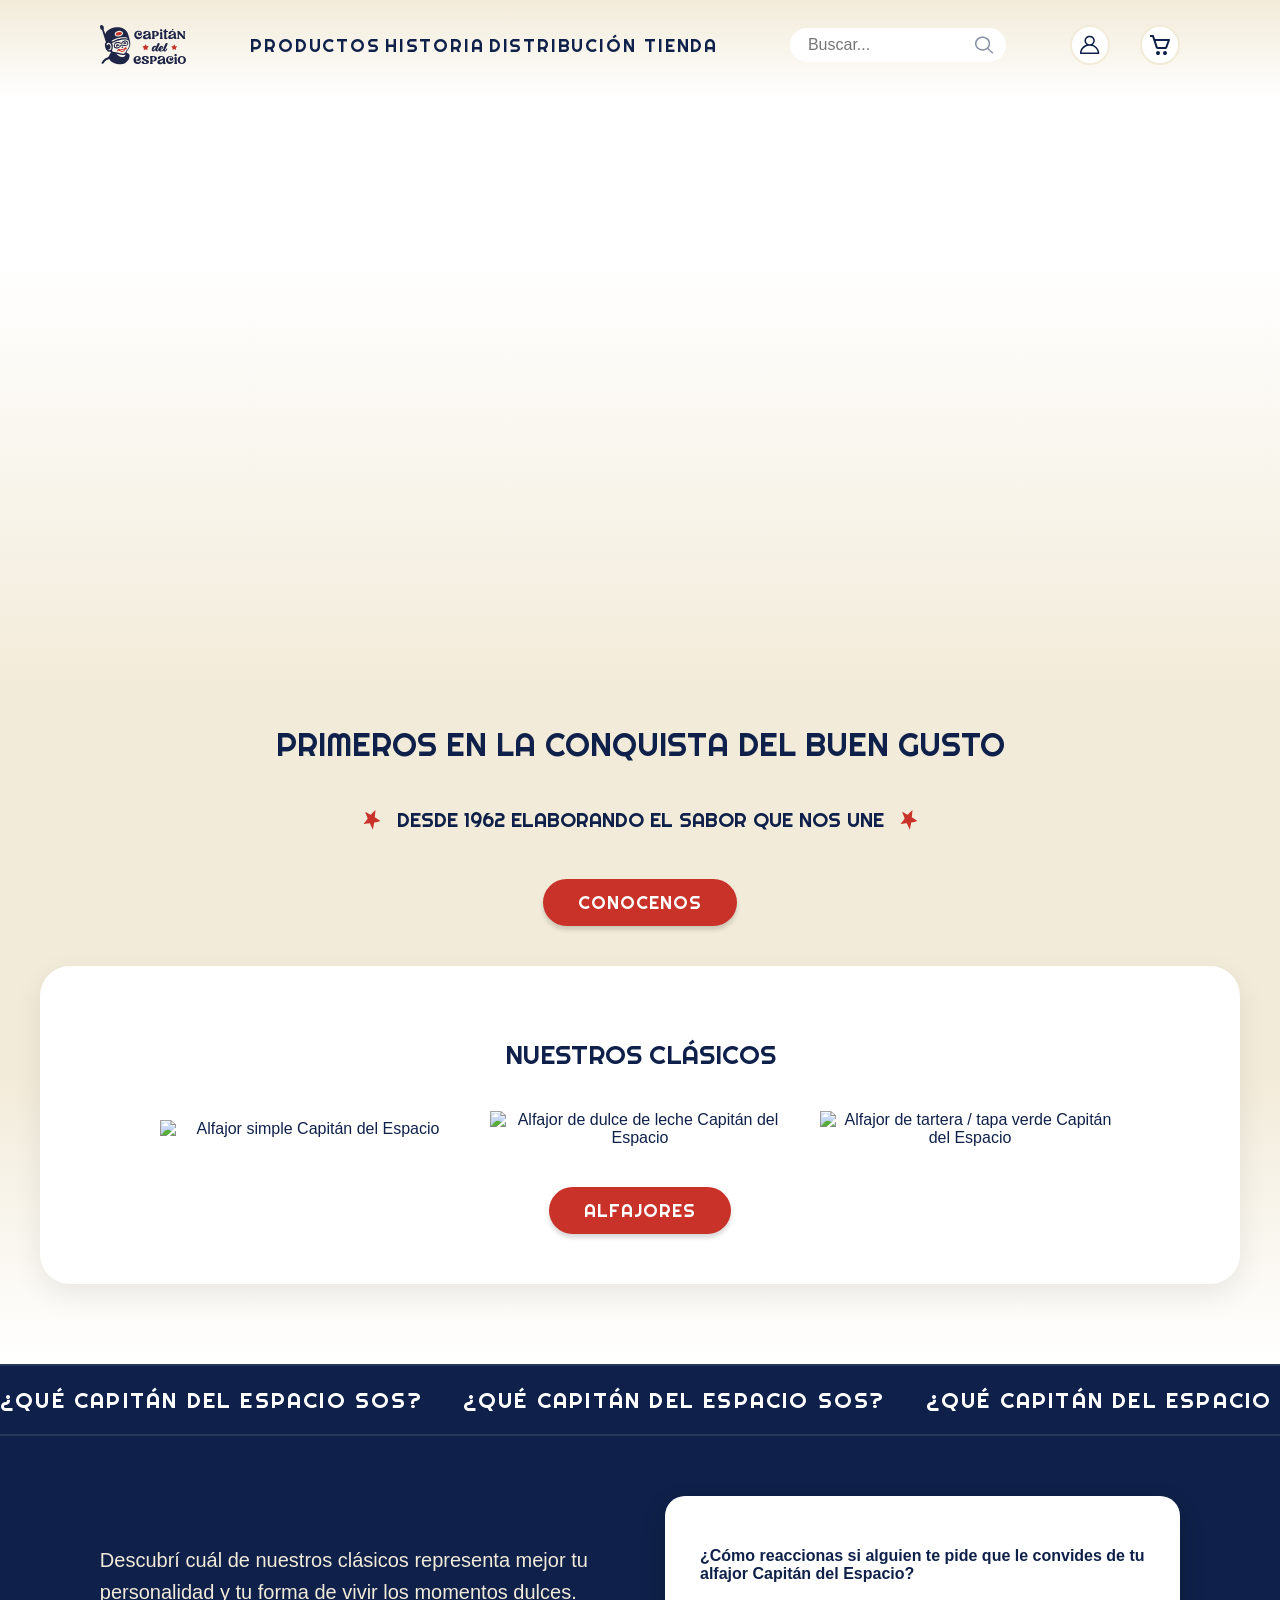
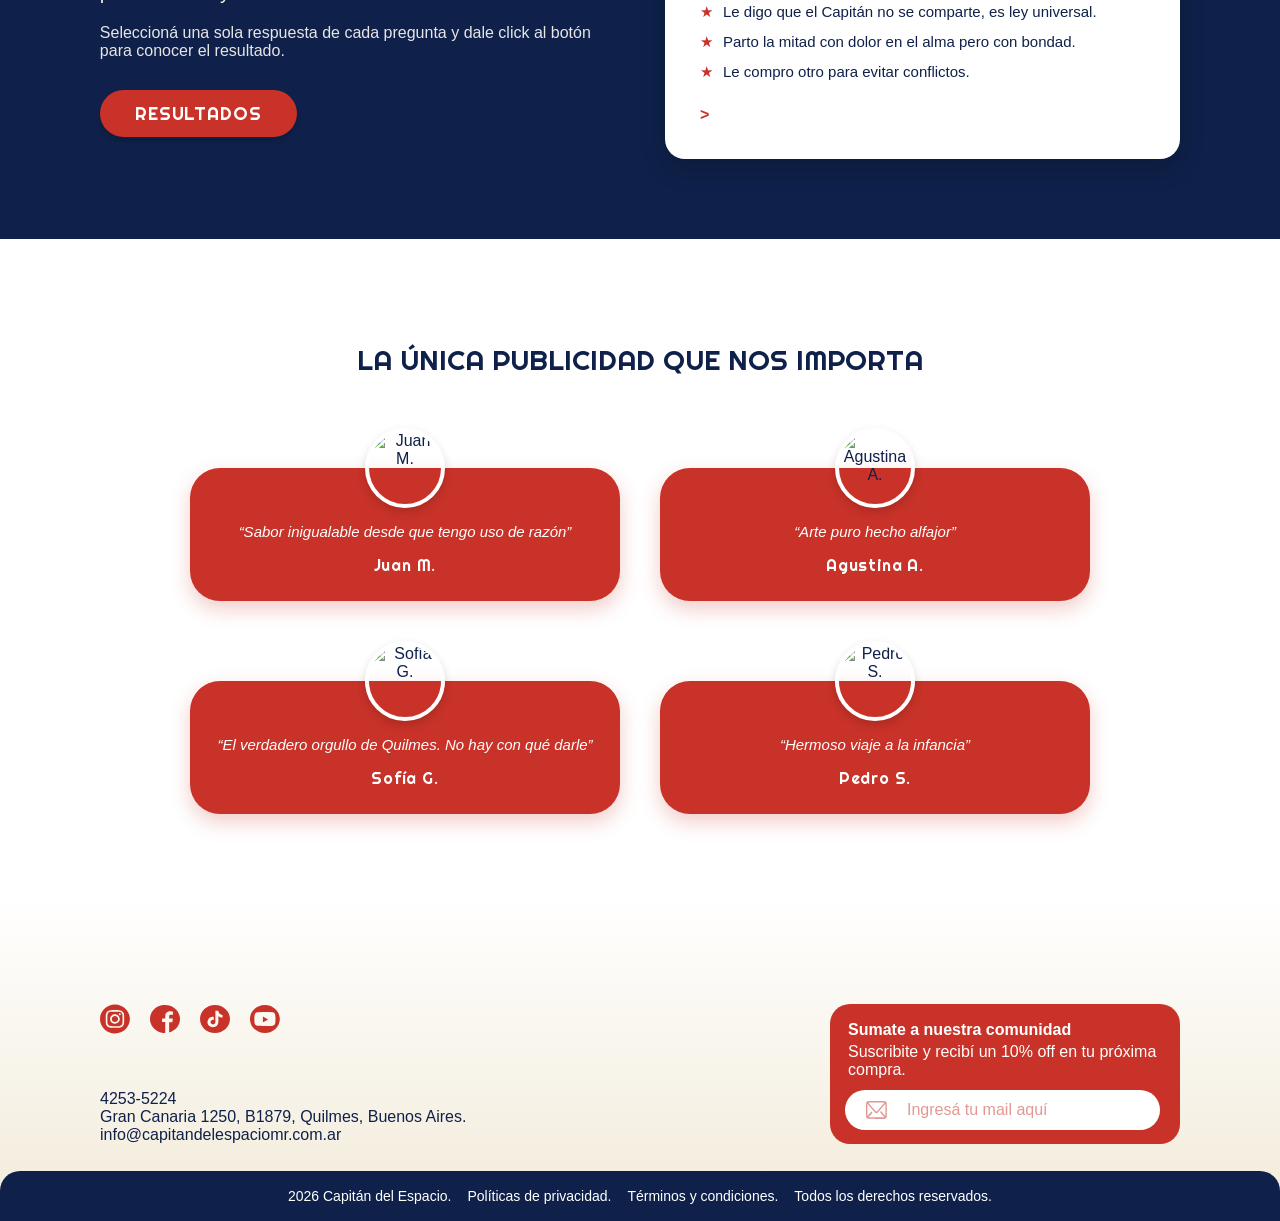
==== index.html @ e2df5148 "agrego index" ====
<!DOCTYPE html>
<html lang="es">
<head>
    <meta charset="UTF-8">
    <meta name="viewport" content="width=device-width, initial-scale=1.0">
    <title>Capitán del Espacio</title>
    <link rel="stylesheet" href="estilos.css"> <!-- Reemplazá con la ruta de tu CSS si es diferente -->
</head>
<body>

    <!-- HEADER (Ya provisto por tu compañera / integrado) -->
    <header class="encabezado">
        <div class="encabezado-interior">
            <a href="index.html" class="encabezado-logo">
                <img src="images/svg/logo-header.svg" alt="Capitán del Espacio">
            </a>
            <nav class="navegacion">
                <ul class="navegacion-lista">
                    <li><a href="#" class="navegacion-enlace navegacion-enlace-productos">Productos</a></li>
                    <li><a href="#" class="navegacion-enlace navegacion-enlace-historia">Historia</a></li>
                    <li><a href="#" class="navegacion-enlace navegacion-enlace-distribucion">Distribución</a></li>
                    <li><a href="#" class="navegacion-enlace navegacion-enlace-tienda">Tienda</a></li>
                </ul>
            </nav>
            <div class="buscador">
                <input type="search" class="buscador-campo" placeholder="Buscar...">
                <button class="buscador-boton" aria-label="Buscar"></button>
            </div>
            <div class="acciones">
                <button class="acciones-boton acciones-boton-registro" aria-label="Registrarse"></button>
                <button class="acciones-boton acciones-boton-carrito" aria-label="Carrito"></button>
            </div>
        </div>
    </header>

    <!-- MAIN (Diseño del Index basado en tus capturas) -->
    <main>
        <!-- SECCIÓN HERO / HISTORIA (Sin recuadro) -->
    <section class="hero-historia">
        <div class="hero-imagen-contenedor">
            <video src="images/index/capitannuevo.mp4" autoplay muted loop playsinline class="hero-imagen"></video>
        </div>
        <div class="hero-texto-libre">
            <h1>PRIMEROS EN LA CONQUISTA DEL BUEN GUSTO</h1>
            <div class="h2-decorativo">
                <img src="images/svg/estrella.svg" alt="" aria-hidden="true">
                <h2>DESDE 1962 ELABORANDO EL SABOR QUE NOS UNE</h2>
                <img src="images/svg/estrella.svg" alt="" aria-hidden="true">
            </div>
            <a href="#" class="btn-resultado">Conocenos</a>
        </div>
    </section>

    <!-- SECCIÓN NUESTROS CLÁSICOS (Con el recuadro contenedor) -->
    <section class="nuestros-clasicos">
        <div class="clasicos-contenido-tarjeta">
            <h2>NUESTROS CLÁSICOS</h2>
            <div class="alfajores-contenedor">
                <div class="alfajor-item">
                    <img src="images/alfajor-simple.png" alt="Alfajor simple Capitán del Espacio">
                </div>
                <div class="alfajor-item">
                    <img src="images/alfajor-de-dulce-de-leche.png" alt="Alfajor de dulce de leche Capitán del Espacio">
                </div>
                <div class="alfajor-item">
                    <img src="images/alfajor-de-tapa-verde.png" alt="Alfajor de tartera / tapa verde Capitán del Espacio">
                </div>
            </div>
            <button class="btn-resultado">Alfajores</button>
        </div>
    </section>

        <!-- SECCIÓN CUESTIONARIO / TIRA DE TEXTO -->
        <section class="cuestionario">
            <div class="tira-titulo">
                <div class="marquee">
                    <div class="fila">
                        <h2>¿QUÉ CAPITÁN DEL ESPACIO SOS?</h2>
                        <h2>¿QUÉ CAPITÁN DEL ESPACIO SOS?</h2>
                        <h2>¿QUÉ CAPITÁN DEL ESPACIO SOS?</h2>
                        <h2>¿QUÉ CAPITÁN DEL ESPACIO SOS?</h2>
                        <h2>¿QUÉ CAPITÁN DEL ESPACIO SOS?</h2>
                    </div>
                </div>
            </div>

            <div class="cuestionario-grid">
                <div class="introduccion">
                    <h4>Descubrí cuál de nuestros clásicos representa mejor tu personalidad y tu forma de vivir los momentos dulces.</h4>
                    <p>Seleccioná una sola respuesta de cada pregunta y dale click al botón para conocer el resultado.</p>
                    <button class="btn-resultado">Resultados</button>
                </div>

                <div class="cuestionario-card">
                    <p>¿Cómo reaccionas si alguien te pide que le convides de tu alfajor Capitán del Espacio?</p>
                    <ul>
                        <li><span class="estrella-viñeta">★</span> Le digo que el Capitán no se comparte, es ley universal.</li>
                        <li><span class="estrella-viñeta">★</span> Parto la mitad con dolor en el alma pero con bondad.</li>
                        <li><span class="estrella-viñeta">★</span> Le compro otro para evitar conflictos.</li>
                    </ul>
                    <a href="#" class="enlace-flecha"> &gt;</a>
                </div>
            </div>
        </section>

        <!-- SECCIÓN PUBLICIDAD / COMENTARIOS -->
        <section class="publicidad">
            <h2>LA ÚNICA PUBLICIDAD QUE NOS IMPORTA</h2>
            <div class="comentarios">
                <article class="comentario-item">
                    <img src="images/juan.png" alt="Juan M." class="comentario-avatar">
                    <div class="comentario-burbuja">
                        <p>“Sabor inigualable desde que tengo uso de razón”</p>
                        <span class="comentario-autor">Juan M.</span>
                    </div>
                </article>

                <article class="comentario-item">
                    <img src="images/agustina.png" alt="Agustina A." class="comentario-avatar">
                    <div class="comentario-burbuja">
                        <p>“Arte puro hecho alfajor”</p>
                        <span class="comentario-autor">Agustina A.</span>
                    </div>
                </article>

                <article class="comentario-item">
                    <img src="images/sofia.png" alt="Sofía G." class="comentario-avatar">
                    <div class="comentario-burbuja">
                        <p>“El verdadero orgullo de Quilmes. No hay con qué darle”</p>
                        <span class="comentario-autor">Sofía G.</span>
                    </div>
                </article>

                <article class="comentario-item">
                    <img src="images/pedro.png" alt="Pedro S." class="comentario-avatar">
                    <div class="comentario-burbuja">
                        <p>“Hermoso viaje a la infancia”</p>
                        <span class="comentario-autor">Pedro S.</span>
                    </div>
                </article>
            </div>
        </section>
    </main>

    <!-- FOOTER (Ya provisto por tu compañera / integrado) -->
    <footer class="footer">
        <div class="footer-contenido">
            <div class="footer-info">
                <ul class="footer-redes">
                    <li><a href="#" class="footer-redes-enlace footer-redes-instagram" aria-label="Instagram"></a></li>
                    <li><a href="#" class="footer-redes-enlace footer-redes-facebook" aria-label="Facebook"></a></li>
                    <li><a href="#" class="footer-redes-enlace footer-redes-tiktok" aria-label="TikTok"></a></li>
                    <li><a href="#" class="footer-redes-enlace footer-redes-youtube" aria-label="YouTube"></a></li>
                </ul>
                <address class="footer-contacto">
                    <p>4253-5224</p>
                    <p>Gran Canaria 1250, B1879, Quilmes, Buenos Aires.</p>
                    <p>info@capitandelespaciomr.com.ar </p>
                </address>
            </div>
            
            <div class="footer-suscripcion">
                <img src="images/svg/alfajor-footer.svg" alt="" class="footer-alfajor" aria-hidden="true">
                <div class="footer-comunidad">
                    <span class="footer-comunidad-titulo">Sumate a nuestra comunidad</span>
                    <span class="footer-comunidad-texto"> Suscribite y recibí un 10% off en tu próxima compra.</span>
                    <form class="footer-formulario">
                        <input type="email" class="footer-formulario-campo" placeholder="Ingresá tu mail aquí">
                    </form>
                </div>
            </div>
        </div>
        <div class="footer-legales">
            <span class="footer-legales-texto">2026 Capitán del Espacio.</span>
            <a href="#" class="footer-legales-enlace">Políticas de privacidad.</a>
            <a href="#" class="footer-legales-enlace">Términos y condiciones.</a>
            <a href="#" class="footer-legales-enlace">Todos los derechos reservados.</a>
        </div>
    </footer>

</body>
</html>
---- estilos.css ----
@charset "UTF-8";

/* FUENTES*/

@font-face {
  font-family: "Righteous";
  src: url("../fonts/Righteous-Regular.woff2") format("woff2"),
       url("../fonts/Righteous-Regular.ttf") format("truetype");
  font-weight: 400;
  font-display: swap;
}
@font-face {
  font-family: "Inter";
  src: url("tp4/fonts/Inter-Regular.woff2") format("woff2"),
       url("tp4/fonts/Inter-Regular.ttf") format("truetype");
  font-weight: 400;
  font-display: swap;
}
@font-face {
  font-family: "Inter";
  src: url("tp4/fonts/Inter-SemiBold.woff2") format("woff2"),
       url("tp4/fonts/Inter-SemiBold.ttf") format("truetype");
  font-weight: 600;
  font-display: swap;
}




/* GENERALES */

* {
  box-sizing: border-box;
}
/*el body sin margin ni padding y background blanco*/
body {
  margin: 0;
  padding-top: 0;
  background: #FFFFFF;
  color: #0F214A;
  font-family: "Inter", sans-serif;
  font-size: 16px;
}

/*tamaños de las tipos*/
h1 {
  font-family: "Righteous", sans-serif;
  font-weight: 400;
  font-size: 50px;
  line-height: 50px;
}

h2 {
  font-family: "Righteous", sans-serif;
  font-weight: 400;
  font-size: 24px;
  line-height: normal;
}

h3 {
  font-family: "Inter", sans-serif;
  font-weight: 600;
  font-size: 22px;
  line-height: normal;
}

h4 {
  font-family: "Inter", sans-serif;
  font-weight: 400;
  font-size: 20px;
  line-height: 32px;
}

p,
.buscador-campo {
  font-family: "Inter", sans-serif;
  font-weight: 400;
  font-size: 16px;
  line-height: normal;
}

.oculto-visual {
  position: absolute;
  width: 1px;
  height: 1px;
  overflow: hidden;
  clip-path: inset(50%);
  white-space: nowrap;
  border: 0;
}




/* ----- HEADER -----*/

.encabezado {
  position: fixed;
  top: 0;
  left: 0;
  width: 100%;
  z-index: 100;
  padding: 15px 7.8% 25px;
  background: linear-gradient(to bottom, #F2EBD9, rgba(242, 235, 217, 0));
}

.encabezado-interior {
  display: flex;
  justify-content: space-between;
  align-items: center;
  min-height: 60px;
  gap: 1.5%;
}

.encabezado-logo {
  display: block;
  flex: 0 1 8%;
  max-width: 129px;
  line-height: 0;
}

.encabezado-logo img {
  display: block;
  width: 100%;
  height: auto;
}

/* casilla y botón hamburguesa: solo para el mobile */
.encabezado-casilla {
  position: absolute;
  width: 1px;
  height: 1px;
  opacity: 0;
  pointer-events: none;
}

.encabezado-menu {
  display: none;
}

.panel {
  display: contents;
}

/* nav */

.navegacion {
  flex: 0 1 44%;
}

.navegacion-lista {
  display: flex;
  justify-content: space-between;
  /* gap: 3%; */
  margin: 0;
  padding: 0;
  list-style: none;
}

.navegacion-lista li {
  display: contents;
}

.navegacion-enlace {
  display: flex;
  align-items: center;
  justify-content: center;
  height: 50px;
  font-family: "Righteous", sans-serif;
  font-size: 18px;
  letter-spacing: 0.1em;
  text-transform: uppercase;
  text-decoration: none;
  color: #0F214A;
  background: none no-repeat center / 100% 100%;
  outline: none;
}

.navegacion-enlace:active,
.navegacion-enlace[aria-current="page"] {
  color: #C83228;
}

.navegacion-enlace-productos {
  flex: 0 1 152px;
    /*width: 152px;*/
}

/* hover nav azul */
.navegacion-enlace-productos:hover,
.navegacion-enlace-productos:focus-visible {
  background-image: url("images/svg/nav-productos.svg");
}

/* hover nav rojo */
.navegacion-enlace-productos:active,
.navegacion-enlace-productos[aria-current="page"] {
  background-image: url("images/svg/nav-productos-rojo.svg");
}

.navegacion-enlace-historia {
  flex: 0 1 129px;
}

/* hover azul */
.navegacion-enlace-historia:hover,
.navegacion-enlace-historia:focus-visible {
  background-image: url("images/svg/nav-historia.svg");
}

/* hover rojo */
.navegacion-enlace-historia:active,
.navegacion-enlace-historia[aria-current="page"] {
  background-image: url("images/svg/nav-historia-rojo.svg");
}

.navegacion-enlace-distribucion {
  flex: 0 1 176.5px;
}

/* hover azul */
.navegacion-enlace-distribucion:hover,
.navegacion-enlace-distribucion:focus-visible {
  background-image: url("images/svg/nav-distribucion.svg");
}

/* hover rojo */
.navegacion-enlace-distribucion:active,
.navegacion-enlace-distribucion[aria-current="page"] {
  background-image: url("images/svg/nav-distribucion-rojo.svg");
}

.navegacion-enlace-tienda {
  flex: 0 1 106.5px;
}

/* hover azul */
.navegacion-enlace-tienda:hover,
.navegacion-enlace-tienda:focus-visible {
  background-image: url("images/svg/nav-tienda.svg");
}

/* hover rojo */
.navegacion-enlace-tienda:active,
.navegacion-enlace-tienda[aria-current="page"] {
  background-image: url("images/svg/nav-tienda-rojo.svg");
}

/* buscador */
.buscador {
  position: relative;
  flex: 0 1 20%;
  min-width: 60px;
}

.buscador-campo {
  width: 100%;
  height: 34px;
  padding: 0 44px 0 18px;
  border: 0;
  border-radius: 999px;
  background: #FFFFFF;
  color: #0F214A;
  outline: none;
  appearance: none;
}

.buscador-campo::-webkit-search-cancel-button {
  display: none;
}

.buscador-campo:focus-visible {
  box-shadow: 0 0 0 3px #F2EBD9;
}

.buscador-boton {
  position: absolute;
  top: 0;
  right: 0;
  width: 44px;
  height: 34px;
  display: grid;
  place-items: center;
  padding: 0;
  border: 0;
  background: url("images/svg/lupa.svg") center / 19px 18px no-repeat;
  color: #0F214A;
  cursor: pointer;
}

/* botones registro / carrito */
.acciones {
  display: flex;
  justify-content: space-between;
  flex: 0 1 110px;
}
 
.acciones-boton {
  width: 40px;
  height: 40px;
  border: 2px solid #F2EBD9;
  border-radius: 50%;
  background-color: #FFFFFF;
  background-repeat: no-repeat;
  background-position: center;
  background-size: 20px 20px;
  transition: background-color 0.2s ease;
}
 
.acciones-boton:hover,
.acciones-boton:focus-visible {
  background-color: #0F214A;
}
 
.acciones-boton:focus-visible {
  outline: 2px solid #0F214A;
  outline-offset: 3px;
}
 
/* registro */
.acciones-boton-registro {
  background-image: url("images/svg/registro.svg");
}
 
/* hover registro */
.acciones-boton-registro:hover,
.acciones-boton-registro:focus-visible {
  background-image: url("images/svg/registro-hover.svg");
}
 
/* carrito */
.acciones-boton-carrito {
  background-image: url("images/svg/carrito.svg");
}
 
/* hover carrito */
.acciones-boton-carrito:hover,
.acciones-boton-carrito:focus-visible {
  background-image: url("images/svg/carrito-hover.svg");
}




/* ----- FOOTER -----*/

.footer {
  padding-top: 110px;
  background: linear-gradient(to top, #F2EBD9, rgba(242, 235, 217, 0));
}
 
.footer p {
  margin: 0;
}
 
.footer-contenido {
  display: flex;
  justify-content: space-between;
  gap: 2%;
  padding: 0 7.8125% 27px;
}
 
/* redes y contacto */
.footer-info {
  display: flex;
  flex-direction: column;
  justify-content: space-between;
}
 
.footer-redes {
  display: flex;
  gap: 20px;
  margin: 0;
  padding: 0;
  list-style: none;
}
 
.footer-redes-enlace {
  display: block;
  width: 30px;
  height: 30px;
  background: no-repeat center / 100% 100%;
}
 
.footer-redes-enlace:focus-visible {
  outline: 2px solid #0F214A;
  outline-offset: 3px;
}
 
/* instagram */
.footer-redes-instagram {
  background-image: url("images/svg/instagram.svg");
}
 
/* hover instagram */
.footer-redes-instagram:hover,
.footer-redes-instagram:focus-visible {
  background-image: url("images/svg/instagram-hover.svg");
}
 
/* facebook */
.footer-redes-facebook {
  background-image: url("images/svg/facebook.svg");
}
 
/* hover facebook */
.footer-redes-facebook:hover,
.footer-redes-facebook:focus-visible {
  background-image: url("images/svg/facebook-hover.svg");
}
 
/* tiktok */
.footer-redes-tiktok {
  background-image: url("images/svg/tiktok.svg");
}
 
/* hover tiktok */
.footer-redes-tiktok:hover,
.footer-redes-tiktok:focus-visible {
  background-image: url("images/svg/tiktok-hover.svg");
}
 
/* youtube */
.footer-redes-youtube {
  background-image: url("images/svg/youtube.svg");
}
 
/* hover youtube */
.footer-redes-youtube:hover,
.footer-redes-youtube:focus-visible {
  background-image: url("images/svg/youtube-hover.svg");
}
 
.footer-contacto {
  font-style: normal;
}
 
/* suscripción */
.footer-suscripcion {
  display: flex;
  justify-content: space-between;
  align-items: center;
  min-width: 300px;
}
 
.footer-alfajor {
  display: block;
  flex: 0 1 17%;
  min-width: 0;
  height: auto;
}
 
.footer-comunidad {
  display: flex;
  flex-direction: column;
  min-height: 124px;
  padding: 17px 20px 14px 15px;
  border-radius: 20px;
  background: #C83228;
  color: #FFFFFF;
}
 
.footer-comunidad-titulo {
  padding: 0 0 4px 3px;
  font-weight: 600;
  line-height: normal;
}
 
.footer-comunidad-texto {
  padding-left: 3px;
}
 
/* input de mail */
.footer-formulario {
  position: relative;
  height: 40px;
  margin-top: 11px;
  border-radius: 999px;
  background: #FFFFFF;
}
 
.footer-formulario::before {
  content: "";
  position: absolute;
  top: 11px;
  left: 21px;
  width: 21px;
  height: 18px;
  background: url("images/svg/mail-footer.svg") no-repeat center / contain;
  pointer-events: none;
}
 
.footer-formulario-campo {
  width: 100%;
  height: 100%;
  padding: 0 20px 0 62px;
  border: 0;
  border-radius: 999px;
  background: transparent;
  color: rgba(200, 50, 40, 0.5);
  font-family: "Inter", sans-serif;
  font-weight: 400;
  font-size: 16px;
  outline: none;
}
 
.footer-formulario-campo::placeholder {
  color: rgba(200, 50, 40, 0.5);
  opacity: 1;
}
 
/* legales */
.footer-legales {
  display: flex;
  justify-content: center;
  align-items: center;
  gap: 1.25%;
  height: 50px;
  border-radius: 20px 20px 0 0;
  background: #0F214A;
}
 
.footer-legales-texto,
.footer-legales-enlace {
  font-family: "Inter", sans-serif;
  font-weight: 400;
  font-size: 14px;
  line-height: normal;
  color: #FFFFFF;
  text-decoration: none;
}
 
/* hover legales */
.footer-legales-enlace:hover,
.footer-legales-enlace:focus-visible {
  text-decoration: underline;
  text-decoration-thickness: 1px;
  text-underline-offset: 4px;
  outline: none;
}


/* inicio de sesión pop-up */
.inicio-sesion {
  width: 68.5%;
  height: 88%;
  max-width: none;
  max-height: none;
  padding: 0;
  border: 0;
  border-radius: 20px;
  overflow: hidden;
  background: #F2EBD9;
  color: #0F214A;
}

.inicio-sesion[open] {
  display: grid;
  grid-template-columns: 50% 50%;
  grid-template-rows: 100%;
}

.inicio-sesion::backdrop {
  background: rgba(0, 0, 0, 0.4);
}

body:has(.inicio-sesion[open]) {
  overflow: hidden;
}

.inicio-sesion-imagen {
  display: block;
  width: 100%;
  height: 100%;
  border: 5px solid #F2EBD9;
  object-fit: cover;
}

.inicio-sesion-cerrar {
  position: absolute;
  top: 30px;
  right: 4.5455%;
  width: 30px;
  height: 30px;
  padding: 0;
  border: 0;
  background: url("images/svg/cerrar.svg") no-repeat center / 100% 100%;
  cursor: pointer;
}

.inicio-sesion-cerrar:focus-visible {
  outline: 2px solid #0F214A;
  outline-offset: 3px;
}

.inicio-sesion-contenido {
  display: flex;
  overflow-y: auto;
  padding: 30px 9%;
}

.inicio-sesion-formulario {
  width: 100%;
}

.inicio-sesion-titulo {
  margin: 0 0 24px;
  color: #C83228;
}

.inicio-sesion-google {
  position: relative;
  display: flex;
  align-items: center;
  justify-content: center;
  height: 60px;
  border-radius: 999px;
  background-color: #FFFFFF;
  box-shadow: 3px 4px 4px rgba(0, 0, 0, 0.25);
  color: #0F214A;
  text-decoration: none;
  transition: background-color 0.2s ease;
}

.inicio-sesion-google:hover,
.inicio-sesion-google:focus-visible {
  background-color: #E6E6E6;
}

.inicio-sesion-google:focus-visible {
  outline: 2px solid #0F214A;
  outline-offset: 3px;
}


.inicio-sesion-contenido {
  display: flex;
  overflow-y: auto;
  padding: 120px 7%;
}
 
.inicio-sesion-formulario {
  width: 100%;
  margin: auto 0; 
}
 
.inicio-sesion-superior {
  width: 95%;
  margin: 0 auto;
}
 
.inicio-sesion-titulo {
  margin: 0 0 24px;
  color: #C83228;
}
 
.inicio-sesion-google {
  position: relative;
  display: flex;
  align-items: center;
  justify-content: center;
  height: 60px;
  border-radius: 999px;
  background-color: #FFFFFF;
  box-shadow: 3px 4px 4px rgba(0, 0, 0, 0.25);
  color: #0F214A;
  text-decoration: none;
  transition: background-color 0.2s ease;
}
 
.inicio-sesion-google:hover,
.inicio-sesion-google:focus-visible {
  background-color: #E6E6E6;
}
 
.inicio-sesion-google:focus-visible {
  outline: 2px solid #0F214A;
  outline-offset: 3px;
}

.inicio-sesion-google-logo {
  position: absolute;
  top: 19px;
  left: 40px;
  width: 21.5px;
  height: 21.5px;
}

.inicio-sesion-google-texto {
  margin: 0;
}

.inicio-sesion-linea {
  height: 3px;
  margin: 50px 0;
  border: 0;
  border-radius: 3px;
  background: #C83228;
}

.inicio-sesion-titulo + .inicio-sesion-campos {
  margin-top: 30px;
}

.inicio-sesion-grupo + .inicio-sesion-grupo {
  margin-top: 30px;
}

.inicio-sesion-etiqueta {
  display: block;
  margin: 0 0 15px;
}

.inicio-sesion-entrada {
  display: block;
  width: 100%;
  height: 60px;
  padding: 0 20px 0 86px;
  border: 0;
  border-radius: 999px;
  background-color: #FFFFFF;
  background-repeat: no-repeat;
  box-shadow: 3px 4px 4px rgba(0, 0, 0, 0.25);
  color: #0F214A;
  font-family: "Inter", sans-serif;
  font-weight: 400;
  font-size: 20px;
  outline: none;
}

.inicio-sesion-entrada::placeholder {
  color: rgba(15, 33, 74, 0.5); 
  opacity: 1;
}

.inicio-sesion-entrada:focus {
  outline: 2px solid #C83228;
  outline-offset: 2px;
}

.inicio-sesion-entrada-email {
  background-image: url("images/svg/mail.svg");
  background-position: 26px center;
  background-size: 30px 19.5px;
}

.inicio-sesion-entrada-clave {
  background-image: url("images/svg/candado.svg");
  background-position: 40px center;
  background-size: 16.3px 22.4px;
}

.inicio-sesion-olvido {
  display: block;
  margin-top: 17px;
  text-align: right;
  font-family: "Inter", sans-serif;
  font-weight: 600;
  font-size: 20px;
  color: #0F214A;
  text-decoration: none;
}

.inicio-sesion-boton {
  display: flex;
  align-items: center;
  justify-content: center;
  height: 60px;
  margin-top: 50px;
  border-radius: 999px;
  background-color: #C83228;
  box-shadow: 3px 4px 4px rgba(0, 0, 0, 0.25);
  color: #FFFFFF;
  font-family: "Inter", sans-serif;
  font-weight: 600;
  font-size: 20px;
  text-decoration: none;
}

.inicio-sesion-boton:active {
  background-color: #A02820;
}

.inicio-sesion-boton:focus-visible {
  outline: 2px solid #0F214A;
  outline-offset: 3px;
}

/* crear cuenta */
.inicio-sesion-cuenta {
  margin: 10px 0 0;
  text-align: center;
  color: #C83228;
}

.inicio-sesion-crear {
  font-family: "Inter", sans-serif;
  font-weight: 600;
  font-size: 20px;
  color: #C83228;
  text-decoration: none;
}

.inicio-sesion-crear:hover,
.inicio-sesion-crear:focus-visible {
  text-decoration: underline;
  text-decoration-thickness: 2px;
  text-underline-offset: 4px;
  outline: none;
}




/* ----- TIENDA -----*/

.hero-tienda {
  display: grid;
  width: 100%;
  margin-top: 120px;
}
.hero-tienda-imagen {
  grid-area: 1 / 1;
  display: block;
  width: 100%;
  height: auto;
}
 
.hero-tienda-textos {
  grid-area: 1 / 1;
  display: flex;
  flex-direction: column;
  justify-content: center;
  align-items: center;
  gap: 28px;
  padding: 0 8%;
  text-align: center;
}
 
.hero-tienda-titulo {
  margin: 0;
  letter-spacing: 0.15em;
  text-transform: uppercase;
  color: #F2EBD9;
}
 
.hero-tienda-destacado {
  font-weight: 400;
  color: #C83228;
}
 
.hero-tienda-subtitulo {
  display: flex;
  justify-content: center;
  align-items: center;
  gap: 15px;
  margin: 0;
  letter-spacing: 0.25em;
  text-transform: uppercase;
  color: #F2EBD9;
}
 
/* estrellas */
.hero-tienda-subtitulo::before,
.hero-tienda-subtitulo::after {
  content: "";
  flex-shrink: 0;
  width: 26px;
  height: 26px;
  background: url("images/svg/estrella.svg") no-repeat center / contain;
}
 
/* merch */

.merch {
  margin-top: 75px; 
  padding: 0 8%;
}

.merch-ruta {
  margin: 0 0 30px;
}

.merch-titulo {
  margin: 0 0 60px;
  color: #C83228;
}

.merch-productos {
  display: grid;
  grid-template-columns: repeat(4, 1fr);
  gap: 60px 3.7%;
}

/* ficha de producto */
.merch-producto {
  display: flex;
  flex-direction: column;
}

/* imagen: la segunda foto queda encima, invisible, y aparece en el hover */
.merch-producto-imagen {
  display: grid;
  margin-bottom: 30px;
  border-radius: 20px;
  overflow: hidden;
  box-shadow: 0 4px 8px rgba(0, 0, 0, 0.25);
}

.merch-producto-foto,
.merch-producto-foto-hover {
  grid-area: 1 / 1;
  display: block;
  width: 100%;
  height: auto;
}

.merch-producto-foto-hover {
  opacity: 0;
  transition: opacity 0.2s ease;
}

.merch-producto-imagen:hover .merch-producto-foto-hover,
.merch-producto-imagen:focus-visible .merch-producto-foto-hover {
  opacity: 1;
}

.merch-producto-imagen:focus-visible {
  outline: 2px solid #0F214A;
  outline-offset: 3px;
}

/* textos */
.merch-producto-nombre {
  margin: 0 0 17px;
}

.merch-producto-precio {
  margin: 0 0 17px;
}

.merch-producto-transferencia {
  max-width: 80%;
  margin: 0 0 30px;
  font-size: 20px;
  line-height: 24px;
}

.merch-producto-descuento {
  font-weight: 400;
  color: #C83228;
}

/* botón comprar */
.merch-producto-boton {
  display: inline-flex;
  align-items: center;
  justify-content: center;
  align-self: flex-start;
  height: 42px;
  padding: 0 33px;
  border-radius: 999px;
  background-color: #C83228;
  box-shadow: 3px 4px 4px rgba(0, 0, 0, 0.25);
  color: #FFFFFF;
  font-family: "Inter", sans-serif;
  font-weight: 600;
  font-size: 20px;
  text-decoration: none;
}

.merch-producto-boton:active {
  background-color: #A02820;
}

.merch-producto-boton:focus-visible {
  outline: 2px solid #0F214A;
  outline-offset: 3px;
}

/* botones*/
.section-botones {
  display: grid;
  grid-template-columns: repeat(2, 1fr);
  gap: 3.7%;
  padding: 150px 8%;
  background: linear-gradient(to bottom, #FFFFFF, #F2EBD9, #FFFFFF);
}
 
.section-botones-boton {
  display: grid;
  border-radius: 20px;
  overflow: hidden;
  text-decoration: none;
}
 
.section-botones-boton:focus-visible {
  outline: 2px solid #0F214A;
  outline-offset: 3px;
}
 
.section-botones-imagen {
  grid-area: 1 / 1;
  display: block;
  width: 100%;
  height: auto;
  transition: transform 0.3s ease;
}
 
.section-botones-titulo {
  grid-area: 1 / 1;
  position: relative;
  align-self: center;
  justify-self: center;
  margin: 0;
  letter-spacing: 0.1em;
  text-align: center;
  text-transform: uppercase;
  color: #F2EBD9;
  transition: letter-spacing 0.3s ease;
}
 
/* hover */
.section-botones-boton:hover .section-botones-imagen,
.section-botones-boton:focus-visible .section-botones-imagen {
  transform: scale(1.1);
}
 
.section-botones-boton:hover .section-botones-titulo,
.section-botones-boton:focus-visible .section-botones-titulo {
  letter-spacing: 0.15em;
}

/* preguntas frecuentes */

.preguntas-frecuentes {
  padding: 0 8%;
}
 
.preguntas-frecuentes-titulo {
  margin: 0 0 60px;
  color: #C83228;
  text-transform: uppercase;
}
 
.preguntas-frecuentes-contenido {
  display: grid;
  grid-template-columns: 62% 1fr;
}
 
.preguntas-frecuentes-lista {
  display: flex;
  flex-direction: column;
  gap: 30px;
}
 
.preguntas-frecuentes-ilustracion {
  justify-self: end;
  align-self: start;
  width: 78%;
  height: auto;
}
 
/* tarjeta */
.preguntas-frecuentes-item {
  border-radius: 45px;
  background: #F2EBD9;
}
 
.preguntas-frecuentes-pregunta {
  display: flex;
  align-items: center;
  justify-content: space-between;
  gap: 20px;
  min-height: 87px;
  padding: 0 30px;
  border-radius: 45px;
  list-style: none;
  cursor: pointer;
}
 
.preguntas-frecuentes-pregunta::-webkit-details-marker {
  display: none;
}
 
.preguntas-frecuentes-pregunta:focus-visible {
  outline: 2px solid #0F214A;
  outline-offset: 3px;
}
 
.preguntas-frecuentes-pregunta-texto {
  margin: 0;
}
 
/* flecha */
.preguntas-frecuentes-pregunta::after {
  content: "";
  flex-shrink: 0;
  width: 30px;
  height: 15px;
  background: url("images/svg/flecha-acordeon.svg") no-repeat center / contain;
  transition: transform 0.2s ease;
}
 
.preguntas-frecuentes-item[open] .preguntas-frecuentes-pregunta::after {
  transform: rotate(180deg);
}
 
/* respuesta */
.preguntas-frecuentes-respuesta {
  margin: 0;
  padding: 0 60px 30px 30px;
}





/* ------ PRODUCTO MUG ------ */

.producto-mug {
  position: relative;
  padding: 75px 8% 75px;
  margin-top: 60px;
}
 
.producto-mug-ilustracion {
  position: absolute;
  top: 150px;
  right: 0;
  width: 25%;
  height:  850px;
  object-fit: cover;
  object-position: left top;
}
 
.producto-mug-contenido {
  position: relative;
}
 
.producto-mug-ruta {
  margin: 0 0 30px;
}
 
.producto-mug-articulos {
  display: grid;
  grid-template-columns: 48.7% 1fr;
  column-gap: 6.6%;
  align-items: start;
}
 
/* article carrusel-mug */
.carrusel-mug {
  position: relative;
  aspect-ratio: 1 / 1; 
  border-radius: 20px;
  overflow: hidden;
}
 
.carrusel-mug-pista {
  display: flex;
  height: 100%;
  overflow-x: auto;
  scroll-snap-type: x mandatory;
  scrollbar-width: none;
}
 
.carrusel-mug-pista::-webkit-scrollbar {
  display: none;
}
 
.carrusel-mug-video,
.carrusel-mug-imagen {
  flex: 0 0 100%;
  width: 100%;
  height: 100%;
  object-fit: cover;
  scroll-snap-align: start;
}
 
.carrusel-mug-video {
  cursor: pointer;
}
 
/* flechas */
.carrusel-mug-flechas {
  position: absolute;
  top: 0;
  right: 0;
  bottom: 0;
  left: 0;
  display: flex;
  justify-content: space-between;
  align-items: center;
  padding: 0 3.5%;
  pointer-events: none;
}
 
.carrusel-mug-flecha {
  width: 50px;
  height: 50px;
  padding: 0;
  border: 0;
  background: url("images/svg/flecha-carrusel-mug.svg") no-repeat center / 100% 100%;
  cursor: pointer;
  pointer-events: auto;
}
 
.carrusel-mug-flecha:hover,
.carrusel-mug-flecha:focus-visible {
  background-image: url("images/svg/flecha-carrusel-mug-hover.svg");
}
 
.carrusel-mug-flecha:focus-visible {
  outline: 2px solid #FFFFFF;
  outline-offset: 3px;
}
 
.carrusel-mug-flecha-anterior {
  transform: rotate(180deg);
}
 
/* article precio-mug */
.precio-mug-titulo {
  margin: 0 0 8px;
  color: #C83228;
}
 
.precio-mug-subtitulo {
  margin: 0 0 30px;
}
 
.precio-mug-precio {
  margin: 0 0 12px;
}
 
.precio-mug-transferencia {
  margin: 0 0 12px;
  font-size: 20px;
  line-height: 24px;
}
 
.precio-mug-destacado {
  font-weight: 400;
  color: #C83228;
}
 
/* unidades + botón comprar */
.precio-mug-acciones {
  display: flex;
  align-items: center;
  gap: 35px;
  margin-top: 43px;
  margin-bottom: 30px;
}
 
.precio-mug-unidades {
  display: flex;
  justify-content: space-between;
  align-items: center;
  width: 200px;
  height: 59px;
  padding: 0 10px;
  border-radius: 999px;
  background: #F4D6D4;
}
 
.precio-mug-menos,
.precio-mug-mas {
  width: 39px;
  height: 39px;
  padding: 0;
  border: 0;
  background: no-repeat center / 100% 100%;
  cursor: pointer;
}
 
.precio-mug-menos {
  background-image: url("images/svg/menos.svg");
}
 
.precio-mug-menos:hover,
.precio-mug-menos:focus-visible {
  background-image: url("images/svg/menos-hover.svg");
}
 
.precio-mug-mas {
  background-image: url("images/svg/mas.svg");
}
 
.precio-mug-mas:hover,
.precio-mug-mas:focus-visible {
  background-image: url("images/svg/mas-hover.svg");
}
 
.precio-mug-menos:focus-visible,
.precio-mug-mas:focus-visible {
  outline: 2px solid #0F214A;
  outline-offset: 3px;
}
 
.precio-mug-cantidad {
  font-family: "Inter", sans-serif;
  font-weight: 600;
  font-size: 20px;
  color: #0F214A;
}
 
/* botón comprar */
.precio-mug-boton {
  display: inline-flex;
  align-items: center;
  justify-content: center;
  height: 42px;
  padding: 0 33px;
  border-radius: 999px;
  background-color: #C83228;
  box-shadow: 3px 4px 4px rgba(0, 0, 0, 0.25);
  color: #FFFFFF;
  font-family: "Inter", sans-serif;
  font-weight: 600;
  font-size: 20px;
  text-decoration: none;
}
 
.precio-mug-boton:active {
  background-color: #A02820;
}
 
.precio-mug-boton:focus-visible {
  outline: 2px solid #0F214A;
  outline-offset: 3px;
}
 
.precio-mug-nota {
  max-width: 57%;
  margin: 0 0 40px;
  color: #C83228;
}
 
.precio-mug-estrella {
  display: block;
  margin-bottom: 40px;
}
 
.precio-mug-descripcion-titulo {
  margin: 0 0 5px;
}
 
.precio-mug-descripcion {
  margin: 0;
  font-size: 20px;
  line-height: 32px;
}

/* section también */
.tambien {
  padding: 0 8% 100px;
}

.tambien-titulo {
  margin: 0 0 50px;
  color: #C83228;
}

.tambien-productos {
  display: flex;
  justify-content: space-between;
}

/*  ficha de producto */
.tambien-producto {
  display: flex;
  flex-direction: column;
  width: 16.9753%;
}

/* imagen con hover */
.tambien-producto-imagen {
  display: grid;
  margin-bottom: 26px;
  border-radius: 20px;
  overflow: hidden;
  box-shadow: 0 4px 8px rgba(0, 0, 0, 0.25);
}

.tambien-producto-foto,
.tambien-producto-foto-hover {
  grid-area: 1 / 1;
  display: block;
  width: 100%;
  height: auto;
  aspect-ratio: 1 / 1;
  object-fit: cover;
}

.tambien-producto-foto-hover {
  opacity: 0;
  transition: opacity 0.2s ease;
}

.tambien-producto-imagen:hover .tambien-producto-foto-hover,
.tambien-producto-imagen:focus-visible .tambien-producto-foto-hover {
  opacity: 1;
}

.tambien-producto-imagen:focus-visible {
  outline: 2px solid #0F214A;
  outline-offset: 3px;
}

/* textos */
.tambien-producto-nombre {
  margin: 0 0 17px;
}

.tambien-producto-precio {
  margin: 0 0 17px;
}

.tambien-producto-transferencia {
  width: calc(100% + 15px);
  margin: 0 0 26px;
  font-size: 20px;
  line-height: 24px;
}

.tambien-producto-descuento {
  font-weight: 400;
  color: #C83228;
}

/* botón comprar */
.tambien-producto-boton {
  display: inline-flex;
  align-items: center;
  justify-content: center;
  align-self: flex-start;
  width: 150px;
  height: 45px;
  border-radius: 999px;
  background-color: #C83228;
  box-shadow: 3px 4px 4px rgba(0, 0, 0, 0.25);
  color: #FFFFFF;
  font-family: "Inter", sans-serif;
  font-weight: 600;
  font-size: 20px;
  text-decoration: none;
  margin-top: auto;
}

.tambien-producto-boton:active {
  background-color: #A02820;
}

.tambien-producto-boton:focus-visible {
  outline: 2px solid #0F214A;
  outline-offset: 3px;
}





/* dejar esto al final de todo */
/*quedo muy feo pero para arrancar va bien*/
/* MOBILE*/
@media (max-width: 500px) {

  /*----- FUENTES -----*/
  h1 {
    font-size: 20px;
    line-height: 18px;
  }

  h2 {
    font-size: 16px;
  }

  h3 {
    font-size: 16px;
  }

  h4 {
    font-size: 15px;
    line-height: 24px;
  }

  p,
  .buscador-campo {
    font-size: 14px;
  }

  /*----- HEADER -----*/
  body {
    padding-top: 85px;
  }

  .encabezado {
    padding: 15px 5% 25px;
  }

  .encabezado-interior {
    display: grid;
    grid-template-columns: 40px 1fr auto;
    column-gap: 12px;
  }

  .encabezado-logo {
    justify-self: center;
  }

  .encabezado-logo img {
    width: 97px;
    height: auto;
  }

  /* botón hamburguesa */
  .encabezado-menu {
    position: relative;
    display: block;
    width: 40px;
    height: 40px;
    border-radius: 50%;
    background:
      linear-gradient(#0F214A, #0F214A) center / 22px 2px no-repeat,
      #FFFFFF;
    cursor: pointer;
    transition: background-size 0.2s ease;
  }

  .encabezado-menu::before,
  .encabezado-menu::after {
    content: "";
    position: absolute;
    left: 9px;
    width: 22px;
    height: 2px;
    border-radius: 2px;
    background: #0F214A;
    transition: top 0.2s ease, transform 0.2s ease;
  }

  .encabezado-menu::before {
    top: 12px;
  }

  .encabezado-menu::after {
    top: 26px;
  }

  .encabezado-casilla:checked + .encabezado-menu {
    background-size: 0 2px, auto;
  }

  .encabezado-casilla:checked + .encabezado-menu::before {
    top: 19px;
    transform: rotate(45deg);
  }

  .encabezado-casilla:checked + .encabezado-menu::after {
    top: 19px;
    transform: rotate(-45deg);
  }

  .encabezado-casilla:focus-visible + .encabezado-menu {
    outline: 2px solid #0F214A;
    outline-offset: 3px;
  }

  /* panel desplegable con nav + buscador */
  .panel {
    display: none;
    position: absolute;
    top: 100%;
    left: 0;
    right: 0;
    padding: 10px 5% 20px;
    background: #F2EBD9;
  }

  .encabezado-casilla:checked ~ .panel {
    display: block;
  }

  .encabezado:has(.encabezado-casilla:checked) {
    background: #F2EBD9;
  }

  .navegacion-lista {
    flex-direction: column;
    gap: 0;
  }

  .navegacion-enlace {
    justify-content: flex-start;
    width: auto;
    height: auto;
    padding: 14px 0;
    font-size: 16px;
  }

  .navegacion-enlace:hover,
  .navegacion-enlace:focus-visible,
  .navegacion-enlace:active,
  .navegacion-enlace[aria-current="page"] {
    background-image: none;
  }

  .buscador {
    width: 100%;
    margin-top: 12px;
  }

  .buscador-campo {
    height: 40px;
  }

  .buscador-boton {
    height: 40px;
  }

  /* inicio sesion */

  .inicio-sesion {
    width: 92%;
  }
 
  .inicio-sesion[open] {
    grid-template-columns: 100%;
  }
 
  .inicio-sesion-imagen {
    display: none;
  }
 
  .inicio-sesion-cerrar {
    top: 20px;
    right: 6%;
  }
 
  .inicio-sesion-contenido {
    padding: 40px 6% 30px;
  }
 
  .inicio-sesion-superior,
  .inicio-sesion-boton {
    width: 100%;
  }
 
  .inicio-sesion-google,
  .inicio-sesion-entrada,
  .inicio-sesion-boton {
    height: 50px;
  }
 
  .inicio-sesion-google-logo {
    top: 14px;
    left: 20px;
  }
 
  .inicio-sesion-entrada {
    padding-left: 70px;
    font-size: 14px;
  }
 
  .inicio-sesion-entrada-email {
    background-position: 16px center;
  }
 
  .inicio-sesion-entrada-clave {
    background-position: 24px center;
  }
 
  .inicio-sesion-olvido {
    font-size: 14px;
  }
 
  .inicio-sesion-boton {
    font-size: 16px;
  }
 
  .inicio-sesion-crear {
    font-size: 15px;
  }

  .inicio-sesion-linea {
    margin: 40px 0;
  }
 

  /*----- TIENDA: HERO -----*/
  .hero-tienda-imagen {
    height: 320px;
    object-fit: cover;
  }

  .hero-tienda-textos {
    gap: 20px;
    padding: 40px 5%;
  }

  .hero-tienda-subtitulo {
    gap: 8px;
    letter-spacing: 0.15em;
  }

  .hero-tienda-subtitulo::before,
  .hero-tienda-subtitulo::after {
    width: 18px;
    height: 18px;
  }

  /*----- TIENDA: MERCH -----*/
  .merch {
    padding: 0 5%;
  }

  .merch-productos {
    grid-template-columns: 1fr;
    gap: 40px;
  }

  .merch-producto-transferencia {
    max-width: 100%;
  }

  /*----- TIENDA: SECTION BOTONES -----*/
  .section-botones {
    grid-template-columns: 1fr;
    gap: 20px;
    padding: 75px 5%;
  }

  /*----- TIENDA: PREGUNTAS FRECUENTES -----*/
  .preguntas-frecuentes {
    padding: 0 5%;
  }

  .preguntas-frecuentes-contenido {
    grid-template-columns: 1fr;
    gap: 30px;
  }

  .preguntas-frecuentes-item,
  .preguntas-frecuentes-pregunta {
    border-radius: 35px;
  }

  .preguntas-frecuentes-pregunta {
    min-height: 70px;
    padding: 15px 20px;
  }

  .preguntas-frecuentes-respuesta {
    padding: 0 20px 24px;
  }

  .preguntas-frecuentes-ilustracion {
    justify-self: center;
    width: 70%;
  }

  /*----- FICHA PRODUCTO MUG -----*/
  .producto-mug {
    padding: 40px 5% 0;
  }

  .producto-mug-ilustracion {
    display: none;
  }

  .producto-mug-articulos {
    grid-template-columns: 1fr;
    gap: 40px;
  }

  .precio-mug-acciones {
    flex-wrap: wrap;
    gap: 20px 25px;
  }

  .precio-mug-nota {
    max-width: 100%;
  }

    .merch-producto-transferencia {
    max-width: 100%;
    font-size: 14px;
    line-height: 20px;
  }

  .merch-producto-boton {
    height: 40px;
    padding: 0 28px;
    font-size: 16px;
  }

    .precio-mug-transferencia {
    font-size: 14px;
    line-height: 20px;
  }

  .precio-mug-cantidad {
    font-size: 16px;
  }

  .precio-mug-boton {
    height: 40px;
    padding: 0 28px;
    font-size: 16px;
  }

  .precio-mug-descripcion {
    font-size: 14px;
    line-height: 24px;
  }

  /* también */
  .tambien {
    margin-top: 75px;
    padding: 0 5% 75px;
  }

  .tambien-productos {
    flex-direction: column;
    gap: 40px;
  }

  .tambien-producto {
    width: 100%;
  }

  .tambien-producto-transferencia {
    width: 100%;
    font-size: 14px;
    line-height: 20px;
  }

  .tambien-producto-boton {
    width: 130px;
    height: 40px;
    font-size: 16px;
  }

  /*----- FOOTER -----*/
  .footer {
    padding-top: 60px;
  }

  .footer-contenido {
    flex-direction: column;
    gap: 30px;
    padding: 0 5% 27px;
  }

  .footer-info {
    gap: 30px;
    justify-content: flex-start;
  }

  .footer-suscripcion {
    flex: none;
    width: 100%;
    min-width: 0;
  }

  .footer-alfajor {
    display: none;
  }

  .footer-comunidad {
    flex: 1 1 100%;
  }

  .footer-legales {
    flex-wrap: wrap;
    height: auto;
    gap: 8px 16px;
    padding: 14px 5%;
    text-align: center;
  }

}

@media (prefers-reduced-motion: reduce) {
  * {
    transition: none !important;
  }
}

/* -----INDEX----- */

.btn-resultado {
  display: inline-flex;
  align-items: center;
  justify-content: center;
  padding: 12px 35px;
  border: 0;
  border-radius: 999px;
  background-color: #C83228;
  color: #FFFFFF;
  font-family: "Righteous", sans-serif;
  font-size: 18px;
  letter-spacing: 0.05em;
  text-transform: uppercase;
  cursor: pointer;
  box-shadow: 0 4px 4px rgba(0, 0, 0, 0.15);
  transition: background-color 0.2s ease;
  text-decoration: none;
}

.btn-resultado:hover,
.btn-resultado:focus-visible {
  background-color: #A02820;
}

/* El hero con respiro arriba y degradé fluido */
.hero-historia {
  padding: 40px 0 20px 0;
  margin-top: 90px; /* Ajustá este valor (ej: 80px a 110px) según la altura del header de tu compañera */
  background: linear-gradient(to bottom, #FFFFFF 0%, #FFFFFF 20%, #F2EBD9 70%);
  text-align: center;
  color: #0F214A;
  width: 100%;
}

/* Contenedor y video estirados al 100% de la pantalla sin márgenes laterales */
.hero-imagen-contenedor {
  width: 100vw;
  position: relative;
  left: 50%;
  right: 50%;
  margin-left: -50vw;
  margin-right: -50vw;
  margin-top: 0;
  margin-bottom: 40px;
  padding: 0;
}

.hero-imagen {
  width: 100%;
  height: auto;
  max-height: 550px;
  object-fit: cover;
  display: block;
}

.hero-texto-libre {
  max-width: 1200px;
  margin: 0 auto;
  padding: 0 20px;
}

/* Forzamos tipografía Righteous en los títulos superiores */
.hero-texto-libre h1 {
  font-family: "Righteous", sans-serif !important;
  font-weight: 400 !important;
  font-size: 32px;
  color: #0F214A;
  margin-bottom: 20px;
}

.hero-texto-libre h2 {
  font-family: "Righteous", sans-serif !important;
  font-weight: 400 !important;
  font-size: 20px;
  color: #0F214A;
}

.h2-decorativo {
  display: flex;
  align-items: center;
  justify-content: center;
  gap: 15px;
  margin-bottom: 30px;
}

.h2-decorativo img {
  width: 20px;
  height: 20px;
}

/* Sección de nuestros clásicos que cierra el degradé llegando al blanco puro antes de la tira azul */
.nuestros-clasicos {
  padding: 20px 20px 80px 20px;
  background: linear-gradient(to bottom, #F2EBD9 30%, #FFFFFF 100%);
  text-align: center;
  width: 100%;
}

.clasicos-contenido-tarjeta {
  background: #FFFFFF;
  color: #0F214A;
  padding: 50px 30px;
  border-radius: 30px;
  box-shadow: 0 10px 30px rgba(0, 0, 0, 0.08);
  max-width: 1200px;
  margin: 0 auto;
}

.clasicos-contenido-tarjeta h2 {
  font-family: "Righteous", sans-serif !important;
  font-weight: 400 !important;
  font-size: 26px;
  margin-bottom: 40px;
  color: #0F214A;
}

.alfajores-contenedor {
  display: flex;
  justify-content: center;
  align-items: center;
  gap: 30px;
  margin-bottom: 40px;
  flex-wrap: wrap;
}

.alfajor-item {
  flex: 1 1 250px;
  max-width: 300px;
}

.alfajor-item img {
  width: 100%;
  height: auto;
  display: block;
  transition: transform 0.3s ease;
}

.alfajor-item img:hover {
  transform: translateY(-8px);
}

.cuestionario {
  background: #0F214A;
  color: #FFFFFF;
  padding-bottom: 80px;
}

.tira-titulo {
  background: #0F214A;
  overflow: hidden;
  padding: 20px 0;
  border-top: 2px solid rgba(255,255,255,0.1);
  border-bottom: 2px solid rgba(255,255,255,0.1);
  white-space: nowrap;
}

.marquee {
  display: inline-block;
  animation: desplazamiento 20s linear infinite;
}

.fila {
  display: inline-flex;
  gap: 40px;
}

.fila h2 {
  color: #FFFFFF;
  font-size: 22px;
  margin: 0;
  letter-spacing: 0.1em;
}

@keyframes desplazamiento {
  0% { transform: translateX(0); }
  100% { transform: translateX(-50%); }
}

.cuestionario-grid {
  display: grid;
  grid-template-columns: 1fr 1fr;
  gap: 50px;
  align-items: center;
  padding: 60px 7.8% 0;
}

.introduccion h4 {
  color: #F2EBD9;
  margin-bottom: 15px;
}

.introduccion p {
  color: #E6E6E6;
  margin-bottom: 30px;
}

.cuestionario-card {
  background: #FFFFFF;
  color: #0F214A;
  padding: 35px;
  border-radius: 20px;
  box-shadow: 0 10px 25px rgba(0,0,0,0.2);
}

.cuestionario-card p {
  font-weight: 600;
  margin-bottom: 20px;
}

.cuestionario-card ul {
  list-style: none;
  padding: 0;
  margin: 0 0 25px 0;
}

.cuestionario-card li {
  margin-bottom: 12px;
  font-size: 15px;
  display: flex;
  gap: 10px;
}

.estrella-viñeta {
  color: #C83228;
}

.enlace-flecha {
  color: #C83228;
  font-weight: 600;
  text-decoration: none;
  display: inline-block;
}
.enlace-flecha:hover {
  text-decoration: underline;
}

.publicidad {
  padding: 80px 7.8%;
  background: #FFFFFF;
  text-align: center;
}

.publicidad > h2 {
  font-family: "Righteous", sans-serif;
  font-weight: 400;
  color: #0F214A;
  margin-bottom: 50px;
  font-size: 28px;
}

.comentarios {
  display: grid;
  grid-template-columns: repeat(2, 1fr);
  gap: 40px;
  max-width: 900px;
  margin: 0 auto;
}

.comentario-item {
  display: flex;
  flex-direction: column;
  align-items: center;
  position: relative;
  margin-top: 40px;
}

.comentario-avatar {
  width: 80px;
  height: 80px;
  border-radius: 50%;
  object-fit: cover;
  position: absolute;
  top: -40px;
  border: 4px solid #FFFFFF;
  box-shadow: 0 4px 10px rgba(0,0,0,0.15);
  z-index: 2;
}

.comentario-burbuja {
  background: #C83228;
  color: #FFFFFF;
  padding: 55px 25px 25px 25px;
  border-radius: 30px;
  width: 100%;
  box-shadow: 0 8px 20px rgba(200, 50, 40, 0.25);
  display: flex;
  flex-direction: column;
  gap: 10px;
}

.comentario-burbuja p {
  font-style: italic;
  margin: 0;
  font-size: 15px;
}

.comentario-autor {
  font-family: "Righteous", sans-serif;
  font-size: 16px;
  letter-spacing: 0.05em;
  margin-top: 5px;
}
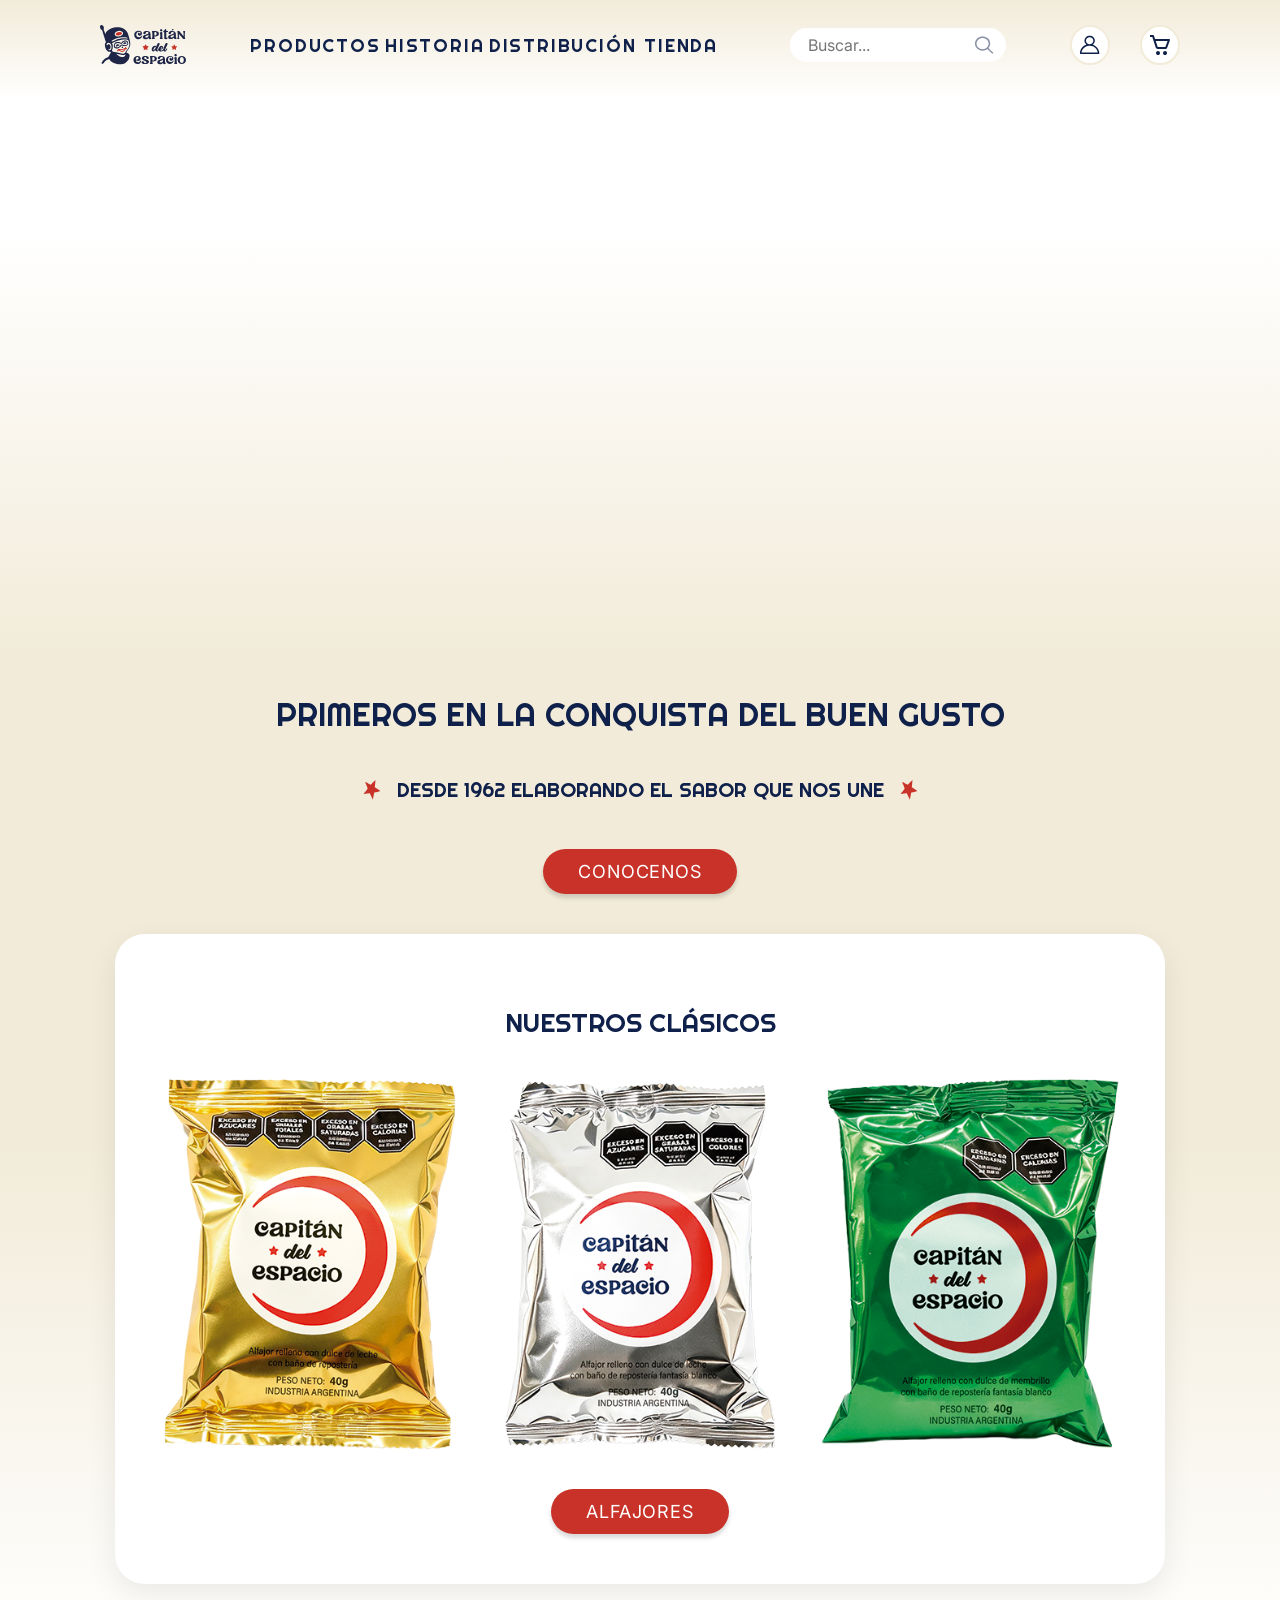
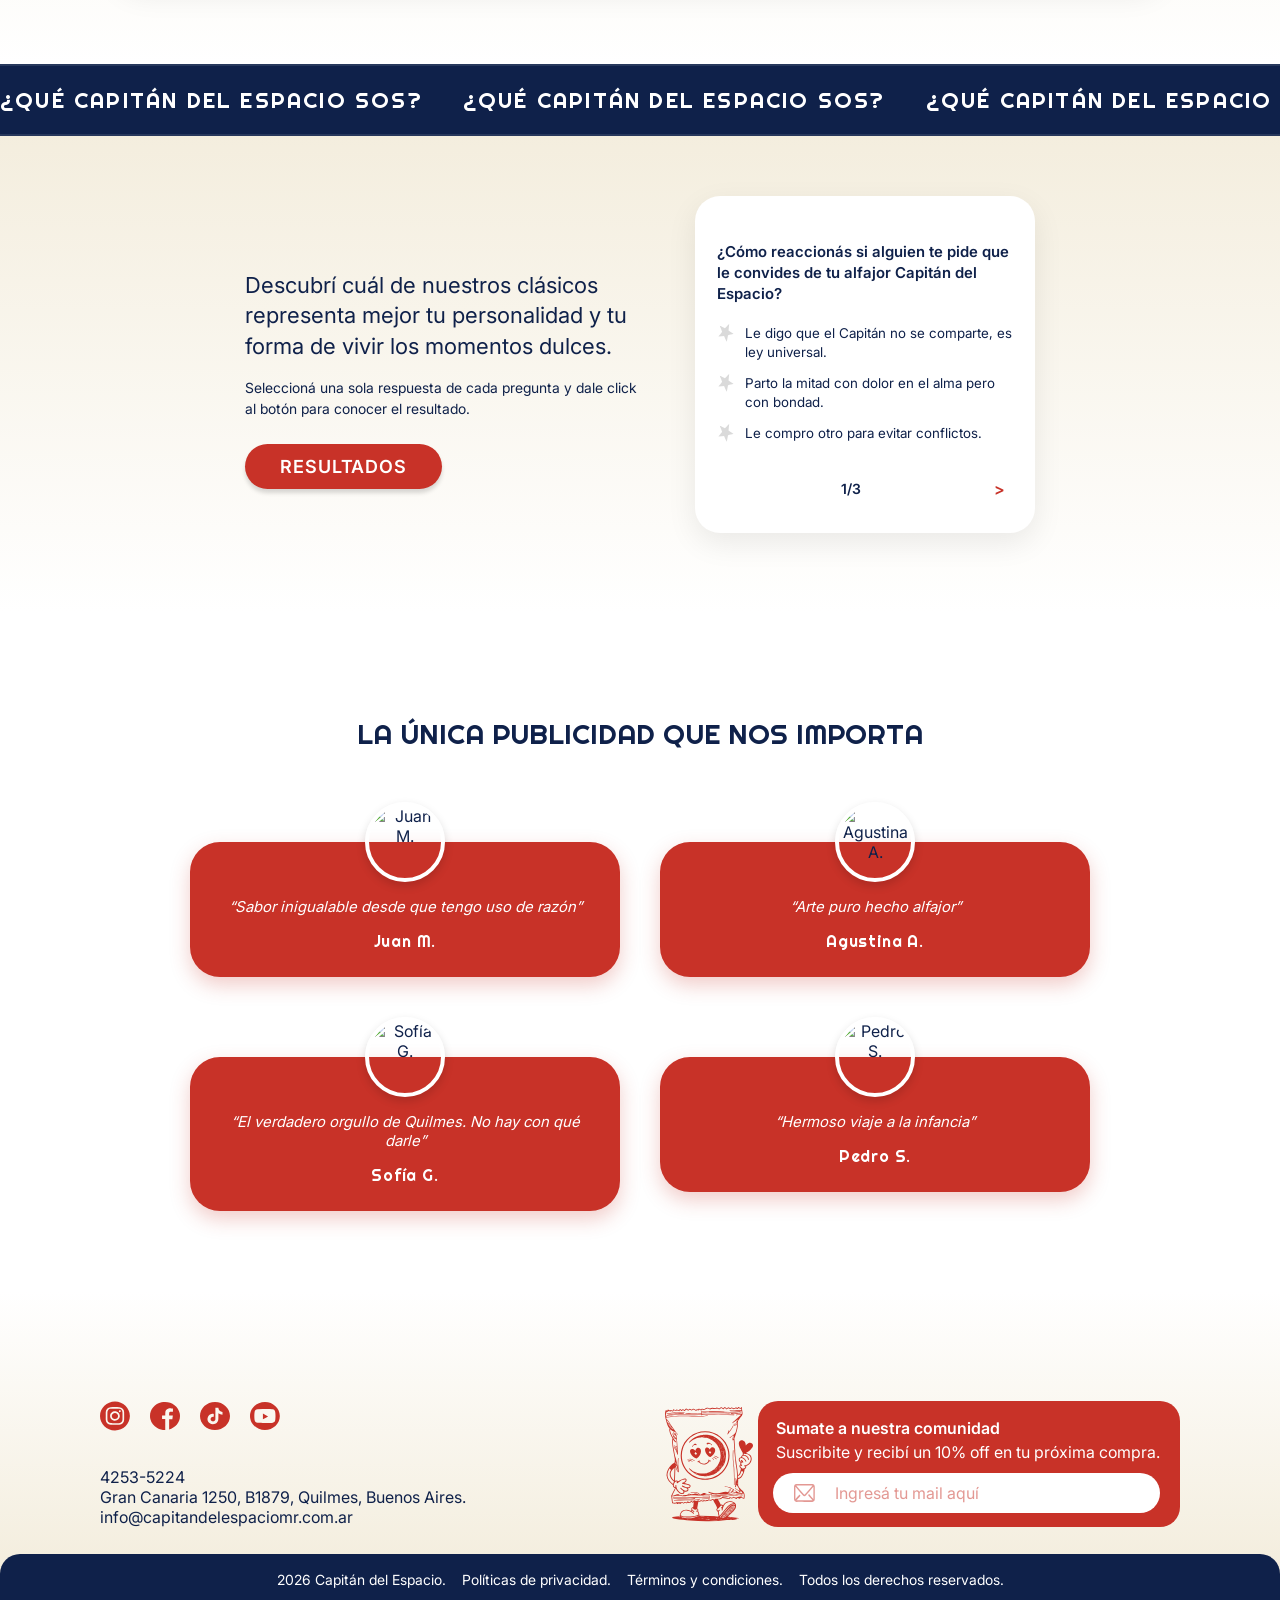
==== commit 56048c5b: "modificaciones en index" ====
--- a/index.html
+++ b/index.html
@@ -4,11 +4,11 @@
     <meta charset="UTF-8">
     <meta name="viewport" content="width=device-width, initial-scale=1.0">
     <title>Capitán del Espacio</title>
-    <link rel="stylesheet" href="estilos.css"> <!-- Reemplazá con la ruta de tu CSS si es diferente -->
+    <link rel="stylesheet" href="estilos.css"> 
 </head>
 <body>
 
-    <!-- HEADER (Ya provisto por tu compañera / integrado) -->
+    <!-- HEADER -->
     <header class="encabezado">
         <div class="encabezado-interior">
             <a href="index.html" class="encabezado-logo">
@@ -16,10 +16,10 @@
             </a>
             <nav class="navegacion">
                 <ul class="navegacion-lista">
-                    <li><a href="#" class="navegacion-enlace navegacion-enlace-productos">Productos</a></li>
-                    <li><a href="#" class="navegacion-enlace navegacion-enlace-historia">Historia</a></li>
-                    <li><a href="#" class="navegacion-enlace navegacion-enlace-distribucion">Distribución</a></li>
-                    <li><a href="#" class="navegacion-enlace navegacion-enlace-tienda">Tienda</a></li>
+                    <li><a href="productos.html" class="navegacion-enlace navegacion-enlace-productos">Productos</a></li>
+                    <li><a href="historia.html" class="navegacion-enlace navegacion-enlace-historia">Historia</a></li>
+                    <li><a href="distribucion.html" class="navegacion-enlace navegacion-enlace-distribucion">Distribución</a></li>
+                    <li><a href="tienda.html" class="navegacion-enlace navegacion-enlace-tienda">Tienda</a></li>
                 </ul>
             </nav>
             <div class="buscador">
@@ -35,7 +35,7 @@
 
     <!-- MAIN (Diseño del Index basado en tus capturas) -->
     <main>
-        <!-- SECCIÓN HERO / HISTORIA (Sin recuadro) -->
+        <!-- SECCIÓN HERO / HISTORIA -->
     <section class="hero-historia">
         <div class="hero-imagen-contenedor">
             <video src="images/index/capitannuevo.mp4" autoplay muted loop playsinline class="hero-imagen"></video>
@@ -47,61 +47,84 @@
                 <h2>DESDE 1962 ELABORANDO EL SABOR QUE NOS UNE</h2>
                 <img src="images/svg/estrella.svg" alt="" aria-hidden="true">
             </div>
-            <a href="#" class="btn-resultado">Conocenos</a>
+            <a href="historia.html" class="btn-resultado">Conocenos</a>
         </div>
     </section>
 
-    <!-- SECCIÓN NUESTROS CLÁSICOS (Con el recuadro contenedor) -->
+    <!-- SECCIÓN NUESTROS CLÁSICOS -->
     <section class="nuestros-clasicos">
         <div class="clasicos-contenido-tarjeta">
             <h2>NUESTROS CLÁSICOS</h2>
             <div class="alfajores-contenedor">
                 <div class="alfajor-item">
-                    <img src="images/alfajor-simple.png" alt="Alfajor simple Capitán del Espacio">
+                    <img src="images/productos/sabores_alfajor_negro.png" alt="Alfajor simple Capitán del Espacio">
                 </div>
                 <div class="alfajor-item">
-                    <img src="images/alfajor-de-dulce-de-leche.png" alt="Alfajor de dulce de leche Capitán del Espacio">
+                    <img src="images/productos/saboresalfajorblanco.png" alt="Alfajor de dulce de leche Capitán del Espacio">
                 </div>
                 <div class="alfajor-item">
-                    <img src="images/alfajor-de-tapa-verde.png" alt="Alfajor de tartera / tapa verde Capitán del Espacio">
-                </div>
-            </div>
-            <button class="btn-resultado">Alfajores</button>
+                    <img src="images/productos/sabores_alfajor_fruta.png" alt="Alfajor de tartera / tapa verde Capitán del Espacio">
+                </div>
+            </div>
+            <a href="productos.html" class="btn-resultado">Alfajores</a>
         </div>
     </section>
 
-        <!-- SECCIÓN CUESTIONARIO / TIRA DE TEXTO -->
-        <section class="cuestionario">
-            <div class="tira-titulo">
-                <div class="marquee">
-                    <div class="fila">
-                        <h2>¿QUÉ CAPITÁN DEL ESPACIO SOS?</h2>
-                        <h2>¿QUÉ CAPITÁN DEL ESPACIO SOS?</h2>
-                        <h2>¿QUÉ CAPITÁN DEL ESPACIO SOS?</h2>
-                        <h2>¿QUÉ CAPITÁN DEL ESPACIO SOS?</h2>
-                        <h2>¿QUÉ CAPITÁN DEL ESPACIO SOS?</h2>
-                    </div>
-                </div>
-            </div>
-
-            <div class="cuestionario-grid">
-                <div class="introduccion">
-                    <h4>Descubrí cuál de nuestros clásicos representa mejor tu personalidad y tu forma de vivir los momentos dulces.</h4>
-                    <p>Seleccioná una sola respuesta de cada pregunta y dale click al botón para conocer el resultado.</p>
-                    <button class="btn-resultado">Resultados</button>
-                </div>
-
-                <div class="cuestionario-card">
-                    <p>¿Cómo reaccionas si alguien te pide que le convides de tu alfajor Capitán del Espacio?</p>
-                    <ul>
-                        <li><span class="estrella-viñeta">★</span> Le digo que el Capitán no se comparte, es ley universal.</li>
-                        <li><span class="estrella-viñeta">★</span> Parto la mitad con dolor en el alma pero con bondad.</li>
-                        <li><span class="estrella-viñeta">★</span> Le compro otro para evitar conflictos.</li>
+       <!-- SECCIÓN CUESTIONARIO -->
+    <section class="cuestionario">
+        <div class="tira-titulo">
+            <div class="marquee">
+                <div class="fila">
+                    <h2>¿QUÉ CAPITÁN DEL ESPACIO SOS?</h2>
+                    <h2>¿QUÉ CAPITÁN DEL ESPACIO SOS?</h2>
+                    <h2>¿QUÉ CAPITÁN DEL ESPACIO SOS?</h2>
+                    <h2>¿QUÉ CAPITÁN DEL ESPACIO SOS?</h2>
+                    <h2>¿QUÉ CAPITÁN DEL ESPACIO SOS?</h2>
+                </div>
+            </div>
+        </div>
+
+        <div class="cuestionario-grid">
+            <div class="introduccion">
+                <h4>Descubrí cuál de nuestros clásicos representa mejor tu personalidad y tu forma de vivir los momentos dulces.</h4>
+                <p>Seleccioná una sola respuesta de cada pregunta y dale click al botón para conocer el resultado.</p>
+                <a href="#" class="btn-resultado">Resultados</a>
+            </div>
+
+            <div class="cuestionario-card">
+                <form class="quiz-form">
+                    <p class="pregunta-texto">¿Cómo reaccionás si alguien te pide que le convides de tu alfajor Capitán del Espacio?</p>
+                    <ul class="quiz-opciones">
+                        <li>
+                            <label class="opcion-label">
+                                <input type="radio" name="pregunta1" value="1" class="radio-oculto">
+                                <img src="images/svg/estrella.svg" alt="" class="estrella-svg-personalizada" aria-hidden="true">
+                                <span>Le digo que el Capitán no se comparte, es ley universal.</span>
+                            </label>
+                        </li>
+                        <li>
+                            <label class="opcion-label">
+                                <input type="radio" name="pregunta1" value="2" class="radio-oculto">
+                                <img src="images/svg/estrella.svg" alt="" class="estrella-svg-personalizada" aria-hidden="true">
+                                <span>Parto la mitad con dolor en el alma pero con bondad.</span>
+                            </label>
+                        </li>
+                        <li>
+                            <label class="opcion-label">
+                                <input type="radio" name="pregunta1" value="3" class="radio-oculto">
+                                <img src="images/svg/estrella.svg" alt="" class="estrella-svg-personalizada" aria-hidden="true">
+                                <span>Le compro otro para evitar conflictos.</span>
+                            </label>
+                        </li>
                     </ul>
-                    <a href="#" class="enlace-flecha"> &gt;</a>
-                </div>
-            </div>
-        </section>
+                    <div class="quiz-footer">
+                        <span class="quiz-paginacion">1/3</span>
+                        <a href="#" class="enlace-flecha">&gt;</a>
+                    </div>
+                </form>
+            </div>
+        </div>
+    </section>
 
         <!-- SECCIÓN PUBLICIDAD / COMENTARIOS -->
         <section class="publicidad">
@@ -142,7 +165,7 @@
         </section>
     </main>
 
-    <!-- FOOTER (Ya provisto por tu compañera / integrado) -->
+    <!-- FOOTER -->
     <footer class="footer">
         <div class="footer-contenido">
             <div class="footer-info">
@@ -160,7 +183,7 @@
             </div>
             
             <div class="footer-suscripcion">
-                <img src="images/svg/alfajor-footer.svg" alt="" class="footer-alfajor" aria-hidden="true">
+                <img src="images/svg/ilus-alfajor-footer.svg" alt="" class="footer-alfajor" aria-hidden="true">
                 <div class="footer-comunidad">
                     <span class="footer-comunidad-titulo">Sumate a nuestra comunidad</span>
                     <span class="footer-comunidad-texto"> Suscribite y recibí un 10% off en tu próxima compra.</span>
--- a/estilos.css
+++ b/estilos.css
@@ -4,22 +4,21 @@
 
 @font-face {
   font-family: "Righteous";
-  src: url("../fonts/Righteous-Regular.woff2") format("woff2"),
-       url("../fonts/Righteous-Regular.ttf") format("truetype");
+  src: url("fonts/Righteous-Regular.ttf") format("truetype");
   font-weight: 400;
   font-display: swap;
 }
+
 @font-face {
   font-family: "Inter";
-  src: url("tp4/fonts/Inter-Regular.woff2") format("woff2"),
-       url("tp4/fonts/Inter-Regular.ttf") format("truetype");
+  src: url("fonts/Inter_Regular.ttf") format("truetype");
   font-weight: 400;
   font-display: swap;
 }
+
 @font-face {
   font-family: "Inter";
-  src: url("tp4/fonts/Inter-SemiBold.woff2") format("woff2"),
-       url("tp4/fonts/Inter-SemiBold.ttf") format("truetype");
+  src: url("fonts/Inter_SemiBold.ttf") format("truetype");
   font-weight: 600;
   font-display: swap;
 }
@@ -32,6 +31,7 @@
 * {
   box-sizing: border-box;
 }
+
 /*el body sin margin ni padding y background blanco*/
 body {
   margin: 0;
@@ -183,7 +183,7 @@
 
 .navegacion-enlace-productos {
   flex: 0 1 152px;
-    /*width: 152px;*/
+  /*width: 152px;*/
 }
 
 /* hover nav azul */
@@ -294,7 +294,7 @@
   justify-content: space-between;
   flex: 0 1 110px;
 }
- 
+
 .acciones-boton {
   width: 40px;
   height: 40px;
@@ -306,33 +306,33 @@
   background-size: 20px 20px;
   transition: background-color 0.2s ease;
 }
- 
+
 .acciones-boton:hover,
 .acciones-boton:focus-visible {
   background-color: #0F214A;
 }
- 
+
 .acciones-boton:focus-visible {
   outline: 2px solid #0F214A;
   outline-offset: 3px;
 }
- 
+
 /* registro */
 .acciones-boton-registro {
   background-image: url("images/svg/registro.svg");
 }
- 
+
 /* hover registro */
 .acciones-boton-registro:hover,
 .acciones-boton-registro:focus-visible {
   background-image: url("images/svg/registro-hover.svg");
 }
- 
+
 /* carrito */
 .acciones-boton-carrito {
   background-image: url("images/svg/carrito.svg");
 }
- 
+
 /* hover carrito */
 .acciones-boton-carrito:hover,
 .acciones-boton-carrito:focus-visible {
@@ -348,25 +348,25 @@
   padding-top: 110px;
   background: linear-gradient(to top, #F2EBD9, rgba(242, 235, 217, 0));
 }
- 
+
 .footer p {
   margin: 0;
 }
- 
+
 .footer-contenido {
   display: flex;
   justify-content: space-between;
   gap: 2%;
   padding: 0 7.8125% 27px;
 }
- 
+
 /* redes y contacto */
 .footer-info {
   display: flex;
   flex-direction: column;
   justify-content: space-between;
 }
- 
+
 .footer-redes {
   display: flex;
   gap: 20px;
@@ -374,67 +374,67 @@
   padding: 0;
   list-style: none;
 }
- 
+
 .footer-redes-enlace {
   display: block;
   width: 30px;
   height: 30px;
   background: no-repeat center / 100% 100%;
 }
- 
+
 .footer-redes-enlace:focus-visible {
   outline: 2px solid #0F214A;
   outline-offset: 3px;
 }
- 
+
 /* instagram */
 .footer-redes-instagram {
   background-image: url("images/svg/instagram.svg");
 }
- 
+
 /* hover instagram */
 .footer-redes-instagram:hover,
 .footer-redes-instagram:focus-visible {
   background-image: url("images/svg/instagram-hover.svg");
 }
- 
+
 /* facebook */
 .footer-redes-facebook {
   background-image: url("images/svg/facebook.svg");
 }
- 
+
 /* hover facebook */
 .footer-redes-facebook:hover,
 .footer-redes-facebook:focus-visible {
   background-image: url("images/svg/facebook-hover.svg");
 }
- 
+
 /* tiktok */
 .footer-redes-tiktok {
   background-image: url("images/svg/tiktok.svg");
 }
- 
+
 /* hover tiktok */
 .footer-redes-tiktok:hover,
 .footer-redes-tiktok:focus-visible {
   background-image: url("images/svg/tiktok-hover.svg");
 }
- 
+
 /* youtube */
 .footer-redes-youtube {
   background-image: url("images/svg/youtube.svg");
 }
- 
+
 /* hover youtube */
 .footer-redes-youtube:hover,
 .footer-redes-youtube:focus-visible {
   background-image: url("images/svg/youtube-hover.svg");
 }
- 
+
 .footer-contacto {
   font-style: normal;
 }
- 
+
 /* suscripción */
 .footer-suscripcion {
   display: flex;
@@ -442,14 +442,14 @@
   align-items: center;
   min-width: 300px;
 }
- 
+
 .footer-alfajor {
   display: block;
   flex: 0 1 17%;
   min-width: 0;
   height: auto;
 }
- 
+
 .footer-comunidad {
   display: flex;
   flex-direction: column;
@@ -459,17 +459,17 @@
   background: #C83228;
   color: #FFFFFF;
 }
- 
+
 .footer-comunidad-titulo {
   padding: 0 0 4px 3px;
   font-weight: 600;
   line-height: normal;
 }
- 
+
 .footer-comunidad-texto {
   padding-left: 3px;
 }
- 
+
 /* input de mail */
 .footer-formulario {
   position: relative;
@@ -478,7 +478,7 @@
   border-radius: 999px;
   background: #FFFFFF;
 }
- 
+
 .footer-formulario::before {
   content: "";
   position: absolute;
@@ -489,7 +489,7 @@
   background: url("images/svg/mail-footer.svg") no-repeat center / contain;
   pointer-events: none;
 }
- 
+
 .footer-formulario-campo {
   width: 100%;
   height: 100%;
@@ -503,12 +503,12 @@
   font-size: 16px;
   outline: none;
 }
- 
+
 .footer-formulario-campo::placeholder {
   color: rgba(200, 50, 40, 0.5);
   opacity: 1;
 }
- 
+
 /* legales */
 .footer-legales {
   display: flex;
@@ -519,7 +519,7 @@
   border-radius: 20px 20px 0 0;
   background: #0F214A;
 }
- 
+
 .footer-legales-texto,
 .footer-legales-enlace {
   font-family: "Inter", sans-serif;
@@ -529,7 +529,7 @@
   color: #FFFFFF;
   text-decoration: none;
 }
- 
+
 /* hover legales */
 .footer-legales-enlace:hover,
 .footer-legales-enlace:focus-visible {
@@ -638,22 +638,22 @@
   overflow-y: auto;
   padding: 120px 7%;
 }
- 
+
 .inicio-sesion-formulario {
   width: 100%;
-  margin: auto 0; 
-}
- 
+  margin: auto 0;
+}
+
 .inicio-sesion-superior {
   width: 95%;
   margin: 0 auto;
 }
- 
+
 .inicio-sesion-titulo {
   margin: 0 0 24px;
   color: #C83228;
 }
- 
+
 .inicio-sesion-google {
   position: relative;
   display: flex;
@@ -667,12 +667,12 @@
   text-decoration: none;
   transition: background-color 0.2s ease;
 }
- 
+
 .inicio-sesion-google:hover,
 .inicio-sesion-google:focus-visible {
   background-color: #E6E6E6;
 }
- 
+
 .inicio-sesion-google:focus-visible {
   outline: 2px solid #0F214A;
   outline-offset: 3px;
@@ -698,11 +698,11 @@
   background: #C83228;
 }
 
-.inicio-sesion-titulo + .inicio-sesion-campos {
+.inicio-sesion-titulo+.inicio-sesion-campos {
   margin-top: 30px;
 }
 
-.inicio-sesion-grupo + .inicio-sesion-grupo {
+.inicio-sesion-grupo+.inicio-sesion-grupo {
   margin-top: 30px;
 }
 
@@ -729,7 +729,7 @@
 }
 
 .inicio-sesion-entrada::placeholder {
-  color: rgba(15, 33, 74, 0.5); 
+  color: rgba(15, 33, 74, 0.5);
   opacity: 1;
 }
 
@@ -819,13 +819,14 @@
   width: 100%;
   margin-top: 120px;
 }
+
 .hero-tienda-imagen {
   grid-area: 1 / 1;
   display: block;
   width: 100%;
   height: auto;
 }
- 
+
 .hero-tienda-textos {
   grid-area: 1 / 1;
   display: flex;
@@ -836,19 +837,19 @@
   padding: 0 8%;
   text-align: center;
 }
- 
+
 .hero-tienda-titulo {
   margin: 0;
   letter-spacing: 0.15em;
   text-transform: uppercase;
   color: #F2EBD9;
 }
- 
+
 .hero-tienda-destacado {
   font-weight: 400;
   color: #C83228;
 }
- 
+
 .hero-tienda-subtitulo {
   display: flex;
   justify-content: center;
@@ -859,7 +860,7 @@
   text-transform: uppercase;
   color: #F2EBD9;
 }
- 
+
 /* estrellas */
 .hero-tienda-subtitulo::before,
 .hero-tienda-subtitulo::after {
@@ -869,11 +870,11 @@
   height: 26px;
   background: url("images/svg/estrella.svg") no-repeat center / contain;
 }
- 
+
 /* merch */
 
 .merch {
-  margin-top: 75px; 
+  margin-top: 75px;
   padding: 0 8%;
 }
 
@@ -986,19 +987,19 @@
   padding: 150px 8%;
   background: linear-gradient(to bottom, #FFFFFF, #F2EBD9, #FFFFFF);
 }
- 
+
 .section-botones-boton {
   display: grid;
   border-radius: 20px;
   overflow: hidden;
   text-decoration: none;
 }
- 
+
 .section-botones-boton:focus-visible {
   outline: 2px solid #0F214A;
   outline-offset: 3px;
 }
- 
+
 .section-botones-imagen {
   grid-area: 1 / 1;
   display: block;
@@ -1006,7 +1007,7 @@
   height: auto;
   transition: transform 0.3s ease;
 }
- 
+
 .section-botones-titulo {
   grid-area: 1 / 1;
   position: relative;
@@ -1019,13 +1020,13 @@
   color: #F2EBD9;
   transition: letter-spacing 0.3s ease;
 }
- 
+
 /* hover */
 .section-botones-boton:hover .section-botones-imagen,
 .section-botones-boton:focus-visible .section-botones-imagen {
   transform: scale(1.1);
 }
- 
+
 .section-botones-boton:hover .section-botones-titulo,
 .section-botones-boton:focus-visible .section-botones-titulo {
   letter-spacing: 0.15em;
@@ -1036,37 +1037,37 @@
 .preguntas-frecuentes {
   padding: 0 8%;
 }
- 
+
 .preguntas-frecuentes-titulo {
   margin: 0 0 60px;
   color: #C83228;
   text-transform: uppercase;
 }
- 
+
 .preguntas-frecuentes-contenido {
   display: grid;
   grid-template-columns: 62% 1fr;
 }
- 
+
 .preguntas-frecuentes-lista {
   display: flex;
   flex-direction: column;
   gap: 30px;
 }
- 
+
 .preguntas-frecuentes-ilustracion {
   justify-self: end;
   align-self: start;
   width: 78%;
   height: auto;
 }
- 
+
 /* tarjeta */
 .preguntas-frecuentes-item {
   border-radius: 45px;
   background: #F2EBD9;
 }
- 
+
 .preguntas-frecuentes-pregunta {
   display: flex;
   align-items: center;
@@ -1078,20 +1079,20 @@
   list-style: none;
   cursor: pointer;
 }
- 
+
 .preguntas-frecuentes-pregunta::-webkit-details-marker {
   display: none;
 }
- 
+
 .preguntas-frecuentes-pregunta:focus-visible {
   outline: 2px solid #0F214A;
   outline-offset: 3px;
 }
- 
+
 .preguntas-frecuentes-pregunta-texto {
   margin: 0;
 }
- 
+
 /* flecha */
 .preguntas-frecuentes-pregunta::after {
   content: "";
@@ -1101,11 +1102,11 @@
   background: url("images/svg/flecha-acordeon.svg") no-repeat center / contain;
   transition: transform 0.2s ease;
 }
- 
+
 .preguntas-frecuentes-item[open] .preguntas-frecuentes-pregunta::after {
   transform: rotate(180deg);
 }
- 
+
 /* respuesta */
 .preguntas-frecuentes-respuesta {
   margin: 0;
@@ -1123,40 +1124,40 @@
   padding: 75px 8% 75px;
   margin-top: 60px;
 }
- 
+
 .producto-mug-ilustracion {
   position: absolute;
   top: 150px;
   right: 0;
   width: 25%;
-  height:  850px;
+  height: 850px;
   object-fit: cover;
   object-position: left top;
 }
- 
+
 .producto-mug-contenido {
   position: relative;
 }
- 
+
 .producto-mug-ruta {
   margin: 0 0 30px;
 }
- 
+
 .producto-mug-articulos {
   display: grid;
   grid-template-columns: 48.7% 1fr;
   column-gap: 6.6%;
   align-items: start;
 }
- 
+
 /* article carrusel-mug */
 .carrusel-mug {
   position: relative;
-  aspect-ratio: 1 / 1; 
+  aspect-ratio: 1 / 1;
   border-radius: 20px;
   overflow: hidden;
 }
- 
+
 .carrusel-mug-pista {
   display: flex;
   height: 100%;
@@ -1164,11 +1165,11 @@
   scroll-snap-type: x mandatory;
   scrollbar-width: none;
 }
- 
+
 .carrusel-mug-pista::-webkit-scrollbar {
   display: none;
 }
- 
+
 .carrusel-mug-video,
 .carrusel-mug-imagen {
   flex: 0 0 100%;
@@ -1177,11 +1178,11 @@
   object-fit: cover;
   scroll-snap-align: start;
 }
- 
+
 .carrusel-mug-video {
   cursor: pointer;
 }
- 
+
 /* flechas */
 .carrusel-mug-flechas {
   position: absolute;
@@ -1195,7 +1196,7 @@
   padding: 0 3.5%;
   pointer-events: none;
 }
- 
+
 .carrusel-mug-flecha {
   width: 50px;
   height: 50px;
@@ -1205,46 +1206,46 @@
   cursor: pointer;
   pointer-events: auto;
 }
- 
+
 .carrusel-mug-flecha:hover,
 .carrusel-mug-flecha:focus-visible {
   background-image: url("images/svg/flecha-carrusel-mug-hover.svg");
 }
- 
+
 .carrusel-mug-flecha:focus-visible {
   outline: 2px solid #FFFFFF;
   outline-offset: 3px;
 }
- 
+
 .carrusel-mug-flecha-anterior {
   transform: rotate(180deg);
 }
- 
+
 /* article precio-mug */
 .precio-mug-titulo {
   margin: 0 0 8px;
   color: #C83228;
 }
- 
+
 .precio-mug-subtitulo {
   margin: 0 0 30px;
 }
- 
+
 .precio-mug-precio {
   margin: 0 0 12px;
 }
- 
+
 .precio-mug-transferencia {
   margin: 0 0 12px;
   font-size: 20px;
   line-height: 24px;
 }
- 
+
 .precio-mug-destacado {
   font-weight: 400;
   color: #C83228;
 }
- 
+
 /* unidades + botón comprar */
 .precio-mug-acciones {
   display: flex;
@@ -1253,7 +1254,7 @@
   margin-top: 43px;
   margin-bottom: 30px;
 }
- 
+
 .precio-mug-unidades {
   display: flex;
   justify-content: space-between;
@@ -1264,7 +1265,7 @@
   border-radius: 999px;
   background: #F4D6D4;
 }
- 
+
 .precio-mug-menos,
 .precio-mug-mas {
   width: 39px;
@@ -1274,38 +1275,38 @@
   background: no-repeat center / 100% 100%;
   cursor: pointer;
 }
- 
+
 .precio-mug-menos {
   background-image: url("images/svg/menos.svg");
 }
- 
+
 .precio-mug-menos:hover,
 .precio-mug-menos:focus-visible {
   background-image: url("images/svg/menos-hover.svg");
 }
- 
+
 .precio-mug-mas {
   background-image: url("images/svg/mas.svg");
 }
- 
+
 .precio-mug-mas:hover,
 .precio-mug-mas:focus-visible {
   background-image: url("images/svg/mas-hover.svg");
 }
- 
+
 .precio-mug-menos:focus-visible,
 .precio-mug-mas:focus-visible {
   outline: 2px solid #0F214A;
   outline-offset: 3px;
 }
- 
+
 .precio-mug-cantidad {
   font-family: "Inter", sans-serif;
   font-weight: 600;
   font-size: 20px;
   color: #0F214A;
 }
- 
+
 /* botón comprar */
 .precio-mug-boton {
   display: inline-flex;
@@ -1322,31 +1323,31 @@
   font-size: 20px;
   text-decoration: none;
 }
- 
+
 .precio-mug-boton:active {
   background-color: #A02820;
 }
- 
+
 .precio-mug-boton:focus-visible {
   outline: 2px solid #0F214A;
   outline-offset: 3px;
 }
- 
+
 .precio-mug-nota {
   max-width: 57%;
   margin: 0 0 40px;
   color: #C83228;
 }
- 
+
 .precio-mug-estrella {
   display: block;
   margin-bottom: 40px;
 }
- 
+
 .precio-mug-descripcion-titulo {
   margin: 0 0 5px;
 }
- 
+
 .precio-mug-descripcion {
   margin: 0;
   font-size: 20px;
@@ -1458,6 +1459,200 @@
   outline-offset: 3px;
 }
 
+/*distribucion*/
+.hero-distribucion-titulo {
+  line-height: 0%;
+}
+
+.hero-distribucion-imagen {
+  width: 100%;
+  height: auto;
+  margin-top: 70px; /*tiene un margen abajo de la imagen gigante que no se de que es*/
+}
+
+.hero-distribucion-titulos {
+  position: relative;
+  color: #E6E6E6;
+  bottom: 130px;
+  text-align: center;
+}
+
+.hero-distribucion-subtitulo {
+  display: flex;
+  align-items: center;
+  justify-content: center;
+  gap: 10px;
+}
+
+.hero-distribucion-subtitulo::before,
+.hero-distribucion-subtitulo::after {
+  content: "";
+  flex-shrink: 0;
+  width: 26px;
+  height: 26px;
+  background: url("images/svg/estrella.svg") no-repeat center / contain;
+}
+
+.form-consulta {
+  display: flex;
+  flex-direction: column;
+  gap: 10px;
+}
+
+.atencion-al-cliente {
+  display: grid;
+  grid-template-columns: 300px 300px;
+  grid-template-rows: 220px 200px;
+  gap: 50px;
+  justify-content: center;
+}
+
+.form-consulta input,
+.form-consulta textarea {
+  width: 100%;
+  box-sizing: border-box;
+  background-color: #F1EBDD;
+  border: none;
+  border-radius: 6px;
+  padding: 10px 16px;
+  font-size: 11px;
+}
+
+.form-consulta button {
+  height: 32px;
+  margin-top: 2px;
+  border: none;
+  border-radius: 20px;
+  background-color: #C83228;
+  color: white;
+  cursor: pointer;
+}
+
+.button-productos {
+  display: block;
+  padding: 0 25px;
+  height: 32px;
+  margin: 30px auto;
+  border: none;
+  border-radius: 20px;
+  background-color: #C83228;
+  color: white;
+  text-align: center;
+}
+
+.distribucion main {
+  display: flex;
+  flex-direction: column;
+  gap: 60px;
+}
+
+.mapa {
+  border-radius: 15px;
+  overflow: hidden;
+}
+
+
+/*---productos-----*/
+.hero-productos-titulo {
+  line-height: 0%;
+}
+
+.hero-productos-imagen {
+  width: 100%;
+  height: auto;
+  margin-top: 70px;
+  position: relative;
+}
+
+.hero-productos-titulos {
+  width: 100%;
+  position: absolute;
+  top: 50%;
+  left: 50%;
+  transform: translate(-50%, -50%);
+  text-align: center;
+  color: #E6E6E6;
+}
+
+.hero-productos-subtitulo {
+  display: flex;
+  align-items: center;
+  justify-content: center;
+  gap: 10px;
+}
+
+.hero-productos-subtitulo::before,
+.hero-productos-subtitulo::after {
+  content: "";
+  flex-shrink: 0;
+  width: 26px;
+  height: 26px;
+  background: url("images/svg/estrella.svg") no-repeat center / contain;
+}
+
+.sabores-productos {
+  display: grid;
+  grid-template-columns: 35% 35%;
+  grid-row-gap: 20px;
+  justify-content: center;
+  margin-top: 80px;
+  margin-bottom: 80px;
+}
+
+.productos {
+  text-align: center;
+}
+
+
+.fruta span {
+  color: #0F214A;
+  animation: cambioColor 3s infinite;
+}
+
+.fruta span:nth-child(1) {
+  animation-delay: 0.1s;
+}
+
+.fruta span:nth-child(2) {
+  animation-delay: 0.2s;
+}
+
+.fruta span:nth-child(3) {
+  animation-delay: 0.3s;
+}
+
+.fruta span:nth-child(4) {
+  animation-delay: 0.4;
+}
+
+.fruta span:nth-child(5) {
+  animation-delay: 0.5;
+}
+
+@keyframes cambioColor {
+
+
+
+  50% {
+    color: #C83228;
+  }
+}
+
+.alfajor-del-año {
+  align-items: center;
+  margin-bottom: 60px;
+  background-image: url(images/svg/ilus-cohete.svg);
+}
+
+
+.productos p {
+  margin: 5px 0;
+}
+
+.sabores-productos img,
+.alfajor-del-año img {
+  margin-top: 10px;
+}
 
 
 
@@ -1549,21 +1744,21 @@
     top: 26px;
   }
 
-  .encabezado-casilla:checked + .encabezado-menu {
+  .encabezado-casilla:checked+.encabezado-menu {
     background-size: 0 2px, auto;
   }
 
-  .encabezado-casilla:checked + .encabezado-menu::before {
+  .encabezado-casilla:checked+.encabezado-menu::before {
     top: 19px;
     transform: rotate(45deg);
   }
 
-  .encabezado-casilla:checked + .encabezado-menu::after {
+  .encabezado-casilla:checked+.encabezado-menu::after {
     top: 19px;
     transform: rotate(-45deg);
   }
 
-  .encabezado-casilla:focus-visible + .encabezado-menu {
+  .encabezado-casilla:focus-visible+.encabezado-menu {
     outline: 2px solid #0F214A;
     outline-offset: 3px;
   }
@@ -1579,7 +1774,7 @@
     background: #F2EBD9;
   }
 
-  .encabezado-casilla:checked ~ .panel {
+  .encabezado-casilla:checked~.panel {
     display: block;
   }
 
@@ -1625,61 +1820,61 @@
   .inicio-sesion {
     width: 92%;
   }
- 
+
   .inicio-sesion[open] {
     grid-template-columns: 100%;
   }
- 
+
   .inicio-sesion-imagen {
     display: none;
   }
- 
+
   .inicio-sesion-cerrar {
     top: 20px;
     right: 6%;
   }
- 
+
   .inicio-sesion-contenido {
     padding: 40px 6% 30px;
   }
- 
+
   .inicio-sesion-superior,
   .inicio-sesion-boton {
     width: 100%;
   }
- 
+
   .inicio-sesion-google,
   .inicio-sesion-entrada,
   .inicio-sesion-boton {
     height: 50px;
   }
- 
+
   .inicio-sesion-google-logo {
     top: 14px;
     left: 20px;
   }
- 
+
   .inicio-sesion-entrada {
     padding-left: 70px;
     font-size: 14px;
   }
- 
+
   .inicio-sesion-entrada-email {
     background-position: 16px center;
   }
- 
+
   .inicio-sesion-entrada-clave {
     background-position: 24px center;
   }
- 
+
   .inicio-sesion-olvido {
     font-size: 14px;
   }
- 
+
   .inicio-sesion-boton {
     font-size: 16px;
   }
- 
+
   .inicio-sesion-crear {
     font-size: 15px;
   }
@@ -1687,7 +1882,7 @@
   .inicio-sesion-linea {
     margin: 40px 0;
   }
- 
+
 
   /*----- TIENDA: HERO -----*/
   .hero-tienda-imagen {
@@ -1784,7 +1979,7 @@
     max-width: 100%;
   }
 
-    .merch-producto-transferencia {
+  .merch-producto-transferencia {
     max-width: 100%;
     font-size: 14px;
     line-height: 20px;
@@ -1796,7 +1991,7 @@
     font-size: 16px;
   }
 
-    .precio-mug-transferencia {
+  .precio-mug-transferencia {
     font-size: 14px;
     line-height: 20px;
   }
@@ -1881,6 +2076,49 @@
     text-align: center;
   }
 
+  /*distribucion*/
+
+  .distribucion {
+    display: flex;
+    flex-direction: column;
+  }
+
+  .atencion-al-cliente {
+    display: flex;
+    flex-direction: column;
+    gap: 30px;
+    text-align: center;
+  }
+
+  .form-distribucion {
+    margin-left: 30px;
+    margin-right: 30px;
+  }
+
+  .atencion-online {
+    margin-left: 30px;
+    margin-right: 30px;
+  }
+
+  .hero-distribucion-titulos {
+    bottom: 60px;
+  }
+
+  /*-------productos--------*/
+
+  .sabores-productos {
+    display: flex;
+    flex-direction: column;
+    gap: 50px;
+  }
+
+  .hero-productos-titulos {
+    width: 100%;
+    position: absolute;
+    top: 39%;
+    left: 50%;
+  }
+
 }
 
 @media (prefers-reduced-motion: reduce) {
@@ -1888,6 +2126,12 @@
     transition: none !important;
   }
 }
+
+
+
+
+
+
 
 /* -----INDEX----- */
 
@@ -1900,7 +2144,7 @@
   border-radius: 999px;
   background-color: #C83228;
   color: #FFFFFF;
-  font-family: "Righteous", sans-serif;
+  font-family: "Inter", sans-serif;
   font-size: 18px;
   letter-spacing: 0.05em;
   text-transform: uppercase;
@@ -1915,17 +2159,15 @@
   background-color: #A02820;
 }
 
-/* El hero con respiro arriba y degradé fluido */
 .hero-historia {
   padding: 40px 0 20px 0;
-  margin-top: 90px; /* Ajustá este valor (ej: 80px a 110px) según la altura del header de tu compañera */
+  margin-top: 60px;
   background: linear-gradient(to bottom, #FFFFFF 0%, #FFFFFF 20%, #F2EBD9 70%);
   text-align: center;
   color: #0F214A;
   width: 100%;
 }
 
-/* Contenedor y video estirados al 100% de la pantalla sin márgenes laterales */
 .hero-imagen-contenedor {
   width: 100vw;
   position: relative;
@@ -1952,18 +2194,17 @@
   padding: 0 20px;
 }
 
-/* Forzamos tipografía Righteous en los títulos superiores */
 .hero-texto-libre h1 {
-  font-family: "Righteous", sans-serif !important;
-  font-weight: 400 !important;
+  font-family: "Righteous", sans-serif;
+  font-weight: 400;
   font-size: 32px;
   color: #0F214A;
   margin-bottom: 20px;
 }
 
 .hero-texto-libre h2 {
-  font-family: "Righteous", sans-serif !important;
-  font-weight: 400 !important;
+  font-family: "Righteous", sans-serif;
+  font-weight: 400;
   font-size: 20px;
   color: #0F214A;
 }
@@ -1981,7 +2222,6 @@
   height: 20px;
 }
 
-/* Sección de nuestros clásicos que cierra el degradé llegando al blanco puro antes de la tira azul */
 .nuestros-clasicos {
   padding: 20px 20px 80px 20px;
   background: linear-gradient(to bottom, #F2EBD9 30%, #FFFFFF 100%);
@@ -1995,13 +2235,13 @@
   padding: 50px 30px;
   border-radius: 30px;
   box-shadow: 0 10px 30px rgba(0, 0, 0, 0.08);
-  max-width: 1200px;
+  max-width: 1050px;
   margin: 0 auto;
 }
 
 .clasicos-contenido-tarjeta h2 {
-  font-family: "Righteous", sans-serif !important;
-  font-weight: 400 !important;
+  font-family: "Righteous", sans-serif;
+  font-weight: 400;
   font-size: 26px;
   margin-bottom: 40px;
   color: #0F214A;
@@ -2032,10 +2272,13 @@
   transform: translateY(-8px);
 }
 
+/* section del cuestionario-index */
+
 .cuestionario {
-  background: #0F214A;
-  color: #FFFFFF;
+  background: linear-gradient(to bottom, #F2EBD9 0%, #FFFFFF 100%);
+  color: #0F214A;
   padding-bottom: 80px;
+  width: 100%;
 }
 
 .tira-titulo {
@@ -2071,61 +2314,130 @@
 
 .cuestionario-grid {
   display: grid;
-  grid-template-columns: 1fr 1fr;
+  grid-template-columns: 400px 340px;
+  justify-content: center;
   gap: 50px;
   align-items: center;
-  padding: 60px 7.8% 0;
+  padding: 60px 20px 0;
+  max-width: 950px;
+  margin: 0 auto;
 }
 
 .introduccion h4 {
-  color: #F2EBD9;
+  font-family: "Inter", sans-serif;
+  font-weight: 400;
+  font-size: 22px;
+  color: #0F214A;
   margin-bottom: 15px;
+  line-height: 1.4;
 }
 
 .introduccion p {
-  color: #E6E6E6;
-  margin-bottom: 30px;
+  font-family: "Inter", sans-serif;
+  font-weight: 400;
+  color: #0F214A;
+  font-size: 14px;
+  margin-bottom: 25px;
+  line-height: 1.5;
+}
+
+.introduccion .btn-resultado {
+  font-family: "Inter", sans-serif;
+  font-weight: 600;
 }
 
 .cuestionario-card {
   background: #FFFFFF;
   color: #0F214A;
-  padding: 35px;
-  border-radius: 20px;
-  box-shadow: 0 10px 25px rgba(0,0,0,0.2);
-}
-
-.cuestionario-card p {
+  padding: 30px 22px;
+  border-radius: 25px;
+  box-shadow: 0 10px 30px rgba(0,0,0,0.08);
+}
+
+.pregunta-texto {
+  font-family: "Inter", sans-serif;
   font-weight: 600;
+  font-size: 15px;
+  color: #0F214A;
   margin-bottom: 20px;
-}
-
-.cuestionario-card ul {
+  line-height: 1.4;
+}
+
+.quiz-opciones {
   list-style: none;
   padding: 0;
-  margin: 0 0 25px 0;
-}
-
-.cuestionario-card li {
+  margin: 0 0 20px 0;
+}
+
+.quiz-opciones li {
   margin-bottom: 12px;
-  font-size: 15px;
-  display: flex;
+}
+
+.opcion-label {
+  font-family: "Inter", sans-serif;
+  font-weight: 400;
+  display: flex;
+  align-items: flex-start;
   gap: 10px;
-}
-
-.estrella-viñeta {
-  color: #C83228;
+  cursor: pointer;
+  font-size: 13.5px;
+  color: #0F214A;
+  line-height: 1.4;
+}
+
+.radio-oculto {
+  position: absolute;
+  opacity: 0;
+  cursor: pointer;
+}
+
+.estrella-svg-personalizada {
+  width: 18px;
+  height: 18px;
+  flex-shrink: 0;
+  filter: grayscale(100%) brightness(200%) opacity(0.4);
+  transition: filter 0.2s ease;
+}
+
+.radio-oculto:checked ~ .estrella-svg-personalizada {
+  filter: none;
+}
+
+.quiz-footer {
+  display: flex;
+  justify-content: space-between;
+  align-items: center;
+  padding-top: 12px;
+}
+
+.quiz-paginacion {
+  font-family: "Inter", sans-serif;
+  font-weight: 600;
+  font-size: 14px;
+  color: #0F214A;
+  flex: 1;
+  text-align: center;
 }
 
 .enlace-flecha {
   color: #C83228;
-  font-weight: 600;
+  font-weight: bold;
+  font-size: 16px;
   text-decoration: none;
-  display: inline-block;
-}
+  display: inline-flex;
+  align-items: center;
+  justify-content: center;
+  width: 28px;
+  height: 28px;
+  border-radius: 50%;
+  transition: background 0.2s ease;
+}
+
 .enlace-flecha:hover {
-  text-decoration: underline;
-}
+  background: rgba(200, 50, 40, 0.1);
+}
+
+/* section de reseñas-index */
 
 .publicidad {
   padding: 80px 7.8%;
@@ -2182,6 +2494,7 @@
 }
 
 .comentario-burbuja p {
+  font-family: "Inter", sans-serif;
   font-style: italic;
   margin: 0;
   font-size: 15px;
@@ -2192,4 +2505,4 @@
   font-size: 16px;
   letter-spacing: 0.05em;
   margin-top: 5px;
-}
+}
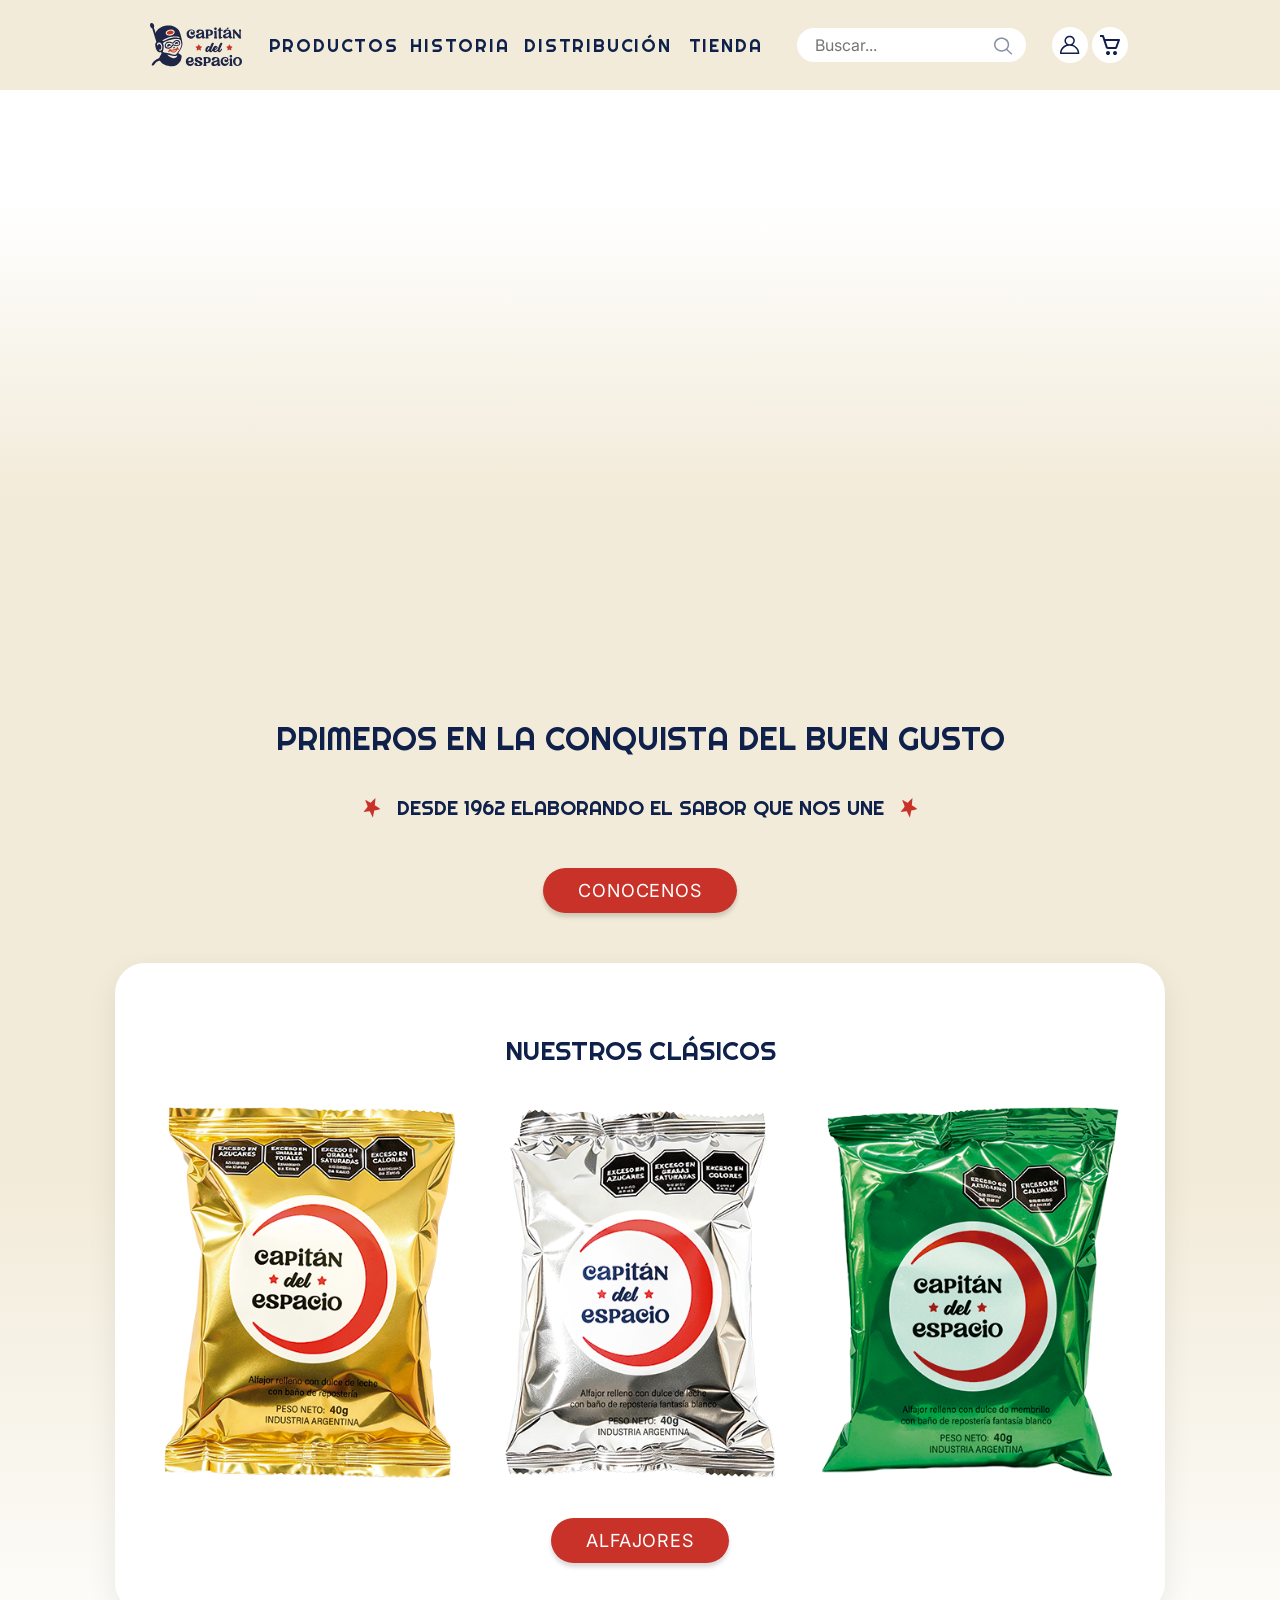
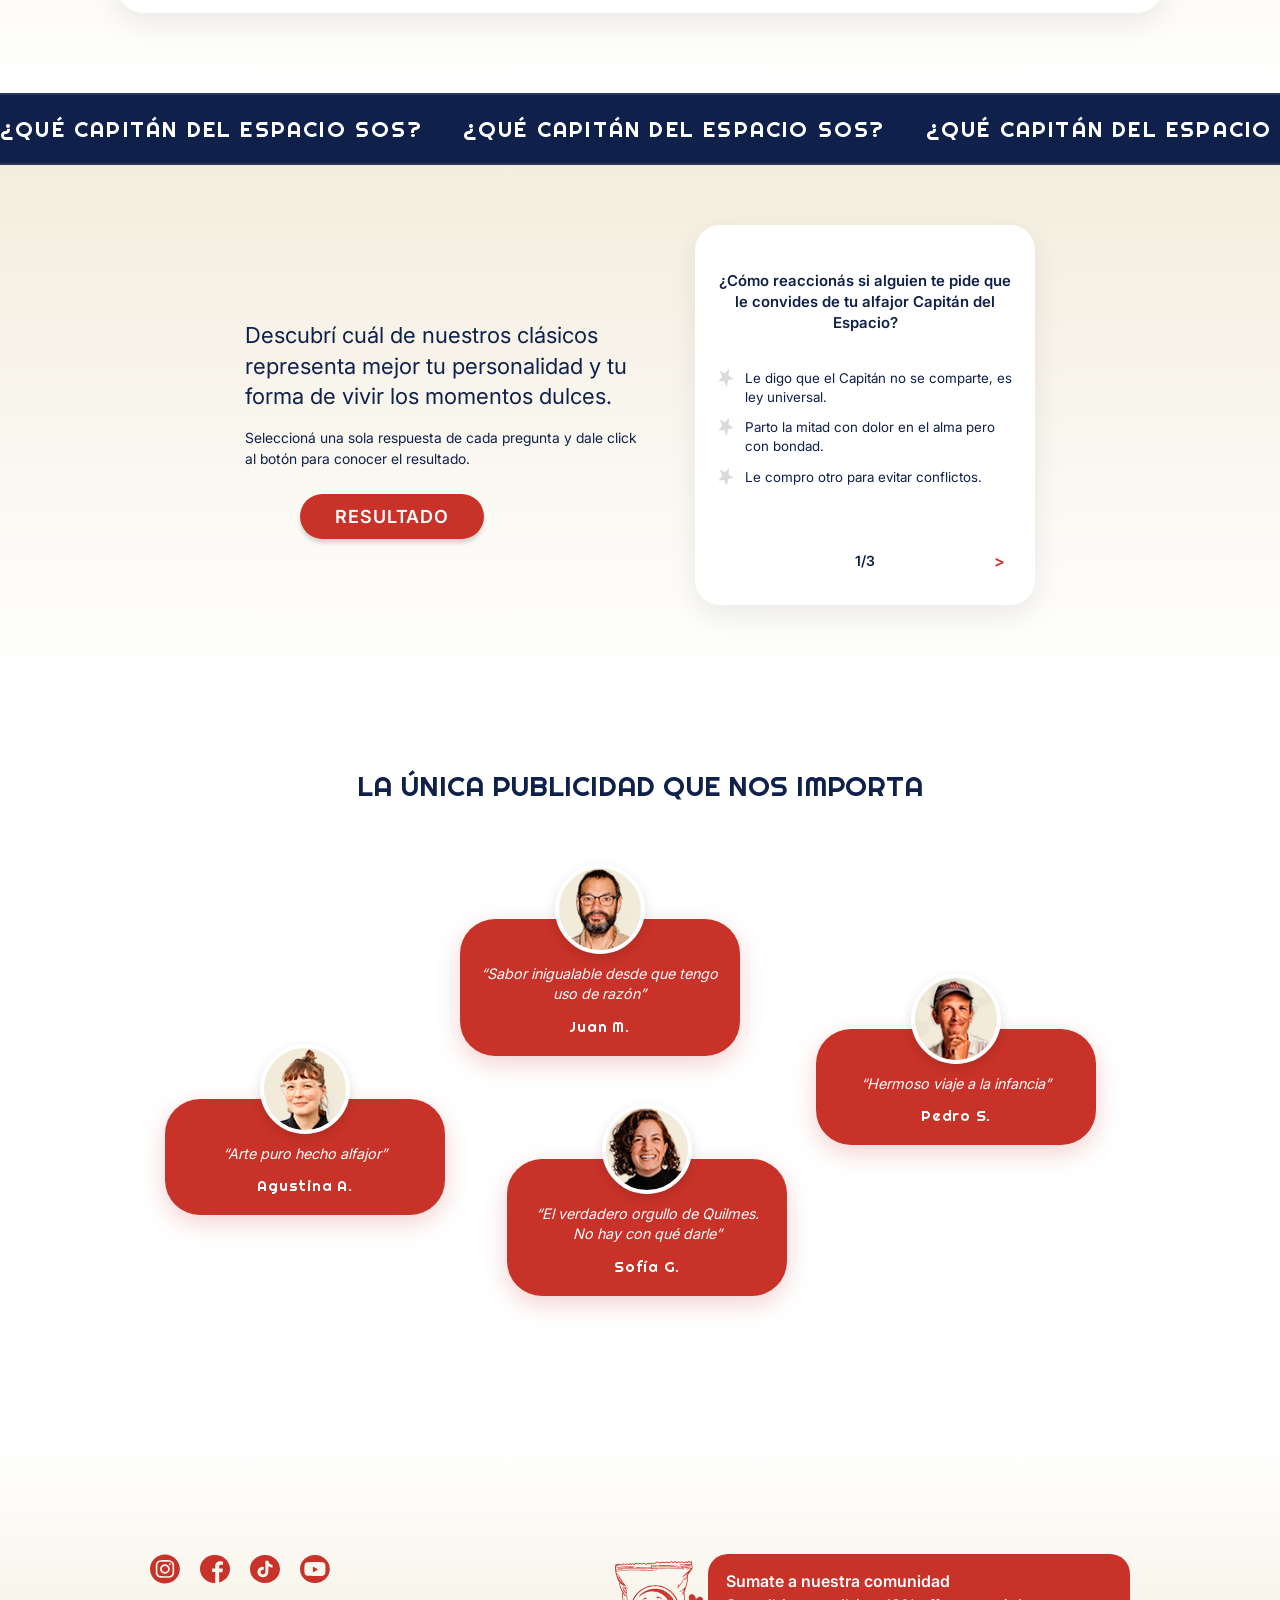
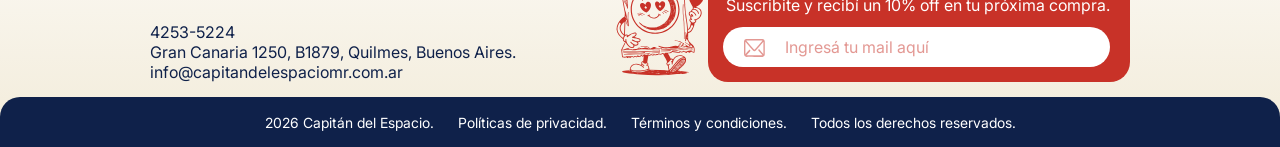
==== commit 4456d0b8: "actualizacion de index" ====
--- a/index.html
+++ b/index.html
@@ -4,30 +4,39 @@
     <meta charset="UTF-8">
     <meta name="viewport" content="width=device-width, initial-scale=1.0">
     <title>Capitán del Espacio</title>
-    <link rel="stylesheet" href="estilos.css"> 
+    <link rel="stylesheet" href="estilos.css">
+    <link rel="icon" type="image/x-icon" href="images/favicon-cde.ico">
 </head>
 <body>
 
     <!-- HEADER -->
     <header class="encabezado">
         <div class="encabezado-interior">
+            <input type="checkbox" id="menu-hamburguesa" class="encabezado-casilla">
+            <label for="menu-hamburguesa" class="encabezado-menu" aria-label="Menú"></label>
+
             <a href="index.html" class="encabezado-logo">
                 <img src="images/svg/logo-header.svg" alt="Capitán del Espacio">
             </a>
-            <nav class="navegacion">
-                <ul class="navegacion-lista">
-                    <li><a href="productos.html" class="navegacion-enlace navegacion-enlace-productos">Productos</a></li>
-                    <li><a href="historia.html" class="navegacion-enlace navegacion-enlace-historia">Historia</a></li>
-                    <li><a href="distribucion.html" class="navegacion-enlace navegacion-enlace-distribucion">Distribución</a></li>
-                    <li><a href="tienda.html" class="navegacion-enlace navegacion-enlace-tienda">Tienda</a></li>
-                </ul>
-            </nav>
-            <div class="buscador">
-                <input type="search" class="buscador-campo" placeholder="Buscar...">
-                <button class="buscador-boton" aria-label="Buscar"></button>
-            </div>
+
+        
+            <div class="panel">
+                <nav class="navegacion">
+                    <ul class="navegacion-lista">
+                        <li><a href="productos.html" class="navegacion-enlace navegacion-enlace-productos">Productos</a></li>
+                        <li><a href="historia.html" class="navegacion-enlace navegacion-enlace-historia">Historia</a></li>
+                        <li><a href="distribucion.html" class="navegacion-enlace navegacion-enlace-distribucion">Distribución</a></li>
+                        <li><a href="tienda.html" class="navegacion-enlace navegacion-enlace-tienda">Tienda</a></li>
+                    </ul>
+                </nav>
+                <div class="buscador">
+                    <input type="search" class="buscador-campo" placeholder="Buscar...">
+                    <button class="buscador-boton" aria-label="Buscar"></button>
+                </div>
+            </div>
+
             <div class="acciones">
-                <button class="acciones-boton acciones-boton-registro" aria-label="Registrarse"></button>
+                <a href="registro.html" class="acciones-boton acciones-boton-registro" aria-label="Registrarse"></a>
                 <button class="acciones-boton acciones-boton-carrito" aria-label="Carrito"></button>
             </div>
         </div>
@@ -70,8 +79,8 @@
         </div>
     </section>
 
-       <!-- SECCIÓN CUESTIONARIO -->
-    <section class="cuestionario">
+<!-- SECCIÓN CUESTIONARIO -->
+    <section class="cuestionario" id="cuestionario">
         <div class="tira-titulo">
             <div class="marquee">
                 <div class="fila">
@@ -88,38 +97,145 @@
             <div class="introduccion">
                 <h4>Descubrí cuál de nuestros clásicos representa mejor tu personalidad y tu forma de vivir los momentos dulces.</h4>
                 <p>Seleccioná una sola respuesta de cada pregunta y dale click al botón para conocer el resultado.</p>
-                <a href="#" class="btn-resultado">Resultados</a>
+                
+                <input type="radio" name="pregunta1" value="1" id="p1-opcion1" class="control-modal" checked>
+                <input type="radio" name="pregunta1" value="2" id="p1-opcion2" class="control-modal">
+                <input type="radio" name="pregunta1" value="3" id="p1-opcion3" class="control-modal">
+
+                <input type="checkbox" id="ver-resultado" class="control-modal">
+                <label for="ver-resultado" class="btn-resultado">Resultado</label>
+
+                <!-- triple negro -->
+                <div class="modal-overlay modal-triple-negro">
+                    <div class="modal-card">
+                        <label for="ver-resultado" class="modal-cerrar" aria-label="Cerrar">&times;</label>
+                        <h3 class="modal-titulo">Sos un Capitán del Espacio Triple Negro</h3>
+                        <p class="modal-texto">Sos alguien con las convicciones bien firmes y leal, con una forma de vivir donde no existen los grises.</p>
+                    </div>
+                </div>
+
+                <!-- membrillo -->
+                <div class="modal-overlay modal-membrillo">
+                    <div class="modal-card">
+                        <label for="ver-resultado" class="modal-cerrar" aria-label="Cerrar">&times;</label>
+                        <h3 class="modal-titulo">Sos un Capitán del Espacio de Membrillo Simple</h3>
+                        <p class="modal-texto">Equilibrado, detallista y con una sensibilidad para disfrutar los pequeños momentos.</p>
+                    </div>
+                </div>
+
+                <!-- blanco -->
+                <div class="modal-overlay modal-doble-blanco">
+                    <div class="modal-card">
+                        <label for="ver-resultado" class="modal-cerrar" aria-label="Cerrar">&times;</label>
+                        <h3 class="modal-titulo">Sos un Capitán del Espacio Doble Blanco</h3>
+                        <p class="modal-texto">Sos práctico y decidido, sabés lo que querés, pero tenés la habilidad de adaptarte a las diferentes situaciones.</p>
+                    </div>
+                </div>
             </div>
 
             <div class="cuestionario-card">
+                <input type="radio" name="paso-quiz" id="paso-1" class="control-paso" checked>
+                <input type="radio" name="paso-quiz" id="paso-2" class="control-paso">
+                <input type="radio" name="paso-quiz" id="paso-3" class="control-paso">
+
                 <form class="quiz-form">
-                    <p class="pregunta-texto">¿Cómo reaccionás si alguien te pide que le convides de tu alfajor Capitán del Espacio?</p>
-                    <ul class="quiz-opciones">
-                        <li>
-                            <label class="opcion-label">
-                                <input type="radio" name="pregunta1" value="1" class="radio-oculto">
-                                <img src="images/svg/estrella.svg" alt="" class="estrella-svg-personalizada" aria-hidden="true">
-                                <span>Le digo que el Capitán no se comparte, es ley universal.</span>
-                            </label>
-                        </li>
-                        <li>
-                            <label class="opcion-label">
-                                <input type="radio" name="pregunta1" value="2" class="radio-oculto">
-                                <img src="images/svg/estrella.svg" alt="" class="estrella-svg-personalizada" aria-hidden="true">
-                                <span>Parto la mitad con dolor en el alma pero con bondad.</span>
-                            </label>
-                        </li>
-                        <li>
-                            <label class="opcion-label">
-                                <input type="radio" name="pregunta1" value="3" class="radio-oculto">
-                                <img src="images/svg/estrella.svg" alt="" class="estrella-svg-personalizada" aria-hidden="true">
-                                <span>Le compro otro para evitar conflictos.</span>
-                            </label>
-                        </li>
-                    </ul>
-                    <div class="quiz-footer">
-                        <span class="quiz-paginacion">1/3</span>
-                        <a href="#" class="enlace-flecha">&gt;</a>
+                    <!-- PREGUNTA 1 -->
+                    <div class="quiz-paso seccion-paso-1">
+                        <p class="pregunta-texto">¿Cómo reaccionás si alguien te pide que le convides de tu alfajor Capitán del Espacio?</p>
+                        <ul class="quiz-opciones">
+                            <li>
+                                <label class="opcion-label">
+                                    <input type="radio" name="pregunta1" value="1" class="radio-oculto" onclick="document.getElementById('p1-opcion1').checked = true;">
+                                    <img src="images/svg/estrella.svg" alt="" class="estrella-svg-personalizada" aria-hidden="true">
+                                    <span>Le digo que el Capitán no se comparte, es ley universal.</span>
+                                </label>
+                            </li>
+                            <li>
+                                <label class="opcion-label">
+                                    <input type="radio" name="pregunta1" value="2" class="radio-oculto" onclick="document.getElementById('p1-opcion2').checked = true;">
+                                    <img src="images/svg/estrella.svg" alt="" class="estrella-svg-personalizada" aria-hidden="true">
+                                    <span>Parto la mitad con dolor en el alma pero con bondad.</span>
+                                </label>
+                            </li>
+                            <li>
+                                <label class="opcion-label">
+                                    <input type="radio" name="pregunta1" value="3" class="radio-oculto" onclick="document.getElementById('p1-opcion3').checked = true;">
+                                    <img src="images/svg/estrella.svg" alt="" class="estrella-svg-personalizada" aria-hidden="true">
+                                    <span>Le compro otro para evitar conflictos.</span>
+                                </label>
+                            </li>
+                        </ul>
+                        <div class="quiz-footer">
+                            <span class="espacio-vacio"></span>
+                            <span class="quiz-paginacion">1/3</span>
+                            <label for="paso-2" class="enlace-flecha" aria-label="Siguiente">&gt;</label>
+                        </div>
+                    </div>
+
+                    <!-- PREGUNTA 2 -->
+                    <div class="quiz-paso seccion-paso-2">
+                        <p class="pregunta-texto">¿Cuál es tu momento ideal para un alfajor?</p>
+                        <ul class="quiz-opciones">
+                            <li>
+                                <label class="opcion-label">
+                                    <input type="radio" name="pregunta2" value="1" class="radio-oculto">
+                                    <img src="images/svg/estrella.svg" alt="" class="estrella-svg-personalizada" aria-hidden="true">
+                                    <span>Después de la cena como un postre.</span>
+                                </label>
+                            </li>
+                            <li>
+                                <label class="opcion-label">
+                                    <input type="radio" name="pregunta2" value="2" class="radio-oculto">
+                                    <img src="images/svg/estrella.svg" alt="" class="estrella-svg-personalizada" aria-hidden="true">
+                                    <span>En la merienda con un mate.</span>
+                                </label>
+                            </li>
+                            <li>
+                                <label class="opcion-label">
+                                    <input type="radio" name="pregunta2" value="3" class="radio-oculto">
+                                    <img src="images/svg/estrella.svg" alt="" class="estrella-svg-personalizada" aria-hidden="true">
+                                    <span>A cualquier hora, no hay excusas.</span>
+                                </label>
+                            </li>
+                        </ul>
+                        <div class="quiz-footer">
+                            <label for="paso-1" class="enlace-flecha" aria-label="Anterior">&lt;</label>
+                            <span class="quiz-paginacion">2/3</span>
+                            <label for="paso-3" class="enlace-flecha" aria-label="Siguiente">&gt;</label>
+                        </div>
+                    </div>
+
+                    <!-- PREGUNTA 3 -->
+                    <div class="quiz-paso seccion-paso-3">
+                        <p class="pregunta-texto">¿Cómo es tu ritual al momento de elegir qué alfajor vas a comprar?</p>
+                        <ul class="quiz-opciones">
+                            <li>
+                                <label class="opcion-label">
+                                    <input type="radio" name="pregunta3" value="1" class="radio-oculto">
+                                    <img src="images/svg/estrella.svg" alt="" class="estrella-svg-personalizada" aria-hidden="true">
+                                    <span>Voy sin dudarlo, ya sé qué alfajor quiero.</span>
+                                </label>
+                            </li>
+                            <li>
+                                <label class="opcion-label">
+                                    <input type="radio" name="pregunta3" value="2" class="radio-oculto">
+                                    <img src="images/svg/estrella.svg" alt="" class="estrella-svg-personalizada" aria-hidden="true">
+                                    <span>Evalúo en el momento y elijo cuál va a acompañar mejor.</span>
+                                </label>
+                            </li>
+                            <li>
+                                <label class="opcion-label">
+                                    <input type="radio" name="pregunta3" value="3" class="radio-oculto">
+                                    <img src="images/svg/estrella.svg" alt="" class="estrella-svg-personalizada" aria-hidden="true">
+                                    <span>Llevo todos los gustos porque elegir un solo sabor es traición.</span>
+                                </label>
+                            </li>
+                        </ul>
+                        <div class="quiz-footer">
+                            <label for="paso-2" class="enlace-flecha" aria-label="Anterior">&lt;</label>
+                            <span class="quiz-paginacion">3/3</span>
+                            <span class="espacio-vacio"></span>
+                        </div>
                     </div>
                 </form>
             </div>
@@ -131,7 +247,7 @@
             <h2>LA ÚNICA PUBLICIDAD QUE NOS IMPORTA</h2>
             <div class="comentarios">
                 <article class="comentario-item">
-                    <img src="images/juan.png" alt="Juan M." class="comentario-avatar">
+                    <img src="images/index/señor2.png" alt="Juan M." class="comentario-avatar">
                     <div class="comentario-burbuja">
                         <p>“Sabor inigualable desde que tengo uso de razón”</p>
                         <span class="comentario-autor">Juan M.</span>
@@ -139,7 +255,7 @@
                 </article>
 
                 <article class="comentario-item">
-                    <img src="images/agustina.png" alt="Agustina A." class="comentario-avatar">
+                    <img src="images/index/mujer1.png" alt="Agustina A." class="comentario-avatar">
                     <div class="comentario-burbuja">
                         <p>“Arte puro hecho alfajor”</p>
                         <span class="comentario-autor">Agustina A.</span>
@@ -147,7 +263,7 @@
                 </article>
 
                 <article class="comentario-item">
-                    <img src="images/sofia.png" alt="Sofía G." class="comentario-avatar">
+                    <img src="images/index/mujer2.png" alt="Sofía G." class="comentario-avatar">
                     <div class="comentario-burbuja">
                         <p>“El verdadero orgullo de Quilmes. No hay con qué darle”</p>
                         <span class="comentario-autor">Sofía G.</span>
@@ -155,7 +271,7 @@
                 </article>
 
                 <article class="comentario-item">
-                    <img src="images/pedro.png" alt="Pedro S." class="comentario-avatar">
+                    <img src="images/index/señor1.png" alt="Pedro S." class="comentario-avatar">
                     <div class="comentario-burbuja">
                         <p>“Hermoso viaje a la infancia”</p>
                         <span class="comentario-autor">Pedro S.</span>
--- a/estilos.css
+++ b/estilos.css
@@ -27,6 +27,10 @@
 
 
 /* GENERALES */
+
+:root {
+  --margen-lateral: 150px;
+}
 
 * {
   box-sizing: border-box;
@@ -100,8 +104,8 @@
   left: 0;
   width: 100%;
   z-index: 100;
-  padding: 15px 7.8% 25px;
-  background: linear-gradient(to bottom, #F2EBD9, rgba(242, 235, 217, 0));
+  padding: 15px 150px;
+  background: #F2EBD9;
 }
 
 .encabezado-interior {
@@ -109,12 +113,12 @@
   justify-content: space-between;
   align-items: center;
   min-height: 60px;
-  gap: 1.5%;
+  gap: 24px;
 }
 
 .encabezado-logo {
   display: block;
-  flex: 0 1 8%;
+  flex: 0 1 129px;
   max-width: 129px;
   line-height: 0;
 }
@@ -145,13 +149,12 @@
 /* nav */
 
 .navegacion {
-  flex: 0 1 44%;
+  flex: 0 1 710px;
 }
 
 .navegacion-lista {
   display: flex;
   justify-content: space-between;
-  /* gap: 3%; */
   margin: 0;
   padding: 0;
   list-style: none;
@@ -182,8 +185,7 @@
 }
 
 .navegacion-enlace-productos {
-  flex: 0 1 152px;
-  /*width: 152px;*/
+  flex: 0 1 150px;
 }
 
 /* hover nav azul */
@@ -199,7 +201,7 @@
 }
 
 .navegacion-enlace-historia {
-  flex: 0 1 129px;
+  flex: 0 1 130px;
 }
 
 /* hover azul */
@@ -249,7 +251,7 @@
 /* buscador */
 .buscador {
   position: relative;
-  flex: 0 1 20%;
+  flex: 0 1 320px;
   min-width: 60px;
 }
 
@@ -277,8 +279,8 @@
   position: absolute;
   top: 0;
   right: 0;
-  width: 44px;
-  height: 34px;
+  width: 45px;
+  height: 35px;
   display: grid;
   place-items: center;
   padding: 0;
@@ -356,8 +358,8 @@
 .footer-contenido {
   display: flex;
   justify-content: space-between;
-  gap: 2%;
-  padding: 0 7.8125% 27px;
+  gap: 40px;
+  padding: 0 150px;
 }
 
 /* redes y contacto */
@@ -453,8 +455,8 @@
 .footer-comunidad {
   display: flex;
   flex-direction: column;
-  min-height: 124px;
-  padding: 17px 20px 14px 15px;
+  min-height: 125px;
+  padding: 17px 20px 15px 15px;
   border-radius: 20px;
   background: #C83228;
   color: #FFFFFF;
@@ -474,7 +476,7 @@
 .footer-formulario {
   position: relative;
   height: 40px;
-  margin-top: 11px;
+  margin-top: 12px;
   border-radius: 999px;
   background: #FFFFFF;
 }
@@ -482,7 +484,7 @@
 .footer-formulario::before {
   content: "";
   position: absolute;
-  top: 11px;
+  top: 12px;
   left: 21px;
   width: 21px;
   height: 18px;
@@ -514,10 +516,11 @@
   display: flex;
   justify-content: center;
   align-items: center;
-  gap: 1.25%;
+  gap: 24px;
   height: 50px;
   border-radius: 20px 20px 0 0;
   background: #0F214A;
+  margin-top: 15px;
 }
 
 .footer-legales-texto,
@@ -542,10 +545,10 @@
 
 /* inicio de sesión pop-up */
 .inicio-sesion {
-  width: 68.5%;
-  height: 88%;
-  max-width: none;
-  max-height: none;
+  width: 1315px;
+  height: 950px;
+  max-width: calc(100vw - 40px);
+  max-height: calc(100vh - 40px);
   padding: 0;
   border: 0;
   border-radius: 20px;
@@ -556,8 +559,8 @@
 
 .inicio-sesion[open] {
   display: grid;
-  grid-template-columns: 50% 50%;
-  grid-template-rows: 100%;
+  grid-template-columns: minmax(0, 1fr) minmax(0, 1fr);
+  grid-template-rows: minmax(0, 1fr);
 }
 
 .inicio-sesion::backdrop {
@@ -579,7 +582,7 @@
 .inicio-sesion-cerrar {
   position: absolute;
   top: 30px;
-  right: 4.5455%;
+  right: 60px;
   width: 30px;
   height: 30px;
   padding: 0;
@@ -596,47 +599,7 @@
 .inicio-sesion-contenido {
   display: flex;
   overflow-y: auto;
-  padding: 30px 9%;
-}
-
-.inicio-sesion-formulario {
-  width: 100%;
-}
-
-.inicio-sesion-titulo {
-  margin: 0 0 24px;
-  color: #C83228;
-}
-
-.inicio-sesion-google {
-  position: relative;
-  display: flex;
-  align-items: center;
-  justify-content: center;
-  height: 60px;
-  border-radius: 999px;
-  background-color: #FFFFFF;
-  box-shadow: 3px 4px 4px rgba(0, 0, 0, 0.25);
-  color: #0F214A;
-  text-decoration: none;
-  transition: background-color 0.2s ease;
-}
-
-.inicio-sesion-google:hover,
-.inicio-sesion-google:focus-visible {
-  background-color: #E6E6E6;
-}
-
-.inicio-sesion-google:focus-visible {
-  outline: 2px solid #0F214A;
-  outline-offset: 3px;
-}
-
-
-.inicio-sesion-contenido {
-  display: flex;
-  overflow-y: auto;
-  padding: 120px 7%;
+  padding: 120px 46px;
 }
 
 .inicio-sesion-formulario {
@@ -645,8 +608,7 @@
 }
 
 .inicio-sesion-superior {
-  width: 95%;
-  margin: 0 auto;
+  padding: 0 14px;
 }
 
 .inicio-sesion-titulo {
@@ -817,7 +779,7 @@
 .hero-tienda {
   display: grid;
   width: 100%;
-  margin-top: 120px;
+  margin-top: 80px;
 }
 
 .hero-tienda-imagen {
@@ -834,7 +796,7 @@
   justify-content: center;
   align-items: center;
   gap: 28px;
-  padding: 0 8%;
+  padding: 0 150px;
   text-align: center;
 }
 
@@ -846,7 +808,6 @@
 }
 
 .hero-tienda-destacado {
-  font-weight: 400;
   color: #C83228;
 }
 
@@ -875,7 +836,7 @@
 
 .merch {
   margin-top: 75px;
-  padding: 0 8%;
+  padding: 0 150px;
 }
 
 .merch-ruta {
@@ -890,7 +851,7 @@
 .merch-productos {
   display: grid;
   grid-template-columns: repeat(4, 1fr);
-  gap: 60px 3.7%;
+  gap: 60px;
 }
 
 /* ficha de producto */
@@ -899,7 +860,6 @@
   flex-direction: column;
 }
 
-/* imagen: la segunda foto queda encima, invisible, y aparece en el hover */
 .merch-producto-imagen {
   display: grid;
   margin-bottom: 30px;
@@ -948,7 +908,6 @@
 }
 
 .merch-producto-descuento {
-  font-weight: 400;
   color: #C83228;
 }
 
@@ -983,8 +942,8 @@
 .section-botones {
   display: grid;
   grid-template-columns: repeat(2, 1fr);
-  gap: 3.7%;
-  padding: 150px 8%;
+  gap: 60px;
+  padding: 150px 150px;
   background: linear-gradient(to bottom, #FFFFFF, #F2EBD9, #FFFFFF);
 }
 
@@ -1035,7 +994,7 @@
 /* preguntas frecuentes */
 
 .preguntas-frecuentes {
-  padding: 0 8%;
+  padding: 0 150px;
 }
 
 .preguntas-frecuentes-titulo {
@@ -1121,7 +1080,7 @@
 
 .producto-mug {
   position: relative;
-  padding: 75px 8% 75px;
+  padding: 75px 150px;
   margin-top: 60px;
 }
 
@@ -1146,7 +1105,7 @@
 .producto-mug-articulos {
   display: grid;
   grid-template-columns: 48.7% 1fr;
-  column-gap: 6.6%;
+  column-gap: 100px;
   align-items: start;
 }
 
@@ -1193,7 +1152,7 @@
   display: flex;
   justify-content: space-between;
   align-items: center;
-  padding: 0 3.5%;
+  padding: 0 28px;
   pointer-events: none;
 }
 
@@ -1242,7 +1201,6 @@
 }
 
 .precio-mug-destacado {
-  font-weight: 400;
   color: #C83228;
 }
 
@@ -1356,7 +1314,7 @@
 
 /* section también */
 .tambien {
-  padding: 0 8% 100px;
+  padding: 0 150px 100px;
 }
 
 .tambien-titulo {
@@ -1364,16 +1322,17 @@
   color: #C83228;
 }
 
+/* ficha de productos */
 .tambien-productos {
-  display: flex;
-  justify-content: space-between;
-}
-
-/*  ficha de producto */
+  display: grid;
+  grid-template-columns: repeat(5, 1fr);
+  column-gap: 40px;
+}
+
 .tambien-producto {
   display: flex;
   flex-direction: column;
-  width: 16.9753%;
+  min-width: 0;
 }
 
 /* imagen con hover */
@@ -1427,7 +1386,6 @@
 }
 
 .tambien-producto-descuento {
-  font-weight: 400;
   color: #C83228;
 }
 
@@ -1459,22 +1417,43 @@
   outline-offset: 3px;
 }
 
-/*distribucion*/
+/*----------------------distribucion------------------------*/
+
+
+
+
+
 .hero-distribucion-titulo {
   line-height: 0%;
 }
 
+.hero-distribucion {
+  display: grid;
+  width: 100%;
+  margin-top: 120px;
+}
+
 .hero-distribucion-imagen {
+  grid-area: 1 / 1;
+  display: block;
   width: 100%;
-  height: auto;
-  margin-top: 70px; /*tiene un margen abajo de la imagen gigante que no se de que es*/
+  height: 100%;
+  aspect-ratio: 1920 / 570;
+  object-fit: cover;
+  margin-top: 0;
 }
 
 .hero-distribucion-titulos {
+  grid-area: 1 / 1;
   position: relative;
   color: #E6E6E6;
-  bottom: 130px;
   text-align: center;
+  align-self: end;
+  justify-self: center;
+}
+
+.hero-distribucion-destacado {
+  color: #C83228;
 }
 
 .hero-distribucion-subtitulo {
@@ -1505,6 +1484,11 @@
   grid-template-rows: 220px 200px;
   gap: 50px;
   justify-content: center;
+  align-items: start;
+}
+
+.atencion-al-cliente h2 {
+  margin-top: 0;
 }
 
 .form-consulta input,
@@ -1553,28 +1537,41 @@
 
 
 /*---productos-----*/
-.hero-productos-titulo {
-  line-height: 0%;
+
+.hero-productos {
+  display: grid;
+  width: 100%;
+  margin-top: 120px;
 }
 
 .hero-productos-imagen {
+  grid-area: 1 / 1;
+  display: block;
   width: 100%;
-  height: auto;
-  margin-top: 70px;
+  height: 100%;
+  aspect-ratio: 1920 / 570;
+  object-fit: cover;
+}
+
+.hero-productos-titulos {
+  grid-area: 1 / 1;
   position: relative;
-}
-
-.hero-productos-titulos {
-  width: 100%;
-  position: absolute;
-  top: 50%;
-  left: 50%;
-  transform: translate(-50%, -50%);
+  display: flex;
+  flex-direction: column;
+  justify-content: center;
+  align-items: center;
+  gap: 15px;
+  padding: 15px 8%;
   text-align: center;
   color: #E6E6E6;
 }
 
+.hero-productos-titulo {
+  margin: 0;
+}
+
 .hero-productos-subtitulo {
+  margin: 0;
   display: flex;
   align-items: center;
   justify-content: center;
@@ -1590,6 +1587,24 @@
   background: url("images/svg/estrella.svg") no-repeat center / contain;
 }
 
+.titulo-alfajor-del-año {
+  display: flex;
+  align-items: center;
+  justify-content: center;
+  gap: 10px;
+  margin: 0;
+}
+
+.titulo-alfajor-del-año::before,
+.titulo-alfajor-del-año:after {
+  content: "";
+  display: block;
+  flex-shrink: 0;
+  width: 26px;
+  height: 26px;
+  background: url("images/svg/estrella.svg") no-repeat center / contain;
+}
+
 .sabores-productos {
   display: grid;
   grid-template-columns: 35% 35%;
@@ -1603,35 +1618,17 @@
   text-align: center;
 }
 
-
-.fruta span {
+.fruta-destacado {
   color: #0F214A;
   animation: cambioColor 3s infinite;
 }
 
-.fruta span:nth-child(1) {
-  animation-delay: 0.1s;
-}
-
-.fruta span:nth-child(2) {
-  animation-delay: 0.2s;
-}
-
-.fruta span:nth-child(3) {
-  animation-delay: 0.3s;
-}
-
-.fruta span:nth-child(4) {
-  animation-delay: 0.4;
-}
-
-.fruta span:nth-child(5) {
-  animation-delay: 0.5;
-}
-
 @keyframes cambioColor {
 
-
+  0%,
+  100% {
+    color: #0F214A;
+  }
 
   50% {
     color: #C83228;
@@ -1657,484 +1654,7 @@
 
 
 
-/* dejar esto al final de todo */
-/*quedo muy feo pero para arrancar va bien*/
-/* MOBILE*/
-@media (max-width: 500px) {
-
-  /*----- FUENTES -----*/
-  h1 {
-    font-size: 20px;
-    line-height: 18px;
-  }
-
-  h2 {
-    font-size: 16px;
-  }
-
-  h3 {
-    font-size: 16px;
-  }
-
-  h4 {
-    font-size: 15px;
-    line-height: 24px;
-  }
-
-  p,
-  .buscador-campo {
-    font-size: 14px;
-  }
-
-  /*----- HEADER -----*/
-  body {
-    padding-top: 85px;
-  }
-
-  .encabezado {
-    padding: 15px 5% 25px;
-  }
-
-  .encabezado-interior {
-    display: grid;
-    grid-template-columns: 40px 1fr auto;
-    column-gap: 12px;
-  }
-
-  .encabezado-logo {
-    justify-self: center;
-  }
-
-  .encabezado-logo img {
-    width: 97px;
-    height: auto;
-  }
-
-  /* botón hamburguesa */
-  .encabezado-menu {
-    position: relative;
-    display: block;
-    width: 40px;
-    height: 40px;
-    border-radius: 50%;
-    background:
-      linear-gradient(#0F214A, #0F214A) center / 22px 2px no-repeat,
-      #FFFFFF;
-    cursor: pointer;
-    transition: background-size 0.2s ease;
-  }
-
-  .encabezado-menu::before,
-  .encabezado-menu::after {
-    content: "";
-    position: absolute;
-    left: 9px;
-    width: 22px;
-    height: 2px;
-    border-radius: 2px;
-    background: #0F214A;
-    transition: top 0.2s ease, transform 0.2s ease;
-  }
-
-  .encabezado-menu::before {
-    top: 12px;
-  }
-
-  .encabezado-menu::after {
-    top: 26px;
-  }
-
-  .encabezado-casilla:checked+.encabezado-menu {
-    background-size: 0 2px, auto;
-  }
-
-  .encabezado-casilla:checked+.encabezado-menu::before {
-    top: 19px;
-    transform: rotate(45deg);
-  }
-
-  .encabezado-casilla:checked+.encabezado-menu::after {
-    top: 19px;
-    transform: rotate(-45deg);
-  }
-
-  .encabezado-casilla:focus-visible+.encabezado-menu {
-    outline: 2px solid #0F214A;
-    outline-offset: 3px;
-  }
-
-  /* panel desplegable con nav + buscador */
-  .panel {
-    display: none;
-    position: absolute;
-    top: 100%;
-    left: 0;
-    right: 0;
-    padding: 10px 5% 20px;
-    background: #F2EBD9;
-  }
-
-  .encabezado-casilla:checked~.panel {
-    display: block;
-  }
-
-  .encabezado:has(.encabezado-casilla:checked) {
-    background: #F2EBD9;
-  }
-
-  .navegacion-lista {
-    flex-direction: column;
-    gap: 0;
-  }
-
-  .navegacion-enlace {
-    justify-content: flex-start;
-    width: auto;
-    height: auto;
-    padding: 14px 0;
-    font-size: 16px;
-  }
-
-  .navegacion-enlace:hover,
-  .navegacion-enlace:focus-visible,
-  .navegacion-enlace:active,
-  .navegacion-enlace[aria-current="page"] {
-    background-image: none;
-  }
-
-  .buscador {
-    width: 100%;
-    margin-top: 12px;
-  }
-
-  .buscador-campo {
-    height: 40px;
-  }
-
-  .buscador-boton {
-    height: 40px;
-  }
-
-  /* inicio sesion */
-
-  .inicio-sesion {
-    width: 92%;
-  }
-
-  .inicio-sesion[open] {
-    grid-template-columns: 100%;
-  }
-
-  .inicio-sesion-imagen {
-    display: none;
-  }
-
-  .inicio-sesion-cerrar {
-    top: 20px;
-    right: 6%;
-  }
-
-  .inicio-sesion-contenido {
-    padding: 40px 6% 30px;
-  }
-
-  .inicio-sesion-superior,
-  .inicio-sesion-boton {
-    width: 100%;
-  }
-
-  .inicio-sesion-google,
-  .inicio-sesion-entrada,
-  .inicio-sesion-boton {
-    height: 50px;
-  }
-
-  .inicio-sesion-google-logo {
-    top: 14px;
-    left: 20px;
-  }
-
-  .inicio-sesion-entrada {
-    padding-left: 70px;
-    font-size: 14px;
-  }
-
-  .inicio-sesion-entrada-email {
-    background-position: 16px center;
-  }
-
-  .inicio-sesion-entrada-clave {
-    background-position: 24px center;
-  }
-
-  .inicio-sesion-olvido {
-    font-size: 14px;
-  }
-
-  .inicio-sesion-boton {
-    font-size: 16px;
-  }
-
-  .inicio-sesion-crear {
-    font-size: 15px;
-  }
-
-  .inicio-sesion-linea {
-    margin: 40px 0;
-  }
-
-
-  /*----- TIENDA: HERO -----*/
-  .hero-tienda-imagen {
-    height: 320px;
-    object-fit: cover;
-  }
-
-  .hero-tienda-textos {
-    gap: 20px;
-    padding: 40px 5%;
-  }
-
-  .hero-tienda-subtitulo {
-    gap: 8px;
-    letter-spacing: 0.15em;
-  }
-
-  .hero-tienda-subtitulo::before,
-  .hero-tienda-subtitulo::after {
-    width: 18px;
-    height: 18px;
-  }
-
-  /*----- TIENDA: MERCH -----*/
-  .merch {
-    padding: 0 5%;
-  }
-
-  .merch-productos {
-    grid-template-columns: 1fr;
-    gap: 40px;
-  }
-
-  .merch-producto-transferencia {
-    max-width: 100%;
-  }
-
-  /*----- TIENDA: SECTION BOTONES -----*/
-  .section-botones {
-    grid-template-columns: 1fr;
-    gap: 20px;
-    padding: 75px 5%;
-  }
-
-  /*----- TIENDA: PREGUNTAS FRECUENTES -----*/
-  .preguntas-frecuentes {
-    padding: 0 5%;
-  }
-
-  .preguntas-frecuentes-contenido {
-    grid-template-columns: 1fr;
-    gap: 30px;
-  }
-
-  .preguntas-frecuentes-item,
-  .preguntas-frecuentes-pregunta {
-    border-radius: 35px;
-  }
-
-  .preguntas-frecuentes-pregunta {
-    min-height: 70px;
-    padding: 15px 20px;
-  }
-
-  .preguntas-frecuentes-respuesta {
-    padding: 0 20px 24px;
-  }
-
-  .preguntas-frecuentes-ilustracion {
-    justify-self: center;
-    width: 70%;
-  }
-
-  /*----- FICHA PRODUCTO MUG -----*/
-  .producto-mug {
-    padding: 40px 5% 0;
-  }
-
-  .producto-mug-ilustracion {
-    display: none;
-  }
-
-  .producto-mug-articulos {
-    grid-template-columns: 1fr;
-    gap: 40px;
-  }
-
-  .precio-mug-acciones {
-    flex-wrap: wrap;
-    gap: 20px 25px;
-  }
-
-  .precio-mug-nota {
-    max-width: 100%;
-  }
-
-  .merch-producto-transferencia {
-    max-width: 100%;
-    font-size: 14px;
-    line-height: 20px;
-  }
-
-  .merch-producto-boton {
-    height: 40px;
-    padding: 0 28px;
-    font-size: 16px;
-  }
-
-  .precio-mug-transferencia {
-    font-size: 14px;
-    line-height: 20px;
-  }
-
-  .precio-mug-cantidad {
-    font-size: 16px;
-  }
-
-  .precio-mug-boton {
-    height: 40px;
-    padding: 0 28px;
-    font-size: 16px;
-  }
-
-  .precio-mug-descripcion {
-    font-size: 14px;
-    line-height: 24px;
-  }
-
-  /* también */
-  .tambien {
-    margin-top: 75px;
-    padding: 0 5% 75px;
-  }
-
-  .tambien-productos {
-    flex-direction: column;
-    gap: 40px;
-  }
-
-  .tambien-producto {
-    width: 100%;
-  }
-
-  .tambien-producto-transferencia {
-    width: 100%;
-    font-size: 14px;
-    line-height: 20px;
-  }
-
-  .tambien-producto-boton {
-    width: 130px;
-    height: 40px;
-    font-size: 16px;
-  }
-
-  /*----- FOOTER -----*/
-  .footer {
-    padding-top: 60px;
-  }
-
-  .footer-contenido {
-    flex-direction: column;
-    gap: 30px;
-    padding: 0 5% 27px;
-  }
-
-  .footer-info {
-    gap: 30px;
-    justify-content: flex-start;
-  }
-
-  .footer-suscripcion {
-    flex: none;
-    width: 100%;
-    min-width: 0;
-  }
-
-  .footer-alfajor {
-    display: none;
-  }
-
-  .footer-comunidad {
-    flex: 1 1 100%;
-  }
-
-  .footer-legales {
-    flex-wrap: wrap;
-    height: auto;
-    gap: 8px 16px;
-    padding: 14px 5%;
-    text-align: center;
-  }
-
-  /*distribucion*/
-
-  .distribucion {
-    display: flex;
-    flex-direction: column;
-  }
-
-  .atencion-al-cliente {
-    display: flex;
-    flex-direction: column;
-    gap: 30px;
-    text-align: center;
-  }
-
-  .form-distribucion {
-    margin-left: 30px;
-    margin-right: 30px;
-  }
-
-  .atencion-online {
-    margin-left: 30px;
-    margin-right: 30px;
-  }
-
-  .hero-distribucion-titulos {
-    bottom: 60px;
-  }
-
-  /*-------productos--------*/
-
-  .sabores-productos {
-    display: flex;
-    flex-direction: column;
-    gap: 50px;
-  }
-
-  .hero-productos-titulos {
-    width: 100%;
-    position: absolute;
-    top: 39%;
-    left: 50%;
-  }
-
-}
-
-@media (prefers-reduced-motion: reduce) {
-  * {
-    transition: none !important;
-  }
-}
-
-
-
-
-
-
-
 /* -----INDEX----- */
-
 .btn-resultado {
   display: inline-flex;
   align-items: center;
@@ -2160,9 +1680,9 @@
 }
 
 .hero-historia {
-  padding: 40px 0 20px 0;
-  margin-top: 60px;
-  background: linear-gradient(to bottom, #FFFFFF 0%, #FFFFFF 20%, #F2EBD9 70%);
+  padding: 10px 0 40px 0;
+  margin-top: 55px;
+  background: linear-gradient(to bottom, #FFFFFF 0%, #FFFFFF 10%, #F2EBD9 45%);
   text-align: center;
   color: #0F214A;
   width: 100%;
@@ -2192,6 +1712,7 @@
   max-width: 1200px;
   margin: 0 auto;
   padding: 0 20px;
+  text-align: center;
 }
 
 .hero-texto-libre h1 {
@@ -2200,6 +1721,7 @@
   font-size: 32px;
   color: #0F214A;
   margin-bottom: 20px;
+  line-height: 1.2;
 }
 
 .hero-texto-libre h2 {
@@ -2207,6 +1729,7 @@
   font-weight: 400;
   font-size: 20px;
   color: #0F214A;
+  line-height: 1.3;
 }
 
 .h2-decorativo {
@@ -2223,7 +1746,7 @@
 }
 
 .nuestros-clasicos {
-  padding: 20px 20px 80px 20px;
+  padding: 10px 20px 80px 20px;
   background: linear-gradient(to bottom, #F2EBD9 30%, #FFFFFF 100%);
   text-align: center;
   width: 100%;
@@ -2279,6 +1802,7 @@
   color: #0F214A;
   padding-bottom: 80px;
   width: 100%;
+  position: relative;
 }
 
 .tira-titulo {
@@ -2323,6 +1847,11 @@
   margin: 0 auto;
 }
 
+.introduccion {
+  text-align: left;
+  position: relative;
+}
+
 .introduccion h4 {
   font-family: "Inter", sans-serif;
   font-weight: 400;
@@ -2330,6 +1859,7 @@
   color: #0F214A;
   margin-bottom: 15px;
   line-height: 1.4;
+  text-align: left;
 }
 
 .introduccion p {
@@ -2339,11 +1869,20 @@
   font-size: 14px;
   margin-bottom: 25px;
   line-height: 1.5;
+  text-align: left;
+}
+
+.contenedor-btn-resultado {
+  width: 100%;
+  text-align: left; 
+  margin-top: 15px;
 }
 
 .introduccion .btn-resultado {
+  display: inline-block;
   font-family: "Inter", sans-serif;
   font-weight: 600;
+  margin-left: 55px;
 }
 
 .cuestionario-card {
@@ -2352,6 +1891,15 @@
   padding: 30px 22px;
   border-radius: 25px;
   box-shadow: 0 10px 30px rgba(0,0,0,0.08);
+  height: 380px;
+  box-sizing: border-box;
+}
+
+.quiz-form {
+  display: flex;
+  flex-direction: column;
+  height: 100%;
+  justify-content: space-between;
 }
 
 .pregunta-texto {
@@ -2361,6 +1909,24 @@
   color: #0F214A;
   margin-bottom: 20px;
   line-height: 1.4;
+  text-align: center;
+}
+
+.control-paso {
+  display: none;
+}
+
+.quiz-paso {
+  display: none;
+  height: 100%;
+  flex-direction: column;
+  justify-content: space-between;
+}
+
+#paso-1:checked ~ .quiz-form .seccion-paso-1,
+#paso-2:checked ~ .quiz-form .seccion-paso-2,
+#paso-3:checked ~ .quiz-form .seccion-paso-3 {
+  display: flex;
 }
 
 .quiz-opciones {
@@ -2419,6 +1985,11 @@
   text-align: center;
 }
 
+.espacio-vacio {
+  width: 28px;
+  height: 28px;
+}
+
 .enlace-flecha {
   color: #C83228;
   font-weight: bold;
@@ -2431,16 +2002,95 @@
   height: 28px;
   border-radius: 50%;
   transition: background 0.2s ease;
+  cursor: pointer;
 }
 
 .enlace-flecha:hover {
   background: rgba(200, 50, 40, 0.1);
 }
 
-/* section de reseñas-index */
+.control-modal {
+  display: none;
+}
+
+.modal-overlay {
+  position: fixed;
+  top: 0;
+  left: 0;
+  width: 100vw;
+  height: 100vh;
+  background-color: rgba(0, 0, 0, 0.55);
+  display: none;
+  justify-content: center;
+  align-items: center;
+  z-index: 9999;
+}
+
+.modal-card {
+  background: #FFFDF9;
+  color: #0F214A;
+  width: 90%;
+  max-width: 620px;
+  min-height: 380px;
+  padding: 60px 50px;
+  border-radius: 25px;
+  box-shadow: 0 15px 40px rgba(0, 0, 0, 0.25);
+  position: relative;
+  text-align: center;
+  display: flex;
+  flex-direction: column;
+  justify-content: center;
+  gap: 20px;
+}
+
+.modal-titulo {
+  font-family: "Righteous", sans-serif;
+  font-size: 24px;
+  color: #0F214A;
+  margin: 0;
+  line-height: 1.3;
+}
+
+.modal-texto {
+  font-family: "Inter", sans-serif;
+  font-size: 16px;
+  color: #0F214A;
+  margin: 0;
+  line-height: 1.5;
+}
+
+.modal-cerrar {
+  position: absolute;
+  top: 20px;
+  right: 25px;
+  font-family: "Inter", sans-serif;
+  font-size: 26px;
+  font-weight: bold;
+  color: #C83228;
+  cursor: pointer;
+  transition: transform 0.2s ease;
+}
+
+.modal-cerrar:hover {
+  transform: scale(1.1);
+}
+
+#p1-opcion1:checked ~ #ver-resultado:checked ~ .modal-triple-negro {
+  display: flex;
+}
+
+#p1-opcion2:checked ~ #ver-resultado:checked ~ .modal-membrillo {
+  display: flex;
+}
+
+#p1-opcion3:checked ~ #ver-resultado:checked ~ .modal-doble-blanco {
+  display: flex;
+}
+
+/* section de reseñas */
 
 .publicidad {
-  padding: 80px 7.8%;
+  padding: 60px 20px 100px 20px;
   background: #FFFFFF;
   text-align: center;
 }
@@ -2449,60 +2099,1308 @@
   font-family: "Righteous", sans-serif;
   font-weight: 400;
   color: #0F214A;
-  margin-bottom: 50px;
+  margin-bottom: 60px;
   font-size: 28px;
 }
 
 .comentarios {
-  display: grid;
-  grid-template-columns: repeat(2, 1fr);
-  gap: 40px;
-  max-width: 900px;
+  position: relative;
+  max-width: 950px;
+  height: 480px;
   margin: 0 auto;
 }
 
 .comentario-item {
+  position: absolute;
   display: flex;
   flex-direction: column;
   align-items: center;
-  position: relative;
-  margin-top: 40px;
+  width: 280px;
+}
+
+.comentario-item:nth-child(1) {
+  top: 0px;
+  left: 31%;
+}
+
+.comentario-item:nth-child(2) {
+  top: 180px;
+  left: 0px;
+}
+
+.comentario-item:nth-child(3) {
+  top: 240px;
+  left: 36%;
+}
+
+.comentario-item:nth-child(4) {
+  top: 110px;
+  right: 2%;
 }
 
 .comentario-avatar {
-  width: 80px;
-  height: 80px;
+  width: 90px;
+  height: 90px;
   border-radius: 50%;
   object-fit: cover;
-  position: absolute;
-  top: -40px;
   border: 4px solid #FFFFFF;
-  box-shadow: 0 4px 10px rgba(0,0,0,0.15);
+  box-shadow: 0 4px 12px rgba(0,0,0,0.12);
+  margin-bottom: -35px;
   z-index: 2;
+  background-color: #F2EBD9;
 }
 
 .comentario-burbuja {
   background: #C83228;
   color: #FFFFFF;
-  padding: 55px 25px 25px 25px;
-  border-radius: 30px;
+  padding: 45px 20px 20px 20px;
+  border-radius: 35px;
   width: 100%;
-  box-shadow: 0 8px 20px rgba(200, 50, 40, 0.25);
+  box-sizing: border-box;
+  box-shadow: 0 8px 25px rgba(200, 50, 40, 0.22);
   display: flex;
   flex-direction: column;
-  gap: 10px;
+  gap: 8px;
+  text-align: center;
 }
 
 .comentario-burbuja p {
   font-family: "Inter", sans-serif;
   font-style: italic;
   margin: 0;
-  font-size: 15px;
+  font-size: 14.5px;
+  line-height: 1.4;
 }
 
 .comentario-autor {
   font-family: "Righteous", sans-serif;
-  font-size: 16px;
+  font-size: 15px;
   letter-spacing: 0.05em;
-  margin-top: 5px;
+  margin-top: 4px;
+}
+
+
+
+/* -----REGISTRO----- */
+
+.seccion-registro {
+  position: relative;
+  padding: 75px 150px;
+  margin-top: 60px;
+}
+
+.seccion-registro-ilustracion {
+  position: absolute;
+  top: 250px;
+  right: 0;
+  width: 35%;
+  height: 850px;
+  object-fit: cover;
+  object-position: left top;
+}
+
+.seccion-registro-ruta {
+  margin: 0 0 30px;
+}
+
+.seccion-registro-cabecera {
+  margin-bottom: 40px;
+}
+
+.seccion-registro-titulo {
+  margin: 0 0 10px;
+  color: #C83228;
+}
+
+.seccion-registro-subtitulo {
+  margin: 0;
+}
+
+.registro-caja {
+  width: 720px;
+  min-height: 1110px;
+  padding: 65px 60px 34px 60px;
+  border-radius: 20px;
+  background: #F2EBD9;
+  box-sizing: border-box;
+}
+
+.registro-formulario {
+  display: flex;
+  flex-direction: column;
+  justify-content: flex-start;
+  gap: 45px;
+}
+
+.registro-grupo {
+  display: flex;
+  flex-direction: column;
+}
+
+.registro-etiqueta {
+  margin: 0 0 10px;
+  font-family: "Inter", sans-serif;
+  font-weight: 600;
+  font-size: 22px;
+  color: #0F214A;
+}
+
+.registro-entrada {
+  width: 600px;
+  height: 60px;
+  padding: 0 20px;
+  border: 0;
+  border-radius: 999px;
+  background-color: #FFFFFF;
+  box-shadow: 3px 4px 4px rgba(0, 0, 0, 0.25);
+  color: #0F214A;
+  font-family: "Inter", sans-serif;
+  font-weight: 400;
+  font-size: 20px;
+  outline: none;
+  box-sizing: border-box;
+}
+
+.registro-entrada::placeholder {
+  color: rgba(15, 33, 74, 0.5);
+  opacity: 1;
+}
+
+.registro-doble {
+  display: flex;
+  gap: 30px;
+}
+
+.registro-doble .registro-grupo {
+  flex: 1;
+}
+
+.registro-doble .registro-entrada {
+  width: 100%;
+}
+
+.registro-select {
+  appearance: none;
+  background-image: url("images/svg/flecha-acordeon.svg");
+  background-repeat: no-repeat;
+  background-position: right 25px center;
+  background-size: 16px;
+  cursor: pointer;
+}
+
+.registro-boton {
+  display: inline-flex;
+  align-items: center;
+  justify-content: center;
+  width: 600px;
+  height: 60px;
+  margin-top: 15px;
+  border: 0;
+  border-radius: 999px;
+  background-color: #C83228;
+  box-shadow: 3px 4px 4px rgba(0, 0, 0, 0.25);
+  color: #FFFFFF;
+  font-family: "Inter", sans-serif;
+  font-weight: 600;
+  font-size: 20px;
+  cursor: pointer;
+  text-decoration: none;
+  transition: background-color 0.2s ease;
+}
+
+.registro-boton:active {
+  background-color: #A02820;
+}
+
+.registro-boton:focus-visible {
+  outline: 2px solid #0F214A;
+  outline-offset: 3px;
+}
+
+.registro-iniciar {
+  margin: 15px 0 0;
+  text-align: center;
+  color: #C83228;
+}
+
+.registro-enlace-iniciar {
+  font-family: "Inter", sans-serif;
+  font-weight: 600;
+  color: #C83228;
+  text-decoration: none;
+}
+
+.registro-enlace-iniciar:hover,
+.registro-enlace-iniciar:focus-visible {
+  text-decoration: underline;
+  text-decoration-thickness: 2px;
+  text-underline-offset: 4px;
+  outline: none;
+}
+
+/*------HISTORIA------*/
+
+  .hero-historia {
+    margin-top: 120px;
+    position: relative;
+    width: 100%;
+    height: 100%;
+  }
+
+  .hero-historia-imagen {
+    height: 100%;
+    width: 100%;
+    display: none;
+    margin-top: 120px;
+  }
+
+  .hero-historia-imagen.activa {
+    display: block;
+    width: 100%;
+    height: 100%;
+  }
+
+  .hero-historia-anterior, .hero-historia-siguiente {
+    position: absolute;
+    top: 50%;
+    transform: translateY(-50%);
+    background: transparent;
+    border: none;
+    color: white;
+    font-size: 35px;
+    cursor: pointer;
+    z-index: 10;
+  }
+
+  .hero-historia-anterior {
+    left: 30px;
+  }
+
+  .hero-historia-siguiente {
+    right: 30px;
+  }
+
+  .hero-historia-textos {
+  grid-area: 1 / 1;
+  display: flex;
+  flex-direction: column;
+  justify-content: center;
+  align-items: center;
+  gap: 28px;
+  padding: 0 8%;
+  text-align: center;
+  position: absolute;
+  z-index: 5;
+  top: 50%;
+  left: 17%;
+  transform: translateY(-50%);
+}
+ 
+.hero-historia-titulo {
+  margin: 0;
+  letter-spacing: 0.15em;
+  text-transform: uppercase;
+  color: #F2EBD9;
+}
+ 
+.hero-historia-destacado {
+  font-weight: 400;
+  color: #C83228;
+}
+ 
+.hero-historia-subtitulo {
+  display: flex;
+  justify-content: center;
+  align-items: center;
+  gap: 15px;
+  margin: 0;
+  letter-spacing: 0.25em;
+  text-transform: uppercase;
+  color: #F2EBD9;
+}
+
+.historia-quienes-somos {
+  display: flex;
+  flex-direction: column;
+}
+
+.historia-quienes-somos-contenido {
+  display: flex;
+  align-items: flex-start;
+  gap: 120px;
+  justify-content: center;
+}
+
+.historia-ruta {
+  margin: 0 0 30px;
+  padding: 80px 133px 0;
+}
+
+.historia-quienes-somos-textos {
+  display: flex;
+  width: 520px;
+  height: 224px;
+  flex-direction: column;
+  align-items: flex-start;
+}
+
+.historia-quienes-somos-textos h2 {
+  color: rgb(200, 50, 40);
+}
+
+.historia-quienes-somos-textos h4 {
+  margin: 0;
+  width: 520px;
+}
+
+.historia-quienes-somos-imagen {
+  border-radius: 20px;
+  background: url(<path-to-image>) lightgray 50% / cover no-repeat;
+  box-shadow: 0 4px 4px 0 rgba(0, 0, 0, 0.25);
+}
+
+.historia-nuestros-comienzos {
+  width: 100%;
+  height: 830px;
+  background: linear-gradient(180deg, rgba(255, 255, 255, 0.50) 1.92%, #F2EBD9 30.29%, #F2EBD9 82.21%, rgba(255, 255, 255, 0.50) 100%);
+  display: flex;
+  flex-direction: row;
+  justify-content: space-between;
+  align-items: center;
+  padding: 0 133px;
+}
+
+.historia-nuestros-comienzos-parrafos {
+  display: flex;
+  flex-direction: column;
+  width: 580px;
+}
+
+.historia-nuestros-comienzos h2 {
+  color: rgb(200, 50, 40);
+}
+
+.historia-porque-capitanes {
+  display: flex;
+  flex-direction: row;
+  padding: 0 0 0 133px;
+  justify-content: space-between;
+}
+
+.historia-porque-capitanes-textos {
+  display: flex;
+  flex-direction: column;
+  justify-content: flex-start;
+  margin-top: 100px;
+}
+
+.historia-porque-capitanes-textos h2 {
+  color: rgb(200, 50, 40);
+}
+
+.historia-porque-capitanes-parrafos {
+  display: flex;
+  flex-direction: column;
+  width: 580px;
+}
+
+.historia-linea-de-tiempo {
+  background: linear-gradient(180deg, rgba(255, 255, 255, 0.50) 1.92%, #F2EBD9 30.29%, #F2EBD9 82.21%, rgba(255, 255, 255, 0.50) 100%);
+  display: flex;
+  justify-content: center;
+  width: 100%;
+  height: 1100px;
+  align-items: center;
+  padding: 200px 200px;
+}
+
+.historia-linea-de-tiempo-contenedor {
+  width: 100%;
+  height: 750px;
+  position: relative;
+  display: flex;
+  align-items: center;
+  justify-content: center;
+}
+
+.historia-linea-de-tiempo-luna {
+  position: absolute;
+  z-index: 1;
+}
+
+.historia-linea-de-tiempo-contenido {
+  position: absolute;
+  top: 38%;
+  display: flex;
+  text-align: center;
+  z-index: 2;
+  flex-direction: column;
+}
+.historia-linea-de-tiempo-contenido h2 {
+  font-size: 56px;
+  margin: 5px;
+}
+
+.historia-linea-de-tiempo-contenido p {
+  font-size: 24px;
+  width: 250px;
+  margin-block-start: 5px;
+}
+
+.historia-linea-de-tiempo-fechas {
+  position: absolute;
+  width: 100%;
+  height: 100%;
+}
+
+.historia-linea-de-tiempo-fechas button {
+  position: absolute;
+  background: none;
+  border: none;
+  font-size: 28px;
+  font-family: "Inter", sans-serif;
+  color: #0F214A;
+  cursor: pointer;
+  z-index: 3;
+  transition: color 0.3s ease, transform 0.3s ease;
+}
+
+.historia-linea-de-tiempo-fechas button.activo {
+  color: rgb(200, 50, 40);
+  transform: scale(1.2);
+}
+
+.historia-linea-de-tiempo-fechas button:hover {
+  color: rgb(200, 50, 40);
+  transform: scale(1.2);
+}
+
+/*AÑOS ALREDEDOR DE LA LINEA DE TIEMPO*/
+
+.historia-linea-de-tiempo-fechas button[data-año="1962"] {
+  left: 18%;
+  top: 68%;
+  visibility: hidden;
+}
+
+.historia-linea-de-tiempo-fechas button[data-año="1963"] {
+  left: 13%;
+  top: 48%;
+}
+
+.historia-linea-de-tiempo-fechas button[data-año="1972"] {
+  left: 17%;
+  top: 27%;
+}
+
+.historia-linea-de-tiempo-fechas button[data-año="1974"] {
+  left: 33%;
+  top: 12%;
+}
+
+.historia-linea-de-tiempo-fechas button[data-año="2026"] {
+  right: 18%;
+  top: 68%;
+}
+
+.historia-linea-de-tiempo-fechas button[data-año="2022"] {
+  right: 13%;
+  top: 48%;
+}
+
+.historia-linea-de-tiempo-fechas button[data-año="2018"] {
+  right: 17%;
+  top: 27%;
+}
+
+.historia-linea-de-tiempo-fechas button[data-año="2012"] {
+  right: 33%;
+  top: 12%;
+}
+
+/*COHETE POSICIONES*/
+
+.historia-linea-de-tiempo-cohete {
+  position: absolute;
+  width: 100px;
+  height: auto;
+  z-index: 2;
+  transition: top 0.8s ease, left 0.8s ease, right 0.8s ease, transform 0.8s ease;
+  transform: rotate(0deg);
+}
+
+.historia-linea-de-tiempo-cohete.posicion-1962 {
+  left: 18%;
+  top: 66%;
+}
+
+.historia-linea-de-tiempo-cohete.posicion-1963 {
+  left: 12%;
+  top: 47%;
+  transform: rotate(30deg);
+}
+
+.historia-linea-de-tiempo-cohete.posicion-1972 {
+  left: 15%;
+  top: 24%;
+  transform: rotate(70deg);
+}
+
+.historia-linea-de-tiempo-cohete.posicion-1974 {
+  left: 32%;
+  top: 9%;
+  transform: rotate(110deg);
+}
+
+.historia-linea-de-tiempo-cohete.posicion-2012 {
+  left: 58%;
+  top: 8%;
+  transform: rotate(150deg);
+}
+
+.historia-linea-de-tiempo-cohete.posicion-2018 {
+  left: 75%;
+  top: 21%;
+  transform: rotate(190deg);
+}
+
+.historia-linea-de-tiempo-cohete.posicion-2022 {
+  left: 80%;
+  top: 43%;
+  transform: rotate(230deg);
+}
+
+.historia-linea-de-tiempo-cohete.posicion-2026 {
+  left: 75%;
+  top: 63%;
+  transform: rotate(260deg);
+}
+
+/* ----- CARRITO ----- */
+.carrito-fondo {
+  position: fixed;
+  inset: 0;
+  z-index: 90;
+  background: rgba(0, 0, 0, 0.4);
+  opacity: 0;
+  visibility: hidden;
+  transition: opacity 0.3s ease, visibility 0s linear 0.3s;
+}
+
+.carrito-fondo.abierto {
+  opacity: 1;
+  visibility: visible;
+  transition: opacity 0.3s ease, visibility 0s;
+}
+
+.carrito {
+  position: fixed;
+  top: 20px;
+  right: 20px;
+  z-index: 100;
+  display: flex;
+  flex-direction: column;
+  width: 690px;
+  height: 670px;
+  max-width: calc(100vw - 40px);
+  max-height: calc(100vh - 40px);
+  padding: 60px 60px 64px;
+  overflow-y: auto;
+  border-radius: 20px;
+  background: #F2EBD9;
+  color: #0F214A;
+  transform: translateX(calc(100% + 40px));
+  visibility: hidden;
+  transition: transform 0.35s ease, visibility 0s linear 0.35s;
+}
+
+.carrito.abierto {
+  transform: translateX(0);
+  visibility: visible;
+  transition: transform 0.35s ease, visibility 0s;
+}
+
+body:has(.carrito.abierto) {
+  overflow: hidden;
+}
+
+/* cerrar */
+.carrito-cerrar {
+  position: absolute;
+  top: 30px;
+  right: 60px;
+  width: 30px;
+  height: 30px;
+  padding: 0;
+  border: 0;
+  background: url("images/svg/cerrar.svg") no-repeat center / 100% 100%;
+  cursor: pointer;
+}
+
+.carrito-cerrar:focus-visible {
+  outline: 2px solid #0F214A;
+  outline-offset: 3px;
+}
+
+/* título */
+.carrito-titulo {
+  margin: 0 0 33px;
+  color: #C83228;
+  text-transform: uppercase;
+}
+
+/* section: imagen + bloque de la derecha */
+.carrito-producto {
+  display: flex;
+  gap: 55px;
+  margin-bottom: 25px;
+}
+
+.carrito-producto-foto {
+  flex-shrink: 0;
+  display: block;
+  width: 210px;
+  height: 210px;
+  border-radius: 50px;
+  object-fit: cover;
+  box-shadow: 0 4px 8px rgba(0, 0, 0, 0.25);
+}
+
+.carrito-producto-info {
+  display: flex;
+  flex-direction: column;
+  min-width: 0;
+}
+
+.carrito-producto-nombre {
+  margin: 0 0 12px;
+}
+
+.carrito-unidades {
+  display: flex;
+  justify-content: space-between;
+  align-items: center;
+  width: 235px;
+  height: 60px;
+  padding: 0 10px;
+  margin-bottom: 12px;
+  border-radius: 999px;
+  background: #F4D6D4;
+}
+
+.carrito-producto-precio {
+  margin: 0 0 8px;
+}
+
+.carrito-producto-transferencia {
+  margin: 0;
+}
+
+.carrito-producto-descuento {
+  color: #C83228;
+}
+
+/* línea */
+.carrito-linea {
+  width: 100%;
+  height: 3px;
+  margin: 0 0 29px;
+  border: 0;
+  background: #A02820;
+}
+
+/* section: total + botón */
+.carrito-pago {
+  display: flex;
+  flex-direction: column;
+  flex: 1;
+}
+
+.carrito-total {
+  display: flex;
+  justify-content: space-between;
+  align-items: center;
+  width: 570px;
+  max-width: 100%;
+  height: 60px;
+  margin: 0 0 22px;
+  padding: 0 40px 0 20px;
+  border-radius: 999px;
+  background: #FFFFFF;
+}
+
+.carrito-nota {
+  margin: 0;
+  color: #C83228;
+  font-size: 14px;
+  text-align: center;
+}
+
+.carrito-boton {
+  display: flex;
+  align-items: center;
+  justify-content: center;
+  width: 570px;
+  max-width: 100%;
+  height: 60px;
+  margin-top: auto;
+  border-radius: 999px;
+  background-color: #C83228;
+  box-shadow: 3px 4px 4px rgba(0, 0, 0, 0.25);
+  color: #FFFFFF;
+  font-family: "Inter", sans-serif;
+  font-weight: 600;
+  font-size: 20px;
+  text-decoration: none;
+}
+
+.carrito-boton:active {
+  background-color: #A02820;
+}
+
+.carrito-boton:focus-visible {
+  outline: 2px solid #0F214A;
+  outline-offset: 3px;
+}
+
+
+
+
+
+
+
+/* MOBILE*/
+/* computadoras y tablets */
+@media (max-width: 1200px) {
+  :root {
+    --margen-lateral: 50px;
+  }
+}
+
+/* celulares */
+@media (max-width: 500px) {
+
+  :root {
+    --margen-lateral: 20px;
+  }
+
+  /*----- FUENTES -----*/
+  h1 {
+    font-size: 20px;
+    line-height: 18px;
+  }
+
+  h2 {
+    font-size: 16px;
+  }
+
+  h3 {
+    font-size: 16px;
+  }
+
+  h4 {
+    font-size: 15px;
+    line-height: 24px;
+  }
+
+  p,
+  .buscador-campo {
+    font-size: 14px;
+  }
+
+  /*----- HEADER -----*/
+  body {
+    padding-top: 85px;
+  }
+
+  .encabezado-interior {
+    display: grid;
+    grid-template-columns: 40px 1fr auto;
+    column-gap: 12px;
+  }
+
+  .encabezado-logo {
+    justify-self: center;
+  }
+
+  .encabezado-logo img {
+    width: 97px;
+    height: auto;
+  }
+
+  /* botón hamburguesa */
+  .encabezado-menu {
+    position: relative;
+    display: block;
+    width: 40px;
+    height: 40px;
+    border-radius: 50%;
+    background:
+      linear-gradient(#0F214A, #0F214A) center / 22px 2px no-repeat,
+      #FFFFFF;
+    cursor: pointer;
+    transition: background-size 0.2s ease;
+  }
+
+  .encabezado-menu::before,
+  .encabezado-menu::after {
+    content: "";
+    position: absolute;
+    left: 9px;
+    width: 22px;
+    height: 2px;
+    border-radius: 2px;
+    background: #0F214A;
+    transition: top 0.2s ease, transform 0.2s ease;
+  }
+
+  .encabezado-menu::before {
+    top: 12px;
+  }
+
+  .encabezado-menu::after {
+    top: 26px;
+  }
+
+  .encabezado-casilla:checked+.encabezado-menu {
+    background-size: 0 2px, auto;
+  }
+
+  .encabezado-casilla:checked+.encabezado-menu::before {
+    top: 19px;
+    transform: rotate(45deg);
+  }
+
+  .encabezado-casilla:checked+.encabezado-menu::after {
+    top: 19px;
+    transform: rotate(-45deg);
+  }
+
+  .encabezado-casilla:focus-visible+.encabezado-menu {
+    outline: 2px solid #0F214A;
+    outline-offset: 3px;
+  }
+
+  /* panel desplegable con nav + buscador */
+  .panel {
+    display: none;
+    position: absolute;
+    top: 100%;
+    left: 0;
+    right: 0;
+    padding: 10px 20px 20px;
+    background: #F2EBD9;
+  }
+
+  .encabezado-casilla:checked~.panel {
+    display: block;
+  }
+
+  .encabezado:has(.encabezado-casilla:checked) {
+    background: #F2EBD9;
+  }
+
+  .navegacion-lista {
+    flex-direction: column;
+    gap: 0;
+  }
+
+  .navegacion-enlace {
+    justify-content: flex-start;
+    width: auto;
+    height: auto;
+    padding: 14px 0;
+    font-size: 16px;
+  }
+
+  .navegacion-enlace:hover,
+  .navegacion-enlace:focus-visible,
+  .navegacion-enlace:active,
+  .navegacion-enlace[aria-current="page"] {
+    background-image: none;
+  }
+
+  .buscador {
+    width: 100%;
+    margin-top: 12px;
+  }
+
+  .buscador-campo {
+    height: 40px;
+  }
+
+  .buscador-boton {
+    height: 40px;
+  }
+
+  /* inicio sesion */
+
+  .inicio-sesion {
+    width: 350px;
+    height: 640px;
+  }
+
+  .inicio-sesion[open] {
+    grid-template-columns: minmax(0, 1fr);
+  }
+
+  .inicio-sesion-imagen {
+    display: none;
+  }
+
+  .inicio-sesion-cerrar {
+    top: 20px;
+    right: 20px;
+  }
+
+  .inicio-sesion-contenido {
+    padding: 40px 20px 30px;
+  }
+
+  .inicio-sesion-superior,
+  .inicio-sesion-boton {
+    width: 100%;
+  }
+
+  .inicio-sesion-superior {
+    padding: 0;
+  }
+
+  .inicio-sesion-google,
+  .inicio-sesion-entrada,
+  .inicio-sesion-boton {
+    height: 50px;
+  }
+
+  .inicio-sesion-google-logo {
+    top: 14px;
+    left: 20px;
+  }
+
+  .inicio-sesion-entrada {
+    padding-left: 70px;
+    font-size: 14px;
+  }
+
+  .inicio-sesion-entrada-email {
+    background-position: 16px center;
+  }
+
+  .inicio-sesion-entrada-clave {
+    background-position: 24px center;
+  }
+
+  .inicio-sesion-olvido {
+    font-size: 14px;
+  }
+
+  .inicio-sesion-boton {
+    font-size: 16px;
+  }
+
+  .inicio-sesion-crear {
+    font-size: 15px;
+  }
+
+  .inicio-sesion-linea {
+    margin: 40px 0;
+  }
+
+
+  /*----- TIENDA: HERO -----*/
+  .hero-tienda-imagen {
+    height: 320px;
+    object-fit: cover;
+  }
+
+  .hero-tienda-textos {
+    gap: 20px;
+    padding: 40px 20px;
+  }
+
+  .hero-tienda-subtitulo {
+    gap: 8px;
+    letter-spacing: 0.15em;
+  }
+
+  .hero-tienda-subtitulo::before,
+  .hero-tienda-subtitulo::after {
+    width: 18px;
+    height: 18px;
+  }
+
+  /*----- TIENDA: MERCH -----*/
+  .merch-productos {
+    grid-template-columns: 1fr;
+    gap: 40px;
+  }
+
+  .merch-producto-transferencia {
+    max-width: 100%;
+  }
+
+  /*----- TIENDA: SECTION BOTONES -----*/
+  .section-botones {
+    grid-template-columns: 1fr;
+    gap: 20px;
+    padding: 75px 20px;
+  }
+
+  /*----- TIENDA: PREGUNTAS FRECUENTES -----*/
+  .preguntas-frecuentes-contenido {
+    grid-template-columns: 1fr;
+    gap: 30px;
+  }
+
+  .preguntas-frecuentes-item,
+  .preguntas-frecuentes-pregunta {
+    border-radius: 35px;
+  }
+
+  .preguntas-frecuentes-pregunta {
+    min-height: 70px;
+    padding: 15px 20px;
+  }
+
+  .preguntas-frecuentes-respuesta {
+    padding: 0 20px 24px;
+  }
+
+  .preguntas-frecuentes-ilustracion {
+    justify-self: center;
+    width: 70%;
+  }
+
+  /*----- FICHA PRODUCTO MUG -----*/
+  .producto-mug {
+    padding: 40px 20px 0;
+  }
+
+  .producto-mug-ilustracion {
+    display: none;
+  }
+
+  .producto-mug-articulos {
+    grid-template-columns: 1fr;
+    gap: 40px;
+  }
+
+  .precio-mug-acciones {
+    flex-wrap: wrap;
+    gap: 20px 25px;
+  }
+
+  .precio-mug-nota {
+    max-width: 100%;
+  }
+
+  .merch-producto-transferencia {
+    max-width: 100%;
+    font-size: 14px;
+    line-height: 20px;
+  }
+
+  .merch-producto-boton {
+    height: 40px;
+    padding: 0 28px;
+    font-size: 16px;
+  }
+
+  .precio-mug-transferencia {
+    font-size: 14px;
+    line-height: 20px;
+  }
+
+  .precio-mug-cantidad {
+    font-size: 16px;
+  }
+
+  .precio-mug-boton {
+    height: 40px;
+    padding: 0 28px;
+    font-size: 16px;
+  }
+
+  .precio-mug-descripcion {
+    font-size: 14px;
+    line-height: 24px;
+  }
+
+  /* también */
+  .tambien {
+    margin-top: 75px;
+    padding: 0 20px 75px;
+  }
+
+  .tambien-productos {
+    flex-direction: column;
+    gap: 40px;
+  }
+
+  .tambien-producto {
+    width: 100%;
+  }
+
+  .tambien-producto-transferencia {
+    width: 100%;
+    font-size: 14px;
+    line-height: 20px;
+  }
+
+  .tambien-producto-boton {
+    width: 130px;
+    height: 40px;
+    font-size: 16px;
+  }
+
+
+ /*----- REGISTRO -----*/
+  .seccion-registro {
+    padding: 40px var(--margen-lateral) 0;
+  }
+
+  .seccion-registro-ilustracion {
+    display: none;
+  }
+
+  .registro-caja {
+    width: 100%;
+    min-height: auto;
+    padding: 30px 20px;
+  }
+
+  .registro-entrada,
+  .registro-boton {
+    width: 100%;
+  }
+
+  .registro-doble {
+    flex-direction: column;
+    gap: 25px;
+  }
+
+  /*----- FOOTER -----*/
+  .footer {
+    padding-top: 60px;
+  }
+
+  .footer-contenido {
+    flex-direction: column;
+    gap: 30px;
+  }
+
+  .footer-info {
+    gap: 30px;
+    justify-content: flex-start;
+  }
+
+  .footer-suscripcion {
+    flex: none;
+    width: 100%;
+    min-width: 0;
+  }
+
+  .footer-alfajor {
+    display: none;
+  }
+
+  .footer-comunidad {
+    flex: 1 1 100%;
+  }
+
+  .footer-legales {
+    flex-wrap: wrap;
+    height: auto;
+    gap: 8px 16px;
+    padding: 14px 20px;
+    text-align: center;
+  }
+
+  /*distribucion*/
+
+  .distribucion {
+    display: flex;
+    flex-direction: column;
+  }
+
+  .atencion-al-cliente {
+    display: flex;
+    flex-direction: column;
+    gap: 30px;
+    text-align: center;
+  }
+
+  .form-distribucion {
+    margin-left: 30px;
+    margin-right: 30px;
+  }
+
+  .atencion-online {
+    margin-left: 30px;
+    margin-right: 30px;
+  }
+
+  .hero-distribucion-titulos {
+    bottom: 60px;
+  }
+
+  /*-------productos--------*/
+
+  .sabores-productos {
+    display: flex;
+    flex-direction: column;
+    gap: 50px;
+  }
+
+  .hero-productos-titulos {
+    width: 100%;
+    position: absolute;
+    top: 39%;
+    left: 50%;
+  }
+
+
+  /* index-mobile */
+  .cuestionario-grid {
+    grid-template-columns: 1fr;
+    gap: 30px;
+    padding: 30px 20px 0;
+  }
+
+  .cuestionario-card {
+    width: 100%;
+    height: auto;
+    min-height: 380px;
+  }
+
+  .contenedor-btn-resultado {
+    padding-left: 0;
+    justify-content: center;
+  }
+
+  .introduccion .btn-resultado {
+    margin-left: 0;
+  }
+
+  .comentarios {
+    position: static;
+    height: auto;
+    display: flex;
+    flex-direction: column;
+    gap: 40px;
+    max-width: 100%;
+    padding: 0 10px;
+  }
+
+  .comentario-item {
+    position: static;
+    width: 100%;
+  }
+}
+
+
+@media (prefers-reduced-motion: reduce) {
+  * {
+    transition: none !important;
+  }
 }
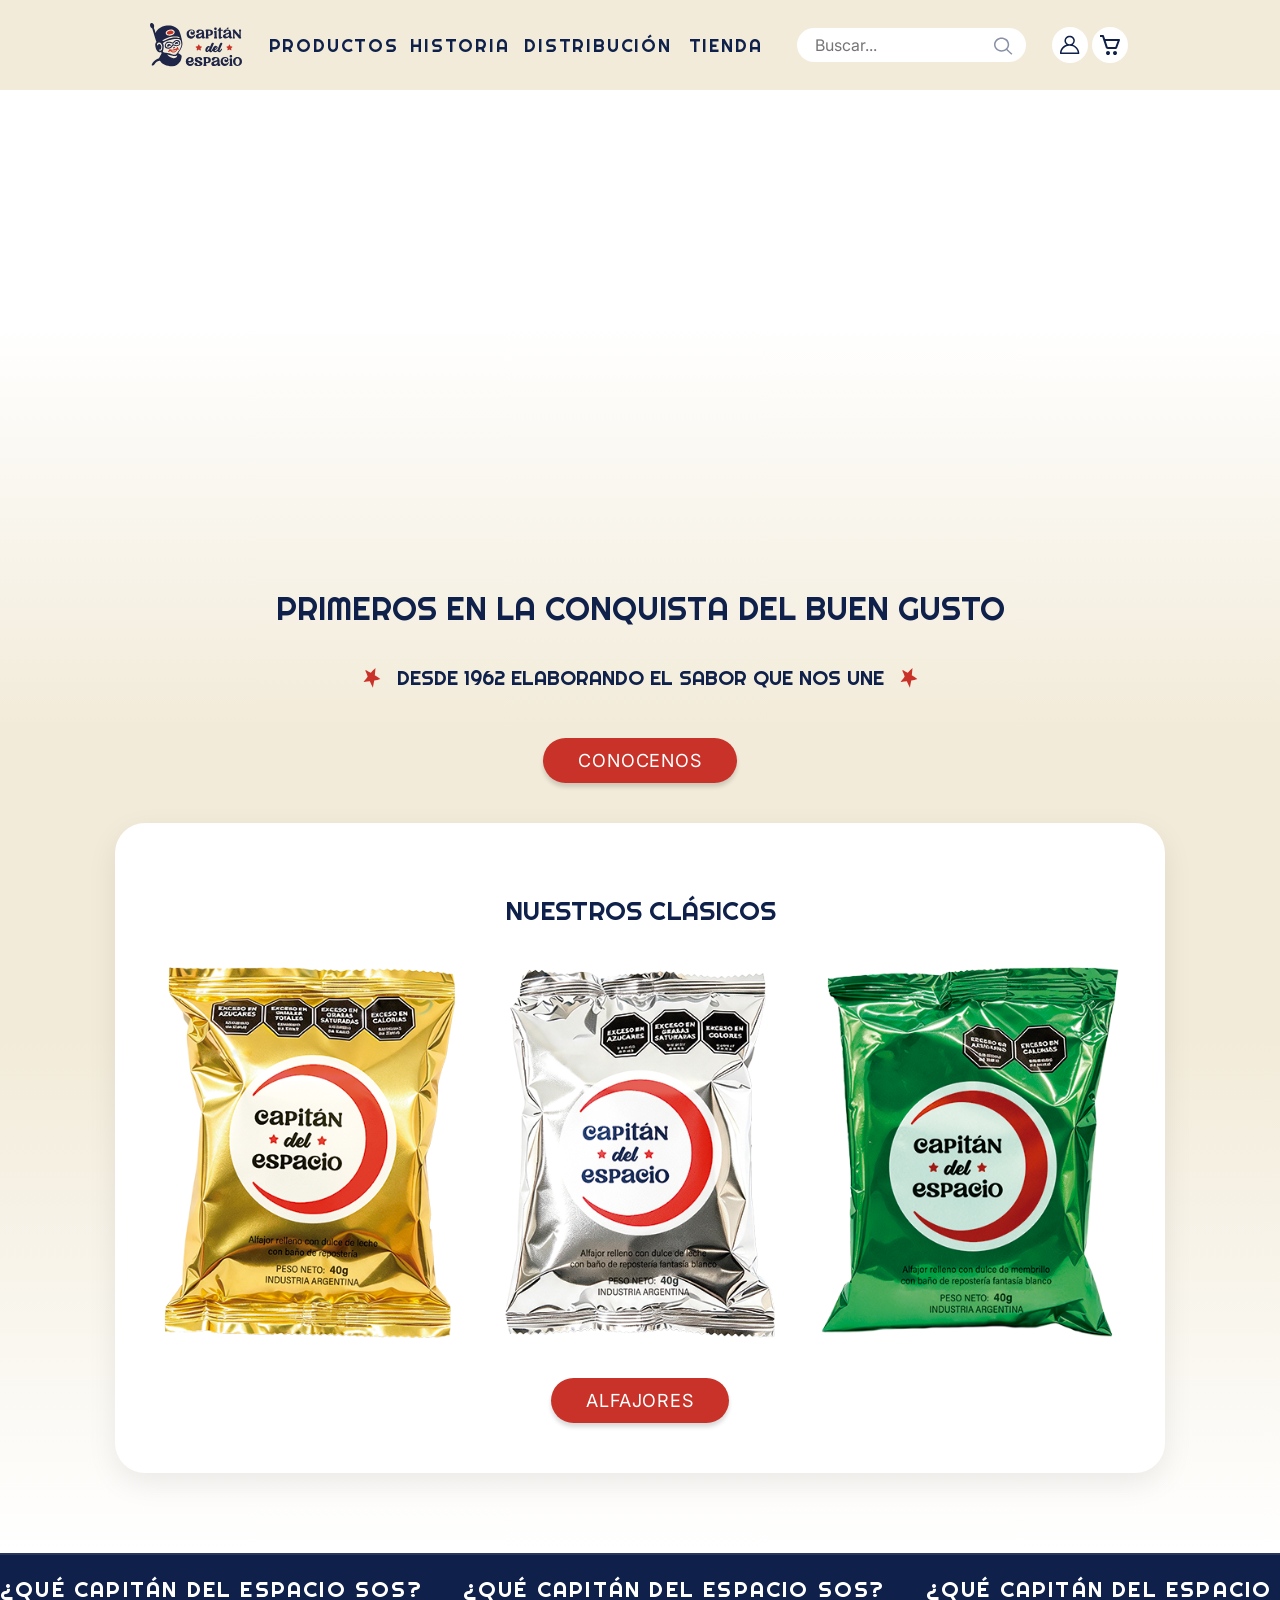
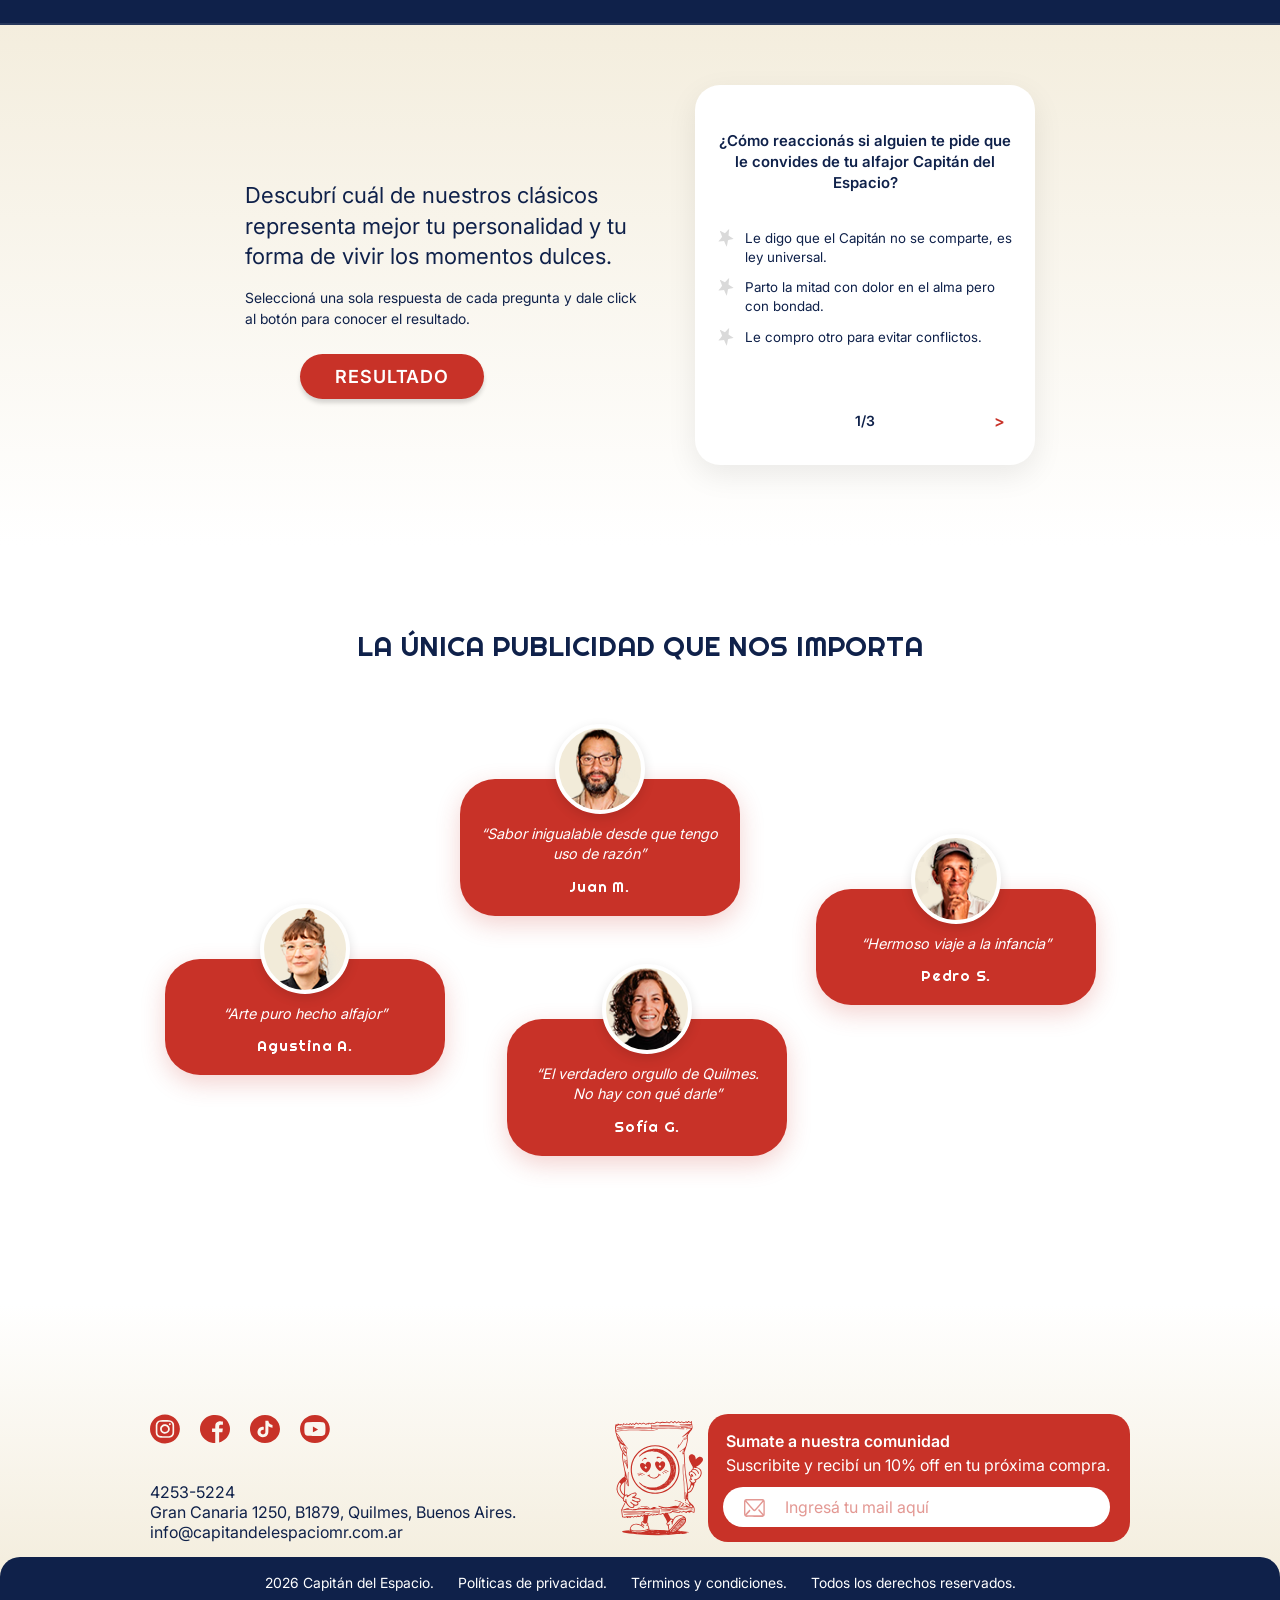
==== commit 49288ddf: "modificacion del index" ====
--- a/index.html
+++ b/index.html
@@ -98,12 +98,16 @@
                 <h4>Descubrí cuál de nuestros clásicos representa mejor tu personalidad y tu forma de vivir los momentos dulces.</h4>
                 <p>Seleccioná una sola respuesta de cada pregunta y dale click al botón para conocer el resultado.</p>
                 
+                <!-- El botón en su lugar original para escritorio -->
+                <div class="contenedor-btn-resultado">
+                    <label for="ver-resultado" class="btn-resultado">Resultado</label>
+                </div>
+
                 <input type="radio" name="pregunta1" value="1" id="p1-opcion1" class="control-modal" checked>
                 <input type="radio" name="pregunta1" value="2" id="p1-opcion2" class="control-modal">
                 <input type="radio" name="pregunta1" value="3" id="p1-opcion3" class="control-modal">
 
                 <input type="checkbox" id="ver-resultado" class="control-modal">
-                <label for="ver-resultado" class="btn-resultado">Resultado</label>
 
                 <!-- triple negro -->
                 <div class="modal-overlay modal-triple-negro">
--- a/estilos.css
+++ b/estilos.css
@@ -1430,7 +1430,7 @@
 .hero-distribucion {
   display: grid;
   width: 100%;
-  margin-top: 120px;
+  margin-top: 90px;
 }
 
 .hero-distribucion-imagen {
@@ -1522,6 +1522,7 @@
   background-color: #C83228;
   color: white;
   text-align: center;
+  cursor: pointer
 }
 
 .distribucion main {
@@ -1535,13 +1536,30 @@
   overflow: hidden;
 }
 
+.atencion-al-cliente h2:hover {
+  color: #C83228;
+  cursor: pointer
+}
+
+.inicio-productos {
+  text-align: start;
+  margin-left: 60px;
+  margin-top: 60px;
+}
+
+p.inicio-distribucion {
+  text-align: start;
+  margin-left: 60px;
+  margin-top: 60px
+}
+
 
 /*---productos-----*/
 
 .hero-productos {
   display: grid;
   width: 100%;
-  margin-top: 120px;
+  margin-top: 90px;
 }
 
 .hero-productos-imagen {
@@ -1618,6 +1636,10 @@
   text-align: center;
 }
 
+.productos a {
+  text-decoration: none;
+}
+
 .fruta-destacado {
   color: #0F214A;
   animation: cambioColor 3s infinite;
@@ -1649,6 +1671,32 @@
 .sabores-productos img,
 .alfajor-del-año img {
   margin-top: 10px;
+}
+
+.sabores-productos h2:hover {
+  color: #C83228;
+  cursor: pointer
+}
+
+.sabores-productos img:hover,
+.alfajor-del-año img:hover {
+  transform: scale(1.1);
+  cursor: pointer;
+}
+
+.alfajor-del-año h2:hover {
+  transform: scale(1.1);
+  cursor: pointer
+}
+
+.sabores-productos article p {
+  margin: 0;
+}
+
+p.inicio-productos {
+  text-align: start;
+  margin-left: 60px;
+  margin-top: 60px
 }
 
 
@@ -1680,12 +1728,7 @@
 }
 
 .hero-historia {
-  padding: 10px 0 40px 0;
-  margin-top: 55px;
-  background: linear-gradient(to bottom, #FFFFFF 0%, #FFFFFF 10%, #F2EBD9 45%);
-  text-align: center;
-  color: #0F214A;
-  width: 100%;
+  background: linear-gradient(to bottom, #FFFFFF 0%, #FFFFFF 40%, #F2EBD9 90%, #F2EBD9 100%) !important; 
 }
 
 .hero-imagen-contenedor {
@@ -1795,7 +1838,6 @@
   transform: translateY(-8px);
 }
 
-/* section del cuestionario-index */
 
 .cuestionario {
   background: linear-gradient(to bottom, #F2EBD9 0%, #FFFFFF 100%);
@@ -1809,8 +1851,8 @@
   background: #0F214A;
   overflow: hidden;
   padding: 20px 0;
-  border-top: 2px solid rgba(255,255,255,0.1);
-  border-bottom: 2px solid rgba(255,255,255,0.1);
+  border-top: 2px solid rgba(255, 255, 255, 0.1);
+  border-bottom: 2px solid rgba(255, 255, 255, 0.1);
   white-space: nowrap;
 }
 
@@ -1832,8 +1874,13 @@
 }
 
 @keyframes desplazamiento {
-  0% { transform: translateX(0); }
-  100% { transform: translateX(-50%); }
+  0% {
+    transform: translateX(0);
+  }
+
+  100% {
+    transform: translateX(-50%);
+  }
 }
 
 .cuestionario-grid {
@@ -1874,7 +1921,7 @@
 
 .contenedor-btn-resultado {
   width: 100%;
-  text-align: left; 
+  text-align: left;
   margin-top: 15px;
 }
 
@@ -1890,7 +1937,7 @@
   color: #0F214A;
   padding: 30px 22px;
   border-radius: 25px;
-  box-shadow: 0 10px 30px rgba(0,0,0,0.08);
+  box-shadow: 0 10px 30px rgba(0, 0, 0, 0.08);
   height: 380px;
   box-sizing: border-box;
 }
@@ -1923,9 +1970,9 @@
   justify-content: space-between;
 }
 
-#paso-1:checked ~ .quiz-form .seccion-paso-1,
-#paso-2:checked ~ .quiz-form .seccion-paso-2,
-#paso-3:checked ~ .quiz-form .seccion-paso-3 {
+#paso-1:checked~.quiz-form .seccion-paso-1,
+#paso-2:checked~.quiz-form .seccion-paso-2,
+#paso-3:checked~.quiz-form .seccion-paso-3 {
   display: flex;
 }
 
@@ -1965,7 +2012,7 @@
   transition: filter 0.2s ease;
 }
 
-.radio-oculto:checked ~ .estrella-svg-personalizada {
+.radio-oculto:checked~.estrella-svg-personalizada {
   filter: none;
 }
 
@@ -2075,15 +2122,15 @@
   transform: scale(1.1);
 }
 
-#p1-opcion1:checked ~ #ver-resultado:checked ~ .modal-triple-negro {
-  display: flex;
-}
-
-#p1-opcion2:checked ~ #ver-resultado:checked ~ .modal-membrillo {
-  display: flex;
-}
-
-#p1-opcion3:checked ~ #ver-resultado:checked ~ .modal-doble-blanco {
+#p1-opcion1:checked~#ver-resultado:checked~.modal-triple-negro {
+  display: flex;
+}
+
+#p1-opcion2:checked~#ver-resultado:checked~.modal-membrillo {
+  display: flex;
+}
+
+#p1-opcion3:checked~#ver-resultado:checked~.modal-doble-blanco {
   display: flex;
 }
 
@@ -2095,7 +2142,7 @@
   text-align: center;
 }
 
-.publicidad > h2 {
+.publicidad>h2 {
   font-family: "Righteous", sans-serif;
   font-weight: 400;
   color: #0F214A;
@@ -2144,7 +2191,7 @@
   border-radius: 50%;
   object-fit: cover;
   border: 4px solid #FFFFFF;
-  box-shadow: 0 4px 12px rgba(0,0,0,0.12);
+  box-shadow: 0 4px 12px rgba(0, 0, 0, 0.12);
   margin-bottom: -35px;
   z-index: 2;
   background-color: #F2EBD9;
@@ -2338,49 +2385,52 @@
   outline: none;
 }
 
+
+
+
 /*------HISTORIA------*/
 
-  .hero-historia {
-    margin-top: 120px;
-    position: relative;
-    width: 100%;
-    height: 100%;
-  }
-
-  .hero-historia-imagen {
-    height: 100%;
-    width: 100%;
-    display: none;
-    margin-top: 120px;
-  }
-
-  .hero-historia-imagen.activa {
-    display: block;
-    width: 100%;
-    height: 100%;
-  }
-
-  .hero-historia-anterior, .hero-historia-siguiente {
-    position: absolute;
-    top: 50%;
-    transform: translateY(-50%);
-    background: transparent;
-    border: none;
-    color: white;
-    font-size: 35px;
-    cursor: pointer;
-    z-index: 10;
-  }
-
-  .hero-historia-anterior {
-    left: 30px;
-  }
-
-  .hero-historia-siguiente {
-    right: 30px;
-  }
-
-  .hero-historia-textos {
+.hero-nuestra-historia {
+  position: relative;
+  width: 100%;
+  height: 100%;
+}
+
+.hero-historia-imagen {
+  height: 100%;
+  width: 100%;
+  display: none;
+  margin-top: 51px;
+}
+
+.hero-historia-imagen.activa {
+  display: block;
+  width: 100%;
+  height: 100%;
+}
+
+.hero-historia-anterior,
+.hero-historia-siguiente {
+  position: absolute;
+  top: 50%;
+  transform: translateY(-50%);
+  background: transparent;
+  border: none;
+  color: white;
+  font-size: 35px;
+  cursor: pointer;
+  z-index: 10;
+}
+
+.hero-historia-anterior {
+  left: 30px;
+}
+
+.hero-historia-siguiente {
+  right: 30px;
+}
+
+.hero-historia-textos {
   grid-area: 1 / 1;
   display: flex;
   flex-direction: column;
@@ -2395,19 +2445,19 @@
   left: 17%;
   transform: translateY(-50%);
 }
- 
+
 .hero-historia-titulo {
   margin: 0;
   letter-spacing: 0.15em;
   text-transform: uppercase;
   color: #F2EBD9;
 }
- 
+
 .hero-historia-destacado {
   font-weight: 400;
   color: #C83228;
 }
- 
+
 .hero-historia-subtitulo {
   display: flex;
   justify-content: center;
@@ -2536,6 +2586,7 @@
   z-index: 2;
   flex-direction: column;
 }
+
 .historia-linea-de-tiempo-contenido h2 {
   font-size: 56px;
   margin: 5px;
@@ -2677,50 +2728,57 @@
 }
 
 /* ----- CARRITO ----- */
-.carrito-fondo {
-  position: fixed;
-  inset: 0;
-  z-index: 90;
-  background: rgba(0, 0, 0, 0.4);
-  opacity: 0;
-  visibility: hidden;
-  transition: opacity 0.3s ease, visibility 0s linear 0.3s;
-}
-
-.carrito-fondo.abierto {
-  opacity: 1;
-  visibility: visible;
-  transition: opacity 0.3s ease, visibility 0s;
-}
-
 .carrito {
   position: fixed;
   top: 20px;
   right: 20px;
-  z-index: 100;
-  display: flex;
-  flex-direction: column;
+  left: auto;
+  bottom: auto;
+  margin: 0;
   width: 690px;
   height: 670px;
   max-width: calc(100vw - 40px);
   max-height: calc(100vh - 40px);
   padding: 60px 60px 64px;
   overflow-y: auto;
+  border: 0;
   border-radius: 20px;
   background: #F2EBD9;
   color: #0F214A;
   transform: translateX(calc(100% + 40px));
-  visibility: hidden;
-  transition: transform 0.35s ease, visibility 0s linear 0.35s;
-}
-
-.carrito.abierto {
+  transition: transform 0.35s ease, display 0.35s allow-discrete, overlay 0.35s allow-discrete;
+}
+
+.carrito[open] {
+  display: flex;
+  flex-direction: column;
   transform: translateX(0);
-  visibility: visible;
-  transition: transform 0.35s ease, visibility 0s;
-}
-
-body:has(.carrito.abierto) {
+}
+
+@starting-style {
+  .carrito[open] {
+    transform: translateX(calc(100% + 40px));
+  }
+}
+
+/* fondo */
+.carrito::backdrop {
+  background: rgba(0, 0, 0, 0.4);
+  opacity: 0;
+  transition: opacity 0.3s ease, display 0.3s allow-discrete, overlay 0.3s allow-discrete;
+}
+
+.carrito[open]::backdrop {
+  opacity: 1;
+}
+
+@starting-style {
+  .carrito[open]::backdrop {
+    opacity: 0;
+  }
+}
+
+body:has(.carrito[open]) {
   overflow: hidden;
 }
 
@@ -2870,6 +2928,7 @@
 
 
 /* MOBILE*/
+
 /* computadoras y tablets */
 @media (max-width: 1200px) {
   :root {
@@ -2880,14 +2939,30 @@
 /* celulares */
 @media (max-width: 500px) {
 
-  :root {
-    --margen-lateral: 20px;
+  /*----- GENERALES -----*/
+  body {
+    padding-top: 70px;
+    overflow-x: clip;
+  }
+
+  img,
+  iframe,
+  video {
+    max-width: 100%;
+  }
+
+  .hero-tienda,
+  .hero-distribucion,
+  .hero-productos,
+  .hero-historia,
+  .hero-historia-imagen {
+    margin-top: 0;
   }
 
   /*----- FUENTES -----*/
   h1 {
     font-size: 20px;
-    line-height: 18px;
+    line-height: 1.2;
   }
 
   h2 {
@@ -2908,24 +2983,44 @@
     font-size: 14px;
   }
 
+
+
   /*----- HEADER -----*/
-  body {
-    padding-top: 85px;
+  .encabezado {
+    padding: 7px 22px 8px;
+    height: 70px;
+    box-sizing: border-box;
   }
 
   .encabezado-interior {
     display: grid;
     grid-template-columns: 40px 1fr auto;
-    column-gap: 12px;
+    column-gap: 8px;
+    align-items: center;
+  }
+
+  .encabezado-menu {
+    grid-column: 1;
+    grid-row: 1;
   }
 
   .encabezado-logo {
+    grid-column: 2;
+    grid-row: 1;
     justify-self: center;
   }
 
   .encabezado-logo img {
-    width: 97px;
-    height: auto;
+    height: 55px;
+    width: auto;
+  }
+
+  .acciones {
+    grid-column: 3;
+    grid-row: 1;
+    display: flex;
+    justify-content: flex-end;
+    gap: 8px;
   }
 
   /* botón hamburguesa */
@@ -2936,7 +3031,7 @@
     height: 40px;
     border-radius: 50%;
     background:
-      linear-gradient(#0F214A, #0F214A) center / 22px 2px no-repeat,
+      linear-gradient(#0F214A, #0F214A) center / 20px 2px no-repeat,
       #FFFFFF;
     cursor: pointer;
     transition: background-size 0.2s ease;
@@ -2946,8 +3041,8 @@
   .encabezado-menu::after {
     content: "";
     position: absolute;
-    left: 9px;
-    width: 22px;
+    left: 10px;
+    width: 20px;
     height: 2px;
     border-radius: 2px;
     background: #0F214A;
@@ -2955,11 +3050,11 @@
   }
 
   .encabezado-menu::before {
-    top: 12px;
+    top: 13px;
   }
 
   .encabezado-menu::after {
-    top: 26px;
+    top: 25px;
   }
 
   .encabezado-casilla:checked+.encabezado-menu {
@@ -2967,12 +3062,12 @@
   }
 
   .encabezado-casilla:checked+.encabezado-menu::before {
-    top: 19px;
+    top: 26px;
     transform: rotate(45deg);
   }
 
   .encabezado-casilla:checked+.encabezado-menu::after {
-    top: 19px;
+    top: 26px;
     transform: rotate(-45deg);
   }
 
@@ -2981,63 +3076,162 @@
     outline-offset: 3px;
   }
 
-  /* panel desplegable con nav + buscador */
+  /* menu desplegable con el nav */
   .panel {
     display: none;
     position: absolute;
-    top: 100%;
+    top: 0;
     left: 0;
-    right: 0;
-    padding: 10px 20px 20px;
+
+    width: 281px;
+    height: 390px;
+    max-height: 390px;
+
+    box-sizing: border-box;
+    padding: 80px 23px 20px 23px;
+
     background: #F2EBD9;
+    border-radius: 0 0 35px 0;
+    box-shadow: 4px 4px 15px rgba(0, 0, 0, 0.15);
+
+    z-index: 1000;
+    flex-direction: column;
   }
 
   .encabezado-casilla:checked~.panel {
+    display: flex;
+  }
+
+  .encabezado-casilla:checked+.encabezado-menu {
     display: block;
-  }
-
-  .encabezado:has(.encabezado-casilla:checked) {
-    background: #F2EBD9;
-  }
-
-  .navegacion-lista {
+    position: absolute;
+
+    top: 39px;
+    left: 242px;
+    right: auto;
+
+    width: 16px;
+    height: 16px;
+
+    background: url("images/svg/cerrar.svg") center / 16px 16px no-repeat;
+
+    z-index: 1100;
+    cursor: pointer;
+  }
+
+  .encabezado-casilla:checked+.encabezado-menu::before,
+  .encabezado-casilla:checked+.encabezado-menu::after {
+    display: none;
+    content: none;
+  }
+
+  .panel .navegacion {
+    display: block;
+    width: 100%;
+
+    margin: 0;
+    padding: 0;
+  }
+
+  .panel .navegacion-lista {
+    display: flex;
     flex-direction: column;
+    justify-content: flex-start;
+    align-items: stretch;
+
     gap: 0;
-  }
-
-  .navegacion-enlace {
-    justify-content: flex-start;
-    width: auto;
+
+    width: 100%;
+
+    margin: 0;
+    padding: 0;
+
+    list-style: none;
+  }
+
+  .panel .navegacion-lista li {
+    display: block;
+
+    width: 100%;
+
+    margin: 0;
+    padding: 0;
+  }
+
+  .panel .navegacion-lista .navegacion-enlace {
+    display: block;
+    width: 100%;
     height: auto;
-    padding: 14px 0;
+    min-height: 0;
+    box-sizing: border-box;
+    margin: 0 0 20px 0;
+    padding: 0 0 20px 0;
+    font-family: "Righteous", sans-serif;
     font-size: 16px;
-  }
-
-  .navegacion-enlace:hover,
-  .navegacion-enlace:focus-visible,
-  .navegacion-enlace:active,
-  .navegacion-enlace[aria-current="page"] {
-    background-image: none;
-  }
-
-  .buscador {
+    line-height: 20px;
+    letter-spacing: 0.05em;
+    text-align: left;
+    text-transform: uppercase;
+    color: #0F214A;
+    text-decoration: none;
+    flex: none;
+    align-items: initial;
+    justify-content: initial;
+    background: none !important;
+    background-image: none !important;
+    border: none;
+    border-bottom: 2px solid #C83228;
+    border-radius: 0;
+  }
+
+  .panel .navegacion-enlace:hover,
+  .panel .navegacion-enlace:focus,
+  .panel .navegacion-enlace:focus-visible {
+    background: none !important;
+    background-image: none !important;
+
+    color: #0F214A;
+  }
+
+  .panel .navegacion-lista li:last-child .navegacion-enlace {
+    border-bottom: none;
+    margin-bottom: 0;
+  }
+
+  /* buscador */
+
+  .panel .buscador {
+    position: relative;
+
+    display: block;
     width: 100%;
-    margin-top: 12px;
-  }
-
-  .buscador-campo {
-    height: 40px;
-  }
-
-  .buscador-boton {
-    height: 40px;
-  }
-
-  /* inicio sesion */
+
+    flex: none;
+
+    margin-top: 0;
+  }
+
+  .panel .buscador-campo {
+    width: 100%;
+    height: 36px;
+
+    box-sizing: border-box;
+  }
+
+  .panel .buscador-boton {
+    height: 36px;
+  }
+
+
+  /* POP-UP inicio sesion */
 
   .inicio-sesion {
-    width: 350px;
+    width: calc(100vw - 44px);
+    max-width: 400px;
     height: 640px;
+    max-height: calc(100dvh - 32px);
+    box-sizing: border-box;
+    overflow-y: auto;
   }
 
   .inicio-sesion[open] {
@@ -3051,10 +3245,16 @@
   .inicio-sesion-cerrar {
     top: 20px;
     right: 20px;
+    width: 16px;
+    height: 16px;
+    min-width: 16px;
+    min-height: 16px;
+    padding: 0;
+    background-size: 16px 16px;
   }
 
   .inicio-sesion-contenido {
-    padding: 40px 20px 30px;
+    padding: 40px 20px 24px;
   }
 
   .inicio-sesion-superior,
@@ -3069,17 +3269,19 @@
   .inicio-sesion-google,
   .inicio-sesion-entrada,
   .inicio-sesion-boton {
-    height: 50px;
+    height: 42px;
+    box-sizing: border-box;
+
   }
 
   .inicio-sesion-google-logo {
-    top: 14px;
-    left: 20px;
+    top: 10px;
+    left: 16px;
   }
 
   .inicio-sesion-entrada {
-    padding-left: 70px;
-    font-size: 14px;
+    padding-left: 55px;
+    font-size: 13px;
   }
 
   .inicio-sesion-entrada-email {
@@ -3087,23 +3289,121 @@
   }
 
   .inicio-sesion-entrada-clave {
-    background-position: 24px center;
+    background-position: 20px center;
   }
 
   .inicio-sesion-olvido {
+    font-size: 13px;
+  }
+
+  .inicio-sesion-boton {
+    font-size: 15px;
+  }
+
+  .inicio-sesion-crear {
     font-size: 14px;
   }
 
-  .inicio-sesion-boton {
+  .inicio-sesion-linea {
+    margin: 24px 0;
+  }
+
+  /*----- CARRITO -----*/
+
+  .carrito {
+    top: 22px;
+    right: 22px;
+    width: calc(100vw - 44px);
+    height: auto;
+    max-height: calc(100vh - 44px);
+    box-sizing: border-box;
+    padding: 20px 20px 24px;
+    overflow-y: auto;
+    display: flex;
+    flex-direction: column;
+  }
+
+  .carrito-cerrar {
+    position: absolute;
+    top: 20px;
+    right: 20px;
+    width: 16px;
+    height: 16px;
+    min-width: 16px;
+    min-height: 16px;
+    padding: 0;
+    background-size: 16px 16px;
+  }
+
+  .carrito-titulo {
+    margin-top: 0;
+    margin-bottom: 20px;
+    margin-right: 30px;
+  }
+
+  .carrito-producto {
+    display: flex;
+    flex-direction: column;
+    align-items: flex-start;
+    width: 100%;
+    gap: 12px;
+    margin-bottom: 0;
+  }
+
+  .carrito-producto-transferencia {
+    margin-bottom: 0;
+  }
+
+  .carrito-producto-foto {
+    width: 150px;
+    height: 150px;
+    border-radius: 12px;
+    object-fit: cover;
+  }
+
+  .carrito-unidades {
+    display: flex;
+    align-items: center;
+    justify-content: center;
+    width: 100%;
+    max-width: 235px;
+    height: 40px;
+    gap: 70px;
+
+  }
+
+  .carrito-unidades button {
+    width: 28px;
+    height: 28px;
+    min-width: 28px;
+    min-height: 28px;
+    padding: 0;
+    margin: 0;
     font-size: 16px;
-  }
-
-  .inicio-sesion-crear {
-    font-size: 15px;
-  }
-
-  .inicio-sesion-linea {
-    margin: 40px 0;
+    line-height: 1;
+  }
+
+  .carrito-nota {
+    text-align: left;
+    margin-bottom: 20px;
+
+  }
+
+
+  .carrito-total {
+    display: flex;
+    align-items: center;
+    justify-content: space-between;
+    width: 100%;
+    height: 44px;
+    box-sizing: border-box;
+    padding: 0 10px;
+  }
+
+  .carrito-boton {
+    width: 100%;
+    height: 42px;
+    font-size: 14px;
   }
 
 
@@ -3115,7 +3415,7 @@
 
   .hero-tienda-textos {
     gap: 20px;
-    padding: 40px 20px;
+    padding: 20px 22px;
   }
 
   .hero-tienda-subtitulo {
@@ -3130,6 +3430,16 @@
   }
 
   /*----- TIENDA: MERCH -----*/
+
+  .merch {
+    margin-top: 40px;
+    padding: 0 22px;
+  }
+
+  .merch-titulo {
+    margin-bottom: 30px;
+  }
+
   .merch-productos {
     grid-template-columns: 1fr;
     gap: 40px;
@@ -3139,14 +3449,23 @@
     max-width: 100%;
   }
 
-  /*----- TIENDA: SECTION BOTONES -----*/
+  /*----- section botones -----*/
   .section-botones {
     grid-template-columns: 1fr;
     gap: 20px;
-    padding: 75px 20px;
-  }
-
-  /*----- TIENDA: PREGUNTAS FRECUENTES -----*/
+    padding: 75px 22px;
+  }
+
+  /*----- section preguntas frecuentes -----*/
+
+  .preguntas-frecuentes {
+    padding: 0 22px;
+  }
+
+  .preguntas-frecuentes-titulo {
+    margin-bottom: 30px;
+  }
+
   .preguntas-frecuentes-contenido {
     grid-template-columns: 1fr;
     gap: 30px;
@@ -3167,13 +3486,13 @@
   }
 
   .preguntas-frecuentes-ilustracion {
-    justify-self: center;
-    width: 70%;
+    display: none;
   }
 
   /*----- FICHA PRODUCTO MUG -----*/
   .producto-mug {
-    padding: 40px 20px 0;
+    margin-top: 0;
+    padding: 40px 22px 0;
   }
 
   .producto-mug-ilustracion {
@@ -3183,6 +3502,15 @@
   .producto-mug-articulos {
     grid-template-columns: 1fr;
     gap: 40px;
+  }
+
+  .carrusel-mug-flechas {
+    padding: 0 12px;
+  }
+
+  .carrusel-mug-flecha {
+    width: 40px;
+    height: 40px;
   }
 
   .precio-mug-acciones {
@@ -3229,16 +3557,12 @@
   /* también */
   .tambien {
     margin-top: 75px;
-    padding: 0 20px 75px;
+    padding: 0 22px 75px;
   }
 
   .tambien-productos {
-    flex-direction: column;
+    grid-template-columns: 1fr;
     gap: 40px;
-  }
-
-  .tambien-producto {
-    width: 100%;
   }
 
   .tambien-producto-transferencia {
@@ -3254,9 +3578,10 @@
   }
 
 
- /*----- REGISTRO -----*/
+  /*----- REGISTRO -----*/
   .seccion-registro {
-    padding: 40px var(--margen-lateral) 0;
+    margin-top: 0;
+    padding: 40px 22px 0;
   }
 
   .seccion-registro-ilustracion {
@@ -3287,6 +3612,7 @@
   .footer-contenido {
     flex-direction: column;
     gap: 30px;
+    padding: 0 22px;
   }
 
   .footer-info {
@@ -3294,8 +3620,11 @@
     justify-content: flex-start;
   }
 
+  .footer-contacto {
+    overflow-wrap: anywhere;
+  }
+
   .footer-suscripcion {
-    flex: none;
     width: 100%;
     min-width: 0;
   }
@@ -3312,11 +3641,16 @@
     flex-wrap: wrap;
     height: auto;
     gap: 8px 16px;
-    padding: 14px 20px;
+    padding: 14px 22px;
     text-align: center;
   }
 
   /*distribucion*/
+
+  .hero-distribucion-imagen {
+    aspect-ratio: auto;
+    min-height: 220px;
+  }
 
   .distribucion {
     display: flex;
@@ -3326,78 +3660,462 @@
   .atencion-al-cliente {
     display: flex;
     flex-direction: column;
-    gap: 30px;
+    align-items: center;
+    gap: 17px;
     text-align: center;
   }
 
-  .form-distribucion {
-    margin-left: 30px;
-    margin-right: 30px;
-  }
-
   .atencion-online {
-    margin-left: 30px;
-    margin-right: 30px;
-  }
-
-  .hero-distribucion-titulos {
-    bottom: 60px;
-  }
-
-  /*-------productos--------*/
-
-  .sabores-productos {
+    margin: 50px 22px 0 22px
+  }
+
+  p.inicio-distribucion {
+    margin-top: 0
+  }
+
+  .atencion-presencial {
     display: flex;
     flex-direction: column;
-    gap: 50px;
-  }
-
-  .hero-productos-titulos {
+    align-items: center;
+    gap: 6px;
+  }
+
+  .atencion-presencial p {
+    margin: 0;
+  }
+
+  .form-distribucion {
+    display: flex;
+    flex-direction: column;
+    align-items: center;
+    gap: 0px;
+  }
+
+  .form-distribucion input,
+  .form-distribucion textarea {
     width: 100%;
+    max-width: 280px;
+    box-sizing: border-box;
+  }
+
+  .button-productos {
+    display: block;
+    margin-top:20px;
+    margin-bottom:20px
+  }
+
+
+
+/*-------productos--------*/
+
+.hero-productos-imagen {
+  aspect-ratio: auto;
+  min-height: 220px;
+}
+
+.hero-productos-titulos {
+  padding: 15px 22px;
+}
+
+.sabores-productos {
+  display: flex;
+  flex-direction: column;
+  gap: 50px;
+  padding: 0 22px;
+}
+
+.hero-productos-imagen {
+  height: 300px;
+}
+
+.hero-productos-titulos {
+  width: 100%;
+  position: absolute;
+  top: 38%;
+  left: 50%;
+  transform: translate(-50%, -50%);
+  text-align: center;
+}
+
+
+
+/* index-mobile */
+
+.hero-texto-libre h1 {
+    font-size: 20px;
+    line-height: 1.2;
+    text-align: center;
+  }
+
+  .clasicos-contenido-tarjeta h2 {
+    font-size: 20px;
+    text-align: center;
+    margin-bottom: 20px;
+  }
+
+  .clasicos-contenido-tarjeta {
+    padding: 40px 20px;
+  }
+
+  .hero-historia {
+    background: linear-gradient(to bottom, #FFFFFF 0%, #FFFFFF 20%, #F2EBD9 85%, #F2EBD9 100%) !important;
+    padding-bottom: 40px;
+  }
+
+  .cuestionario-grid {
+    display: flex;
+    flex-direction: column;
+    align-items: center;
+    gap: 20px;
+    padding: 30px 20px;
+    max-width: 100%;
+  }
+
+  .introduccion {
+    position: relative;
+    padding-bottom: 75px;
+    display: flex;
+    flex-direction: column;
+    align-items: center;
+    text-align: center;
+    order: 1;
+    width: 100%;
+  }
+
+  .introduccion h4,
+  .introduccion p {
+    text-align: center;
+  }
+
+  .introduccion .contenedor-btn-resultado {
     position: absolute;
-    top: 39%;
+    bottom: 10px;
     left: 50%;
-  }
-
-
-  /* index-mobile */
-  .cuestionario-grid {
-    grid-template-columns: 1fr;
-    gap: 30px;
-    padding: 30px 20px 0;
+    transform: translateX(-50%);
+    width: auto;
+    margin-top: 0;
+    z-index: 10;
+    padding-left: 0;
+  }
+
+  .introduccion .btn-resultado {
+    margin-left: 0;
   }
 
   .cuestionario-card {
+    order: 2;
     width: 100%;
     height: auto;
-    min-height: 380px;
-  }
-
-  .contenedor-btn-resultado {
-    padding-left: 0;
-    justify-content: center;
-  }
-
-  .introduccion .btn-resultado {
-    margin-left: 0;
+    min-height: 280px;
+    padding: 20px 15px;
+  }
+
+  .modal-card {
+    padding: 50px 24px 40px;
+  }
+
+  .publicidad {
+    padding: 30px 10px 40px 10px;
+  }
+
+  .publicidad h2 {
+    font-size: 18px;
+    text-align: center;
+    white-space: nowrap;
+    padding: 0 10px;
+    margin-bottom: 30px;
   }
 
   .comentarios {
-    position: static;
-    height: auto;
+    position: relative;
+    height: 540px;
+    width: 100%;
+    max-width: 330px;
+    margin: 0 auto;
+  }
+
+  .comentario-item {
+    position: absolute;
+    width: 190px;
+    height: 155px;
     display: flex;
     flex-direction: column;
-    gap: 40px;
-    max-width: 100%;
-    padding: 0 10px;
-  }
-
-  .comentario-item {
-    position: static;
+    align-items: center;
+    justify-content: center;
+    box-sizing: border-box;
+    padding: 8px;
+  }
+
+  .comentario-item .comentario-burbuja {
     width: 100%;
-  }
-}
-
+    height: 100%;
+    display: flex;
+    flex-direction: column;
+    justify-content: center;
+    align-items: center;
+    text-align: center;
+    padding: 10px;
+  }
+
+  .comentario-item .comentario-avatar {
+    width: 48px;
+    height: 48px;
+    position: absolute;
+    top: -14px;
+  }
+
+  .comentario-item .comentario-burbuja p {
+    font-size: 12px;
+    line-height: 1.3;
+    margin: 0 0 4px 0;
+  }
+
+  .comentario-item .comentario-autor {
+    font-size: 11px;
+    margin: 0;
+  }
+
+  /* comentario de juan */
+  .comentarios .comentario-item:nth-child(1) {
+    top: 10px;
+    left: -15px;
+  }
+
+  /* comentario de agustina */
+  .comentarios .comentario-item:nth-child(2) {
+    top: 260px;
+    left: -15px;
+  }
+
+  /* comentario de sofia */
+  .comentarios .comentario-item:nth-child(3) {
+    top: 135px;
+    left: 140px;
+  }
+
+  /* comentario de pedro */
+  .comentarios .comentario-item:nth-child(4) {
+    top: 385px;
+    left: 140px;
+  }
+}
+
+/*----- HISTORIA -----*/
+/* HERO */
+
+.hero-historia {
+  margin-top: 0;
+  padding: 0 0 30px;
+  height: auto;
+  background: none;
+  background-image: none;
+}
+
+.hero-historia-imagen {
+  margin-top: 0;
+}
+
+.hero-historia-imagen.activa {
+  display: block;
+  width: 100%;
+  height: 260px;
+  min-height: 260px;
+  object-fit: cover;
+  margin-top: 0;
+}
+
+.hero-historia-textos {
+  left: 0;
+  right: 0;
+  width: 100%;
+  gap: 16px;
+  padding: 0 22px;
+  box-sizing: border-box;
+}
+
+.hero-historia-titulo {
+  letter-spacing: 0.08em;
+}
+
+.hero-historia-subtitulo {
+  letter-spacing: 0.1em;
+}
+
+.hero-historia-anterior,
+.hero-historia-siguiente {
+  font-size: 28px;
+}
+
+.hero-historia-anterior {
+  left: 8px;
+}
+
+.hero-historia-siguiente {
+  right: 8px;
+}
+
+
+/* QUIÉNES SOMOS */
+
+.historia-ruta {
+  margin: 0;
+  padding: 0 22px;
+}
+
+.historia-quienes-somos {
+  margin-top: 15px;
+  padding-top: 0;
+}
+
+.historia-quienes-somos-contenido {
+  flex-direction: column;
+  gap: 30px;
+  padding: 0 22px;
+}
+
+.historia-quienes-somos-textos {
+  width: 100%;
+  height: auto;
+}
+
+.historia-quienes-somos-textos h4 {
+  width: 100%;
+}
+
+.historia-quienes-somos-imagen {
+  width: 100%;
+  aspect-ratio: 4 / 3;
+  object-fit: cover;
+}
+
+
+/* NUESTROS COMIENZOS */
+
+.historia-nuestros-comienzos {
+  height: auto;
+  flex-direction: column;
+  align-items: stretch;
+  gap: 30px;
+  padding: 60px 22px;
+}
+
+.historia-nuestros-comienzos-parrafos {
+  width: 100%;
+}
+
+
+/* POR QUÉ CAPITANES */
+
+.historia-porque-capitanes {
+  flex-direction: column;
+  gap: 30px;
+  padding: 40px 22px 0;
+}
+
+.historia-porque-capitanes-textos {
+  margin-top: 0;
+}
+
+.historia-porque-capitanes-parrafos {
+  width: 100%;
+}
+
+.historia-porque-capitanes img {
+  display: none !important;
+}
+
+/* LÍNEA DE TIEMPO */
+
+.historia-linea-de-tiempo {
+  height: auto;
+  min-height: 0;
+  padding: 50px 22px;
+  box-sizing: border-box;
+}
+
+.historia-linea-de-tiempo-contenedor {
+  width: 100%;
+  height: auto;
+  min-height: 0;
+  display: flex;
+  flex-direction: column;
+  align-items: center;
+  justify-content: center;
+  gap: 25px;
+}
+
+/* Ocultar la ilustración SVG de fondo */
+.historia-linea-de-tiempo-luna {
+  display: none;
+}
+
+/* Años: quedan por fuera de la ilustración */
+.historia-linea-de-tiempo-fechas {
+  position: relative;
+  width: 100%;
+  height: auto;
+  display: flex;
+  flex-wrap: wrap;
+  justify-content: center;
+  align-items: center;
+  gap: 10px 18px;
+  order: 1;
+}
+
+.historia-linea-de-tiempo-fechas button {
+  position: static;
+  font-size: 14px;
+  line-height: 1.2;
+  padding: 5px 7px;
+  transform: none;
+}
+
+/* El año seleccionado se destaca */
+.historia-linea-de-tiempo-fechas button.activo {
+  font-size: 17px;
+  font-weight: 700;
+  transform: none;
+}
+
+/* Evitar que los estilos hover agranden los años */
+.historia-linea-de-tiempo-fechas button:hover {
+  transform: none;
+}
+
+/* Año seleccionado y descripción */
+.historia-linea-de-tiempo-contenido {
+  position: relative;
+  top: auto;
+  left: auto;
+  transform: none;
+  width: 100%;
+  display: flex;
+  flex-direction: column;
+  align-items: center;
+  text-align: center;
+  order: 2;
+}
+
+.historia-linea-de-tiempo-contenido h2 {
+  font-size: 38px;
+  line-height: 1.1;
+  margin: 0 0 12px;
+}
+
+.historia-linea-de-tiempo-contenido p {
+  width: 100%;
+  max-width: 320px;
+  font-size: 15px;
+  line-height: 1.6;
+  margin: 0;
+}
+
+/* Cohete */
+.historia-linea-de-tiempo-cohete {
+  display: none;
+}
+
+}
 
 @media (prefers-reduced-motion: reduce) {
   * {
